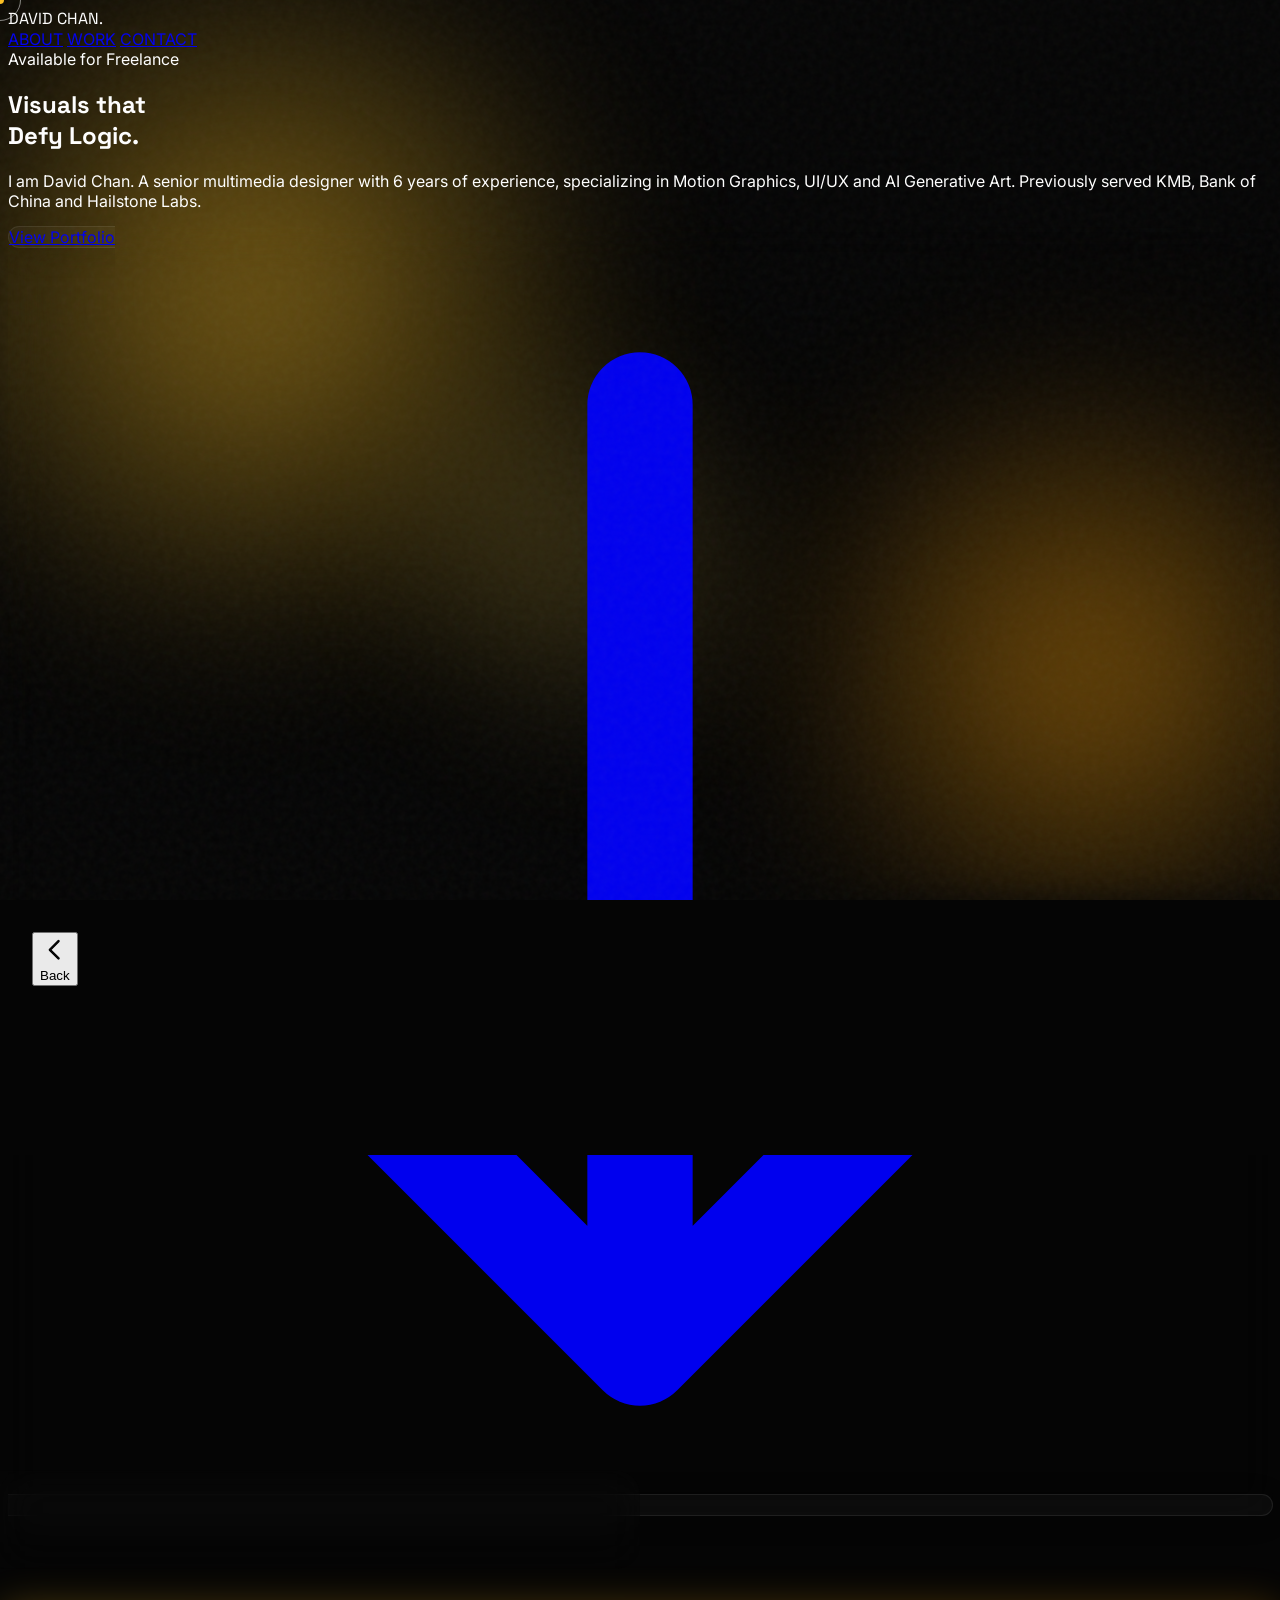
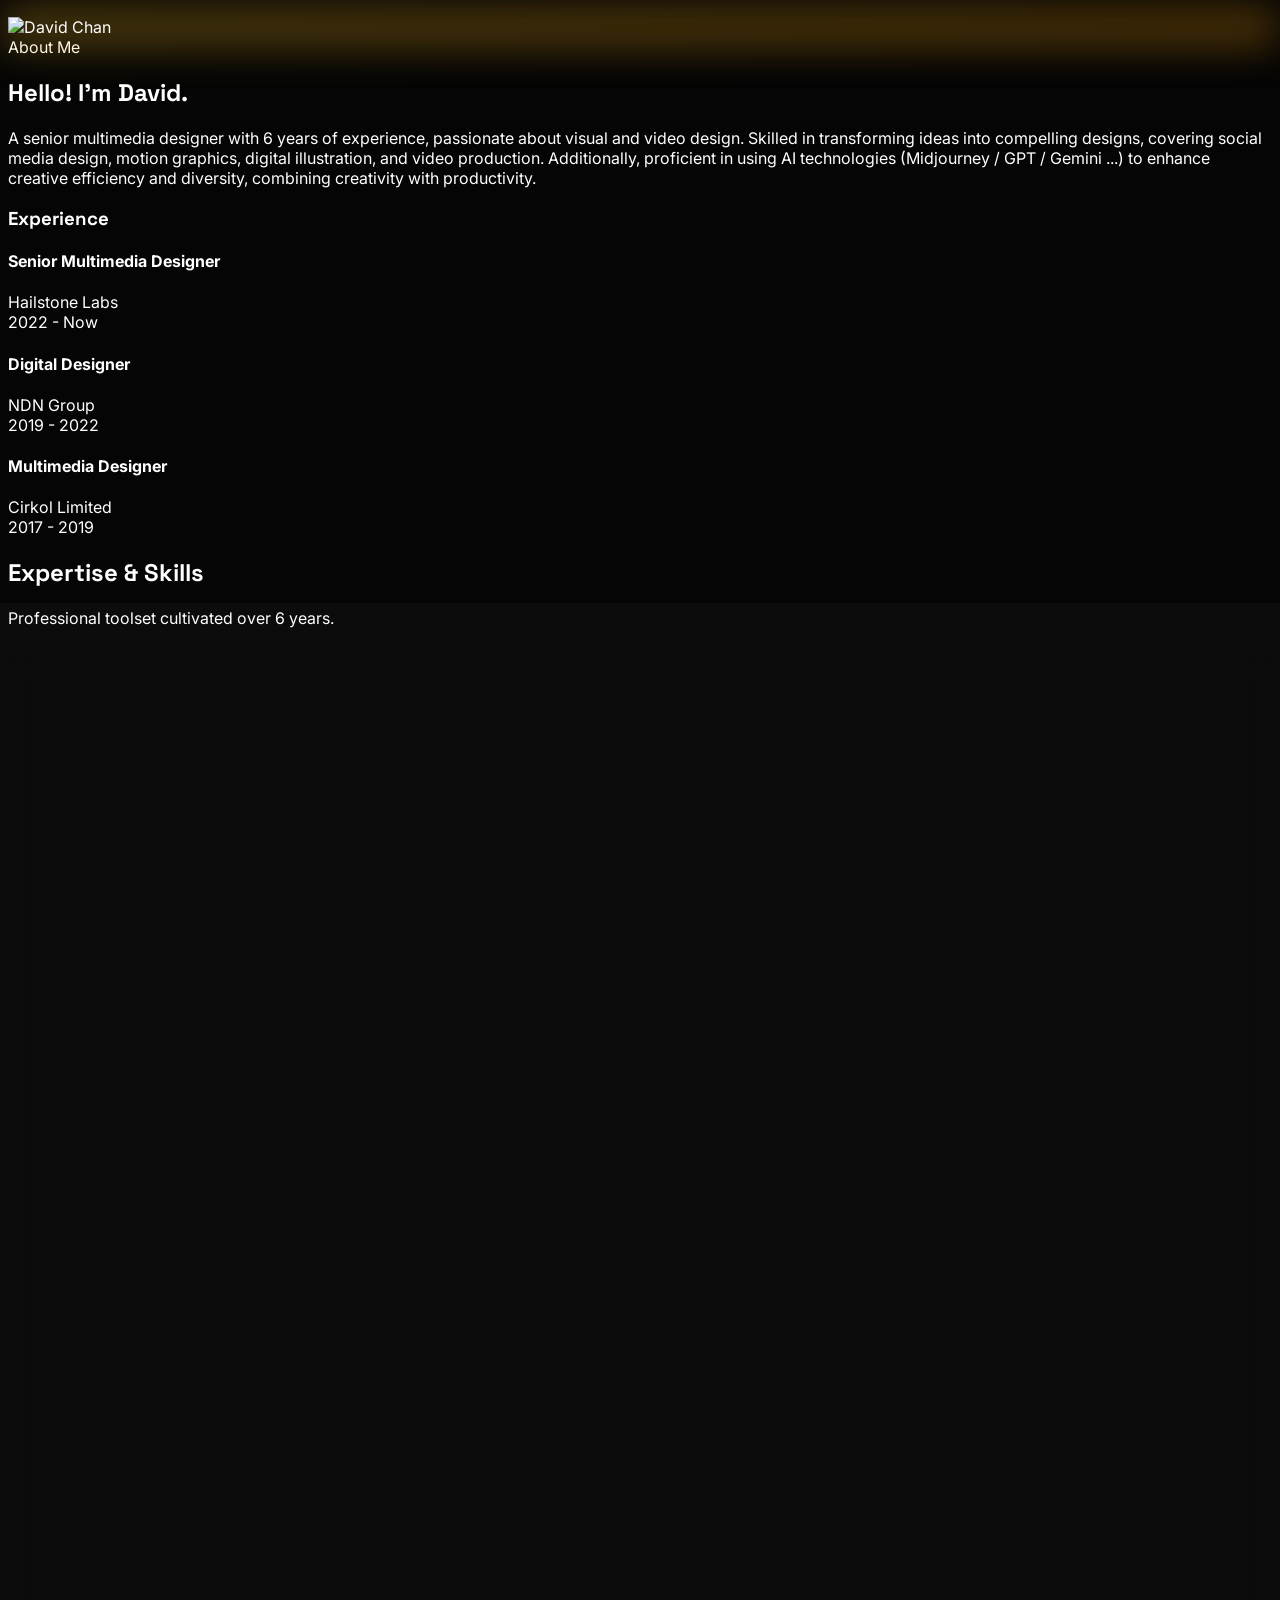
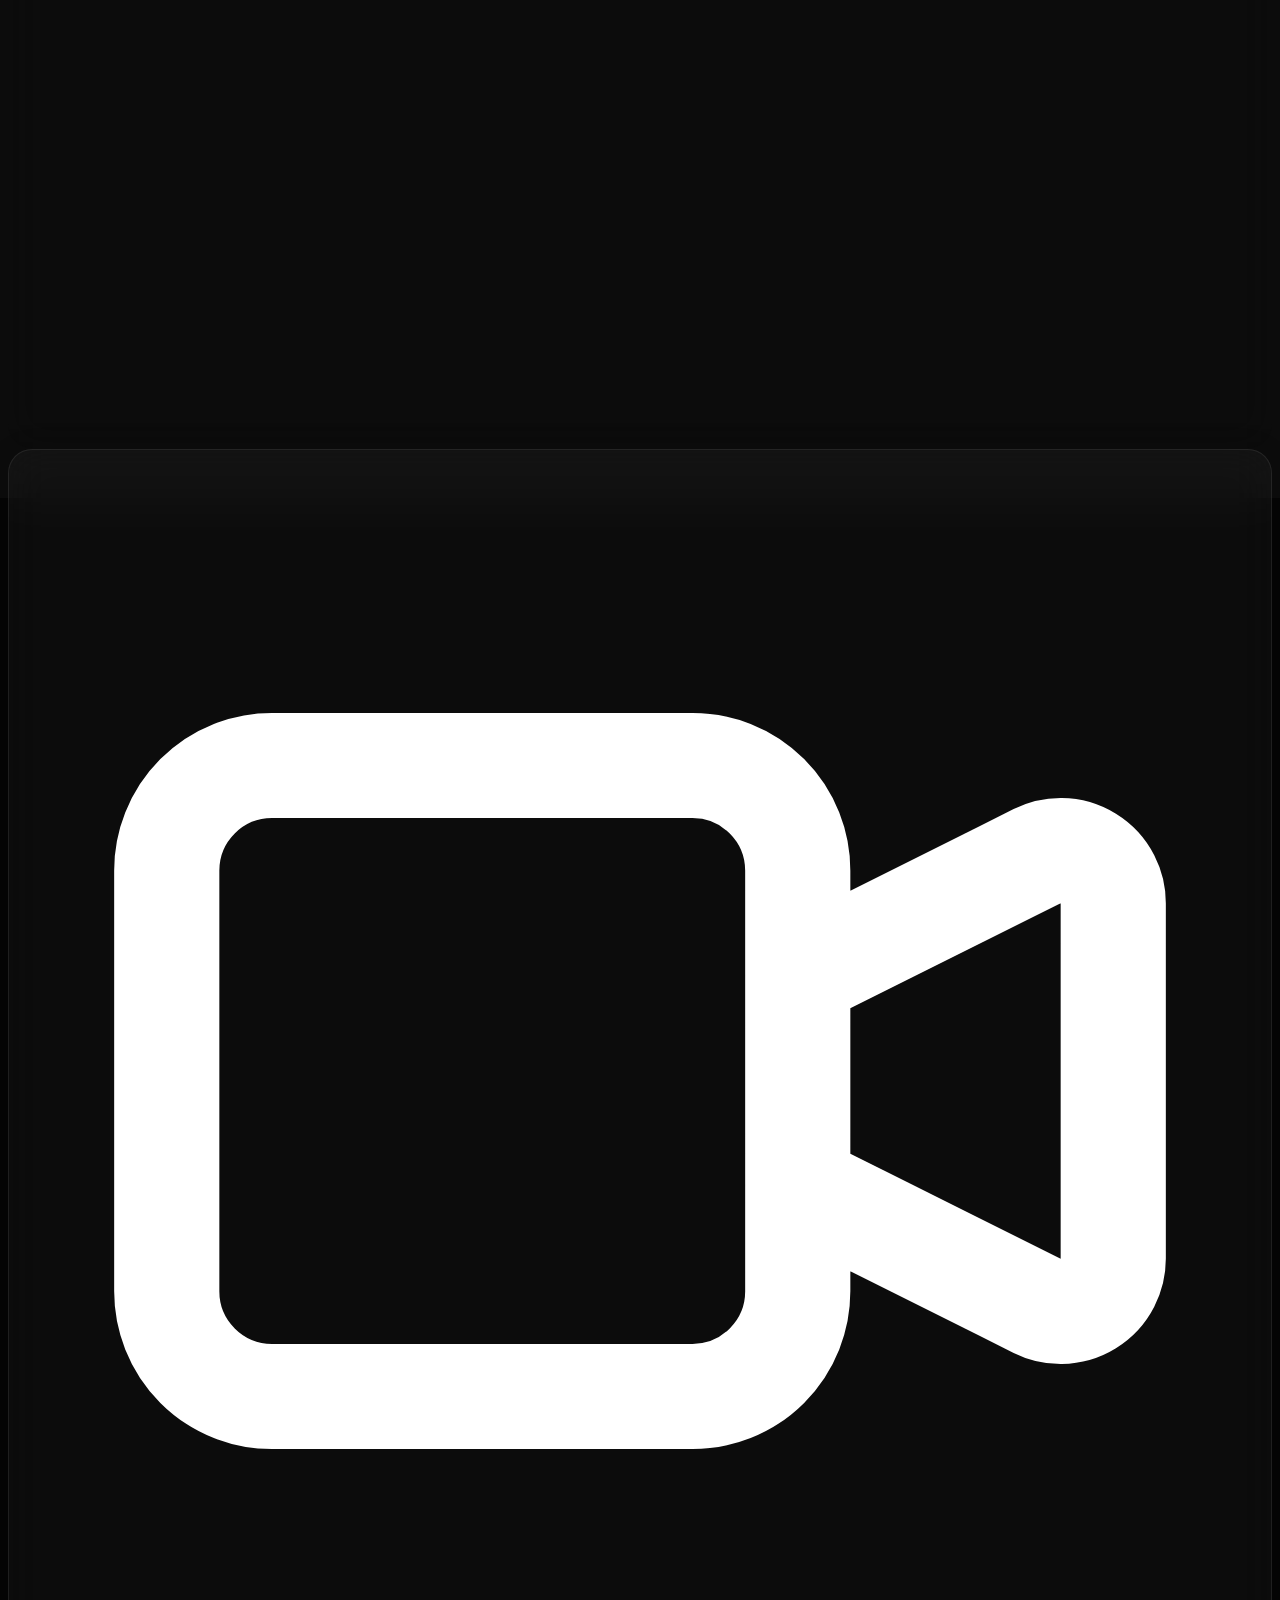
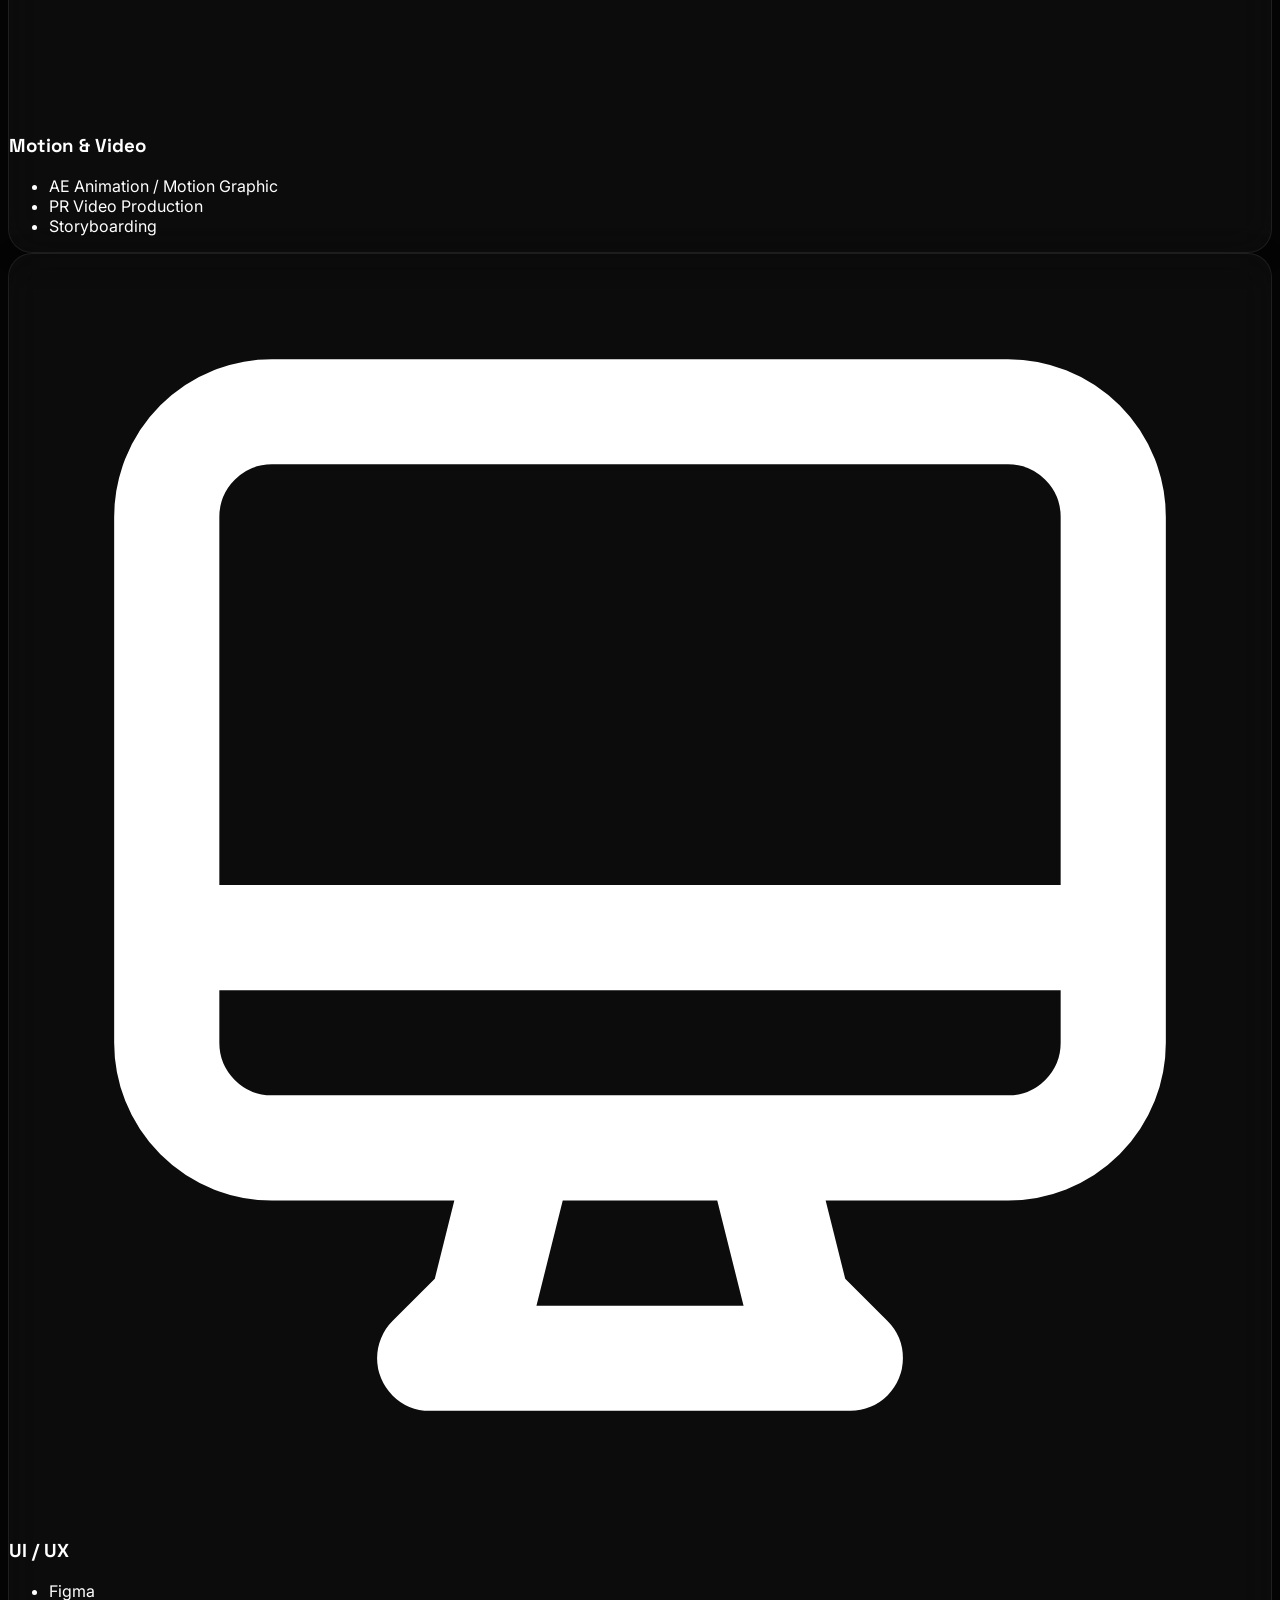
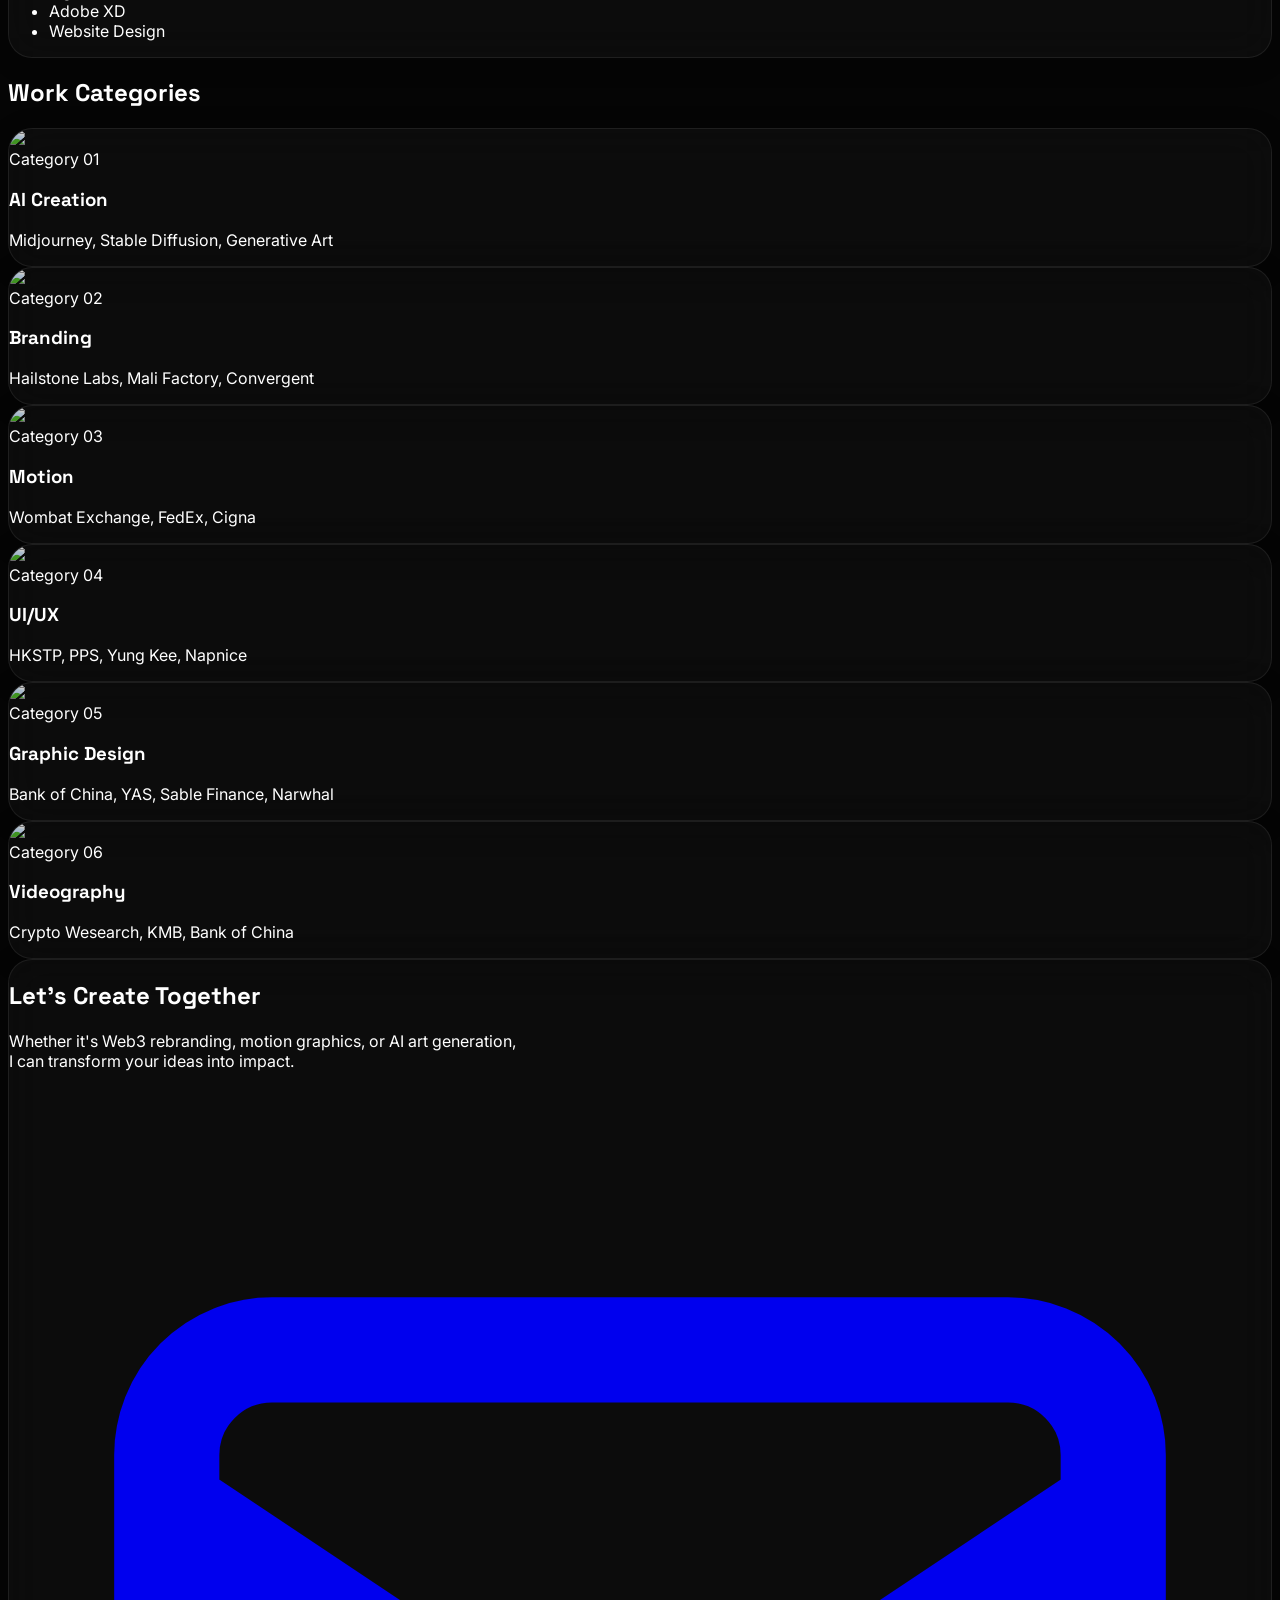
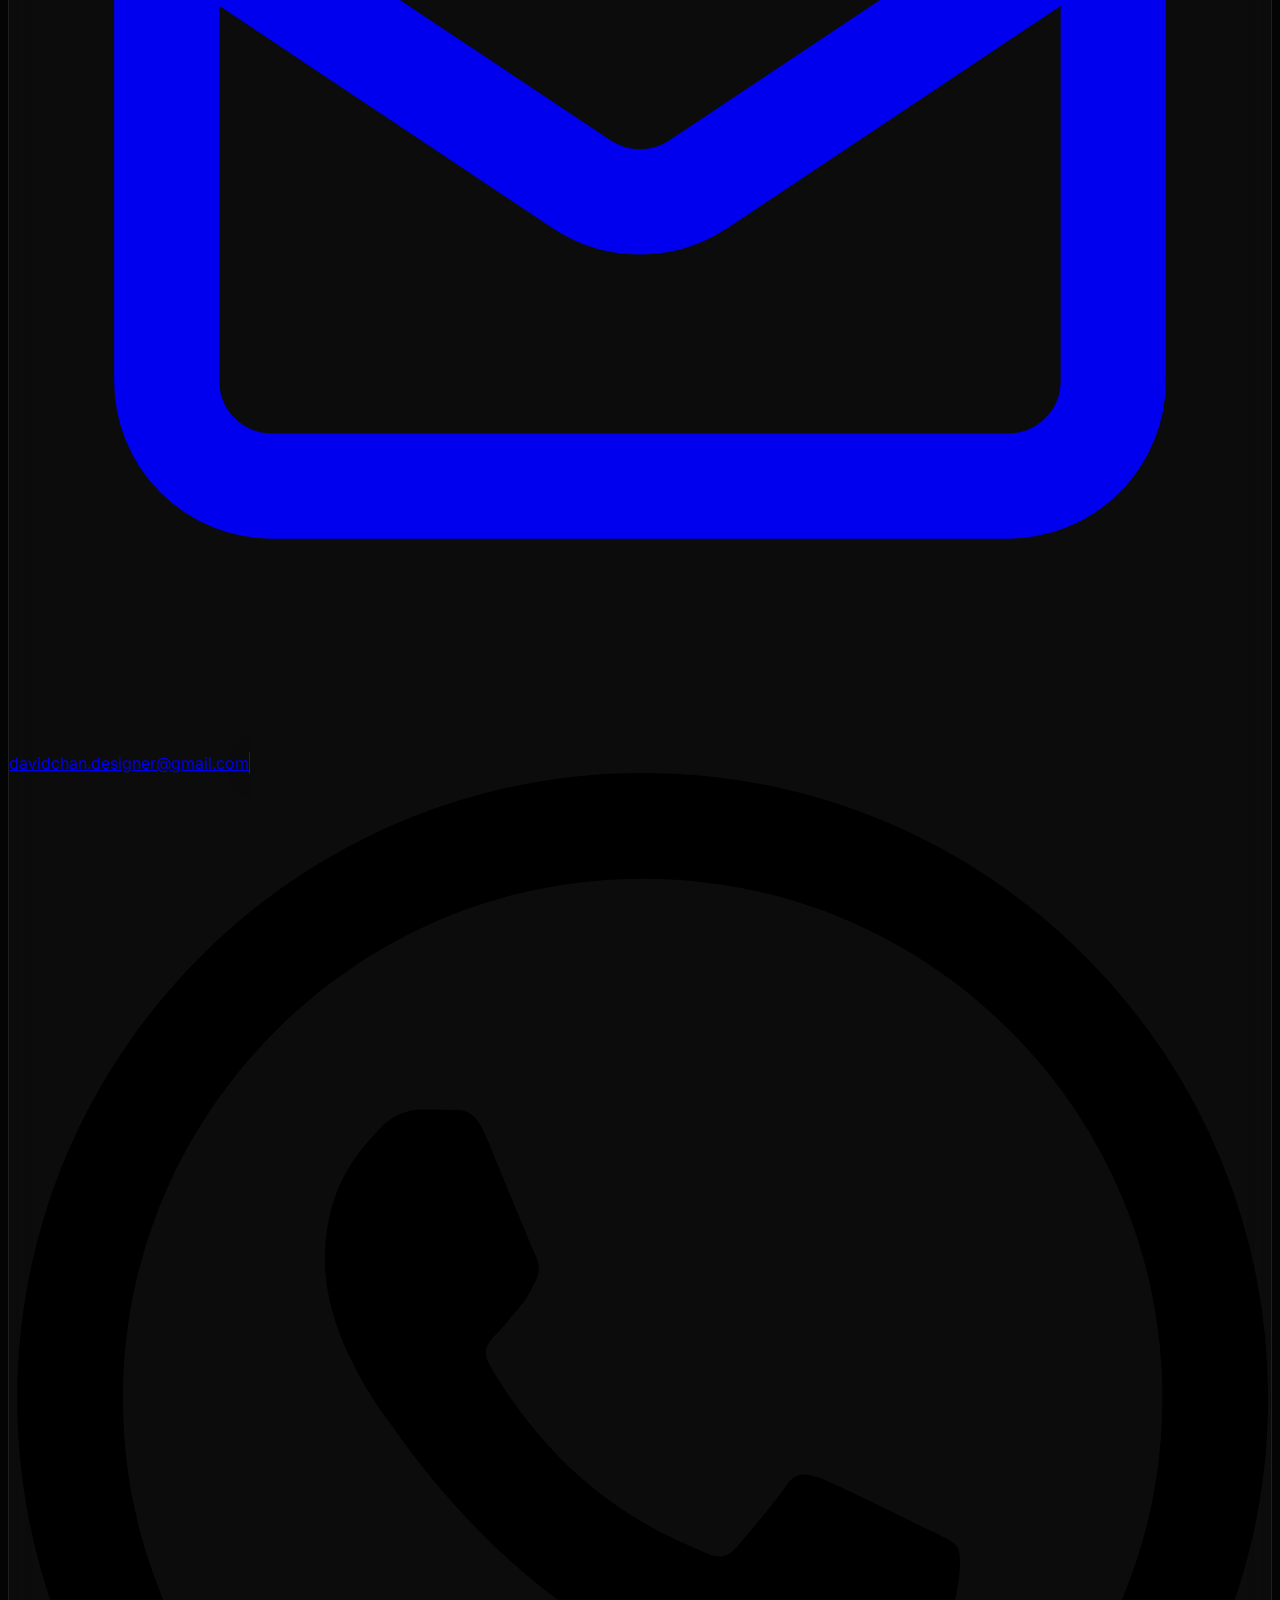
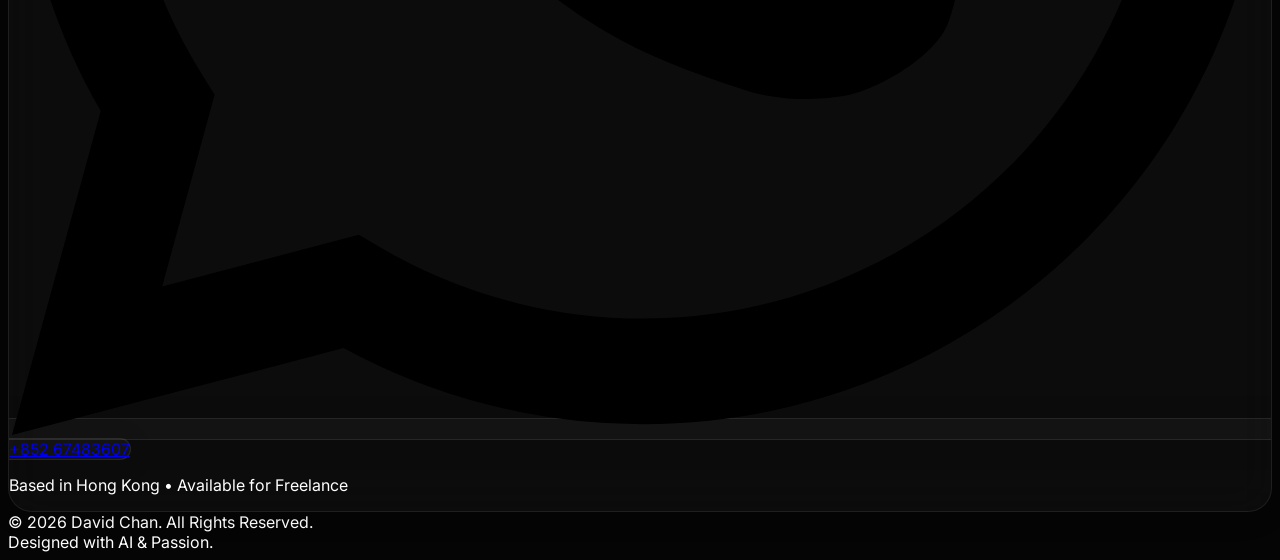
==== index.html @ b3aee487 "index.html" ====
<!DOCTYPE html>
<html lang="en">
<head>
    <meta charset="UTF-8">
    <meta name="viewport" content="width=device-width, initial-scale=1.0">
    <title>David Chan | Senior Multimedia Designer</title>
    <link href="https://fonts.googleapis.com/css2?family=Inter:wght@300;400;500;700&family=Space+Grotesk:wght@300;500;700&display=swap" rel="stylesheet">
    <script src="https://cdn.tailwindcss.com"></script>
    <style>
        /* --- Core Variables & Base Settings --- */
        :root {
            --bg-color: #050505;
            --card-bg: rgba(255, 255, 255, 0.03);
            --card-border: rgba(255, 255, 255, 0.08);
            --glass-blur: 20px;
            --accent-primary: #fbbf24; /* Yellow/Amber - Main Accent */
            --accent-secondary: #f59e0b; /* Darker Yellow/Amber */
            --text-main: #ffffff;
            --text-muted: #9ca3af;
        }

        body {
            background-color: var(--bg-color);
            color: var(--text-main);
            font-family: 'Inter', sans-serif;
            overflow-x: hidden;
            cursor: none; /* Hide default cursor */
            scroll-behavior: smooth;
        }

        h1, h2, h3, .font-display {
            font-family: 'Space Grotesk', sans-serif;
        }

        /* --- Noise Overlay --- */
        .noise-overlay {
            position: fixed;
            top: 0;
            left: 0;
            width: 100%;
            height: 100%;
            pointer-events: none;
            z-index: 999;
            opacity: 0.04;
            background-image: url("data:image/svg+xml,%3Csvg viewBox='0 0 200 200' xmlns='http://www.w3.org/2000/svg'%3E%3Cfilter id='noiseFilter'%3E%3CfeTurbulence type='fractalNoise' baseFrequency='0.65' numOctaves='3' stitchTiles='stitch'/%3E%3C/filter%3E%3Crect width='100%25' height='100%25' filter='url(%23noiseFilter)' opacity='1'/%3E%3C/svg%3E");
        }

        /* --- Liquid Orbs Background --- */
        .orb-container {
            position: fixed;
            top: 0;
            left: 0;
            width: 100%;
            height: 100%;
            z-index: -1;
            overflow: hidden;
        }

        .orb {
            position: absolute;
            border-radius: 50%;
            filter: blur(80px);
            opacity: 0.5;
            animation: orb-float 20s infinite alternate ease-in-out;
            will-change: transform;
        }

        .orb-1 {
            width: 60vw;
            height: 60vw;
            background: radial-gradient(circle, var(--accent-primary), transparent 70%);
            top: -10%;
            left: -10%;
            animation-duration: 25s;
        }

        .orb-2 {
            width: 50vw;
            height: 50vw;
            background: radial-gradient(circle, var(--accent-secondary), transparent 70%);
            bottom: -10%;
            right: -10%;
            animation-duration: 30s;
            animation-delay: -5s;
        }

        .orb-3 {
            width: 30vw;
            height: 30vw;
            background: radial-gradient(circle, #fcd34d, transparent 70%); /* Light Yellow */
            top: 40%;
            left: 30%;
            animation-duration: 35s;
            opacity: 0.3;
        }

        @keyframes orb-float {
            0% { transform: translate(0, 0) scale(1); }
            33% { transform: translate(30px, -50px) scale(1.1); }
            66% { transform: translate(-20px, 20px) scale(0.9); }
            100% { transform: translate(0, 0) scale(1); }
        }

        /* --- Custom Cursor --- */
        .cursor-dot, .cursor-circle {
            position: fixed;
            top: 0;
            left: 0;
            transform: translate(-50%, -50%);
            border-radius: 50%;
            z-index: 9999;
            pointer-events: none;
        }

        .cursor-dot {
            width: 8px;
            height: 8px;
            background-color: var(--accent-primary);
            transition: width 0.2s, height 0.2s, background-color 0.2s;
        }

        .cursor-circle {
            width: 40px;
            height: 40px;
            border: 1px solid rgba(255, 255, 255, 0.5);
            transition: width 0.3s, height 0.3s, border-color 0.3s, transform 0.1s ease-out;
        }

        body.hovering .cursor-dot {
            width: 50px;
            height: 50px;
            background-color: rgba(251, 191, 36, 0.1); /* Yellow tint */
            backdrop-filter: blur(2px);
        }

        body.hovering .cursor-circle {
            width: 60px;
            height: 60px;
            border-color: var(--accent-primary);
        }

        /* --- Glassmorphism Cards --- */
        .glass-card {
            background: var(--card-bg);
            backdrop-filter: blur(var(--glass-blur));
            -webkit-backdrop-filter: blur(var(--glass-blur));
            border: 1px solid var(--card-border);
            border-radius: 24px;
            box-shadow: 0 4px 30px rgba(0, 0, 0, 0.1);
            transition: transform 0.3s cubic-bezier(0.25, 0.8, 0.25, 1), box-shadow 0.3s ease, border-color 0.3s ease;
            position: relative;
            overflow: hidden;
        }

        .glass-card::before {
            content: '';
            position: absolute;
            top: 0;
            left: -100%;
            width: 50%;
            height: 100%;
            background: linear-gradient(to right, transparent, rgba(255, 255, 255, 0.05), transparent);
            transform: skewX(-25deg);
            transition: 0.5s;
            pointer-events: none;
        }

        .glass-card:hover::before {
            left: 100%;
        }

        .glass-card:hover {
            border-color: rgba(251, 191, 36, 0.4); /* Yellow Border on Hover */
            box-shadow: 0 10px 40px rgba(0, 0, 0, 0.3);
            transform: translateY(-5px);
        }

        /* Glow Effect */
        .card-glow {
            position: absolute;
            width: 600px;
            height: 600px;
            background: radial-gradient(circle, rgba(255, 255, 255, 0.06), transparent 40%);
            top: -300px;
            left: -300px;
            transform: translate(var(--mouse-x, -50%), var(--mouse-y, -50%));
            pointer-events: none;
            opacity: 0;
            transition: opacity 0.5s;
            z-index: 2;
        }
        
        .glass-card:hover .card-glow {
            opacity: 1;
        }

        /* --- Scroll Reveal Animation --- */
        .reveal-text {
            opacity: 0;
            transform: translateY(30px);
            transition: all 0.8s cubic-bezier(0.16, 1, 0.3, 1);
        }

        .reveal-text.visible {
            opacity: 1;
            transform: translateY(0);
        }

        /* Tags */
        .tag {
            background: rgba(255, 255, 255, 0.05);
            border: 1px solid rgba(255, 255, 255, 0.1);
            padding: 4px 12px;
            border-radius: 100px;
            font-size: 0.75rem;
            letter-spacing: 0.05em;
            text-transform: uppercase;
            backdrop-filter: blur(4px);
            color: #d1d5db;
        }
        
        .tag-yellow {
            border-color: rgba(251, 191, 36, 0.3); /* Yellow */
            color: #fbbf24; /* Yellow */
            background: rgba(251, 191, 36, 0.05); /* Yellow bg */
        }

        /* --- Category Modal (Full Page) --- */
        .category-modal {
            position: fixed;
            top: 0;
            left: 0;
            width: 100%;
            height: 100%;
            background: var(--bg-color);
            z-index: 200;
            overflow-y: auto;
            transform: translateY(100%);
            transition: transform 0.5s cubic-bezier(0.77, 0, 0.175, 1);
            padding: 0;
        }
        
        .category-modal.active {
            transform: translateY(0);
        }

        .modal-container {
            max-width: 1200px;
            margin: 0 auto;
            padding: 6rem 2rem 4rem 2rem;
            opacity: 0;
            transition: opacity 0.5s ease 0.3s;
        }
        
        .category-modal.active .modal-container {
            opacity: 1;
        }

        /* --- Project Detail Modal (New Level) --- */
        .project-modal {
            position: fixed;
            top: 0;
            left: 0;
            width: 100%;
            height: 100%;
            background: #050505; /* Solid background to cover category */
            z-index: 300;
            overflow-y: auto;
            transform: translateX(100%);
            transition: transform 0.5s cubic-bezier(0.77, 0, 0.175, 1);
        }

        .project-modal.active {
            transform: translateX(0);
        }

        .project-hero {
            height: 60vh;
            width: 100%;
            position: relative;
            overflow: hidden;
        }

        .project-content {
            max-width: 1000px;
            margin: -100px auto 0;
            position: relative;
            z-index: 10;
            padding: 0 2rem 4rem;
        }

        .close-btn {
            position: fixed;
            top: 2rem;
            left: 2rem; /* Changed to left */
            z-index: 310;
            cursor: none;
            mix-blend-mode: difference;
        }
        
        /* Back Button for Project Modal */
        .back-btn {
            position: fixed;
            top: 2rem;
            left: 2rem;
            z-index: 310;
            cursor: none;
        }
        
        .back-btn .border {
            border-color: rgba(255, 255, 255, 0.5) !important;
        }
        
        .back-btn:hover .border {
            border-color: #ffffff !important;
            background-color: rgba(255, 255, 255, 0.1);
        }

        .back-btn span {
            color: #ffffff !important;
        }
        
        .back-btn svg {
            color: #ffffff !important;
        }

        /* Gallery Grid */
        .gallery-item {
            border-radius: 12px;
            overflow: hidden;
            margin-bottom: 2rem;
            position: relative; /* For video overlay */
        }
        .gallery-item img, .gallery-item video, .gallery-item iframe {
            width: 100%;
            height: auto;
            display: block;
            transition: transform 0.5s;
        }
        .gallery-item:hover img {
            transform: scale(1.03);
        }
        
        /* Video Player Styles */
        .video-container {
            background-color: black;
            border-radius: 12px;
            overflow: hidden;
            position: relative;
            width: 100%;
        }
        
        .play-btn {
            width: 80px;
            height: 80px;
            background: rgba(255, 255, 255, 0.2);
            backdrop-filter: blur(10px);
            border-radius: 50%;
            display: flex;
            align-items: center;
            justify-content: center;
            transition: transform 0.3s, background 0.3s;
            border: 1px solid rgba(255,255,255,0.3);
            position: relative;
            z-index: 2;
        }
        
        .play-btn svg {
            width: 32px;
            height: 32px;
            fill: white;
            margin-left: 4px; /* Optical adjustment */
        }

        /* About Me specific */
        .about-image-wrapper {
            position: relative;
            z-index: 1;
        }
        .about-image-wrapper::before {
            content: '';
            position: absolute;
            inset: -10px;
            background: linear-gradient(45deg, var(--accent-primary), var(--accent-secondary));
            filter: blur(20px);
            opacity: 0.3;
            z-index: -1;
            border-radius: 20px;
        }

    </style>
</head>
<body>

    <!-- Noise Overlay -->
    <div class="noise-overlay"></div>

    <!-- Custom Cursor -->
    <div class="cursor-dot"></div>
    <div class="cursor-circle"></div>

    <!-- Liquid Background -->
    <div class="orb-container parallax-layer" data-speed="0.1">
        <div class="orb orb-1"></div>
        <div class="orb orb-2"></div>
        <div class="orb orb-3"></div>
    </div>

    <!-- Navigation -->
    <nav class="fixed top-0 w-full z-50 px-6 py-4 flex justify-between items-center backdrop-blur-md bg-black/50 border-b border-white/5">
        <div class="text-xl font-display font-bold tracking-wider hover-trigger">
            DAVID CHAN<span class="text-yellow-400">.</span>
        </div>
        <div class="hidden md:flex gap-8">
            <a href="#about" class="text-sm font-medium hover:text-yellow-400 text-gray-400 transition-colors hover-trigger">ABOUT</a>
            <a href="#categories" class="text-sm font-medium hover:text-yellow-400 text-gray-400 transition-colors hover-trigger">WORK</a>
            <a href="#contact" class="text-sm font-medium hover:text-yellow-400 text-gray-400 transition-colors hover-trigger">CONTACT</a>
        </div>
    </nav>

    <!-- Hero Section -->
    <section class="min-h-screen flex flex-col justify-center items-center relative px-6 pt-20">
        <div class="max-w-5xl w-full z-10 grid md:grid-cols-2 gap-12 items-center">
            
            <!-- Text Content -->
            <div class="space-y-6 parallax-layer" data-speed="0.2">
                <div class="inline-flex items-center gap-2 px-3 py-1 rounded-full border border-white/10 bg-white/5 backdrop-blur-md reveal-text">
                    <span class="w-2 h-2 rounded-full bg-yellow-400 animate-pulse"></span>
                    <span class="text-xs uppercase tracking-widest text-gray-300">Available for Freelance</span>
                </div>
                
                <h1 class="text-6xl md:text-8xl font-display font-bold leading-tight reveal-text" style="transition-delay: 100ms;">
                    Visuals that <br>
                    <span class="text-transparent bg-clip-text bg-gradient-to-r from-yellow-300 to-yellow-500">Defy Logic.</span>
                </h1>
                
                <p class="text-lg text-gray-400 max-w-md leading-relaxed reveal-text" style="transition-delay: 200ms;">
                    I am David Chan. A senior multimedia designer with 6 years of experience, specializing in
                    <span class="text-white">Motion Graphics, UI/UX</span> and <span class="text-white">AI Generative Art</span>.
                    Previously served <span class="text-yellow-400">KMB, Bank of China</span> and <span class="text-yellow-300">Hailstone Labs</span>.
                </p>

                <div class="flex gap-4 pt-4 reveal-text" style="transition-delay: 300ms;">
                    <a href="#categories" class="glass-card px-8 py-3 rounded-full font-medium hover:bg-white/10 transition hover-trigger flex items-center gap-2">
                        View Portfolio
                        <svg class="w-4 h-4" fill="none" stroke="currentColor" viewBox="0 0 24 24"><path stroke-linecap="round" stroke-linejoin="round" stroke-width="2" d="M19 14l-7 7m0 0l-7-7m7 7V3"></path></svg>
                    </a>
                </div>
            </div>

            <!-- Visual Decoration -->
            <div class="relative h-[400px] w-full parallax-layer" data-speed="-0.1">
                <div class="glass-card absolute top-1/2 left-1/2 transform -translate-x-1/2 -translate-y-1/2 w-64 h-80 z-20 hover-trigger p-6 flex flex-col justify-between" id="hero-card-1">
                    <div class="w-12 h-12 rounded-full bg-gradient-to-tr from-yellow-300 to-yellow-500"></div>
                    <div>
                        <h3 class="text-2xl font-bold">AI Gen.</h3>
                        <p class="text-sm text-gray-400">Midjourney / GPT / Gemini ...</p>
                    </div>
                    <div class="card-glow"></div>
                </div>

                <div class="glass-card absolute top-1/3 left-1/3 w-64 h-80 z-10 opacity-60 scale-90 border-yellow-500/30" style="filter: blur(2px);"></div>
                <div class="glass-card absolute top-2/3 left-2/3 w-64 h-80 z-10 opacity-60 scale-90 border-yellow-500/30" style="filter: blur(2px);"></div>
            </div>
        </div>
    </section>

    <!-- Skills & About Section -->
    <section id="about" class="py-24 px-6 relative z-10 bg-black/20 backdrop-blur-sm">
        <div class="max-w-6xl mx-auto">
            
            <!-- About Me -->
            <div class="grid md:grid-cols-2 gap-12 items-center mb-24 reveal-text">
                <div class="about-image-wrapper w-full max-w-md mx-auto hover-trigger">
                    <div class="rounded-2xl overflow-hidden border border-white/10 aspect-[4/5] relative bg-gray-900">
                        <img src="https://i.postimg.cc/d3ThXmJ6/ME2.png" alt="David Chan" class="object-cover w-full h-full transform hover:scale-105 transition duration-700">
                        <div class="absolute inset-0 bg-gradient-to-t from-black/60 to-transparent"></div>
                    </div>
                </div>
                
                <div>
                    <span class="text-yellow-400 font-bold tracking-widest text-sm uppercase mb-2 block">About Me</span>
                    <h2 class="text-4xl md:text-5xl font-display font-bold mb-6">Hello! I'm David.</h2>
                    <p class="text-gray-300 text-lg leading-relaxed mb-8">
                        A senior multimedia designer with 6 years of experience, passionate about visual and video design.
                        Skilled in transforming ideas into compelling designs, covering social media design, motion graphics, digital illustration, and video production.
                        Additionally, proficient in using AI technologies (Midjourney / GPT / Gemini ...) to enhance creative efficiency and diversity, combining creativity with productivity.
                    </p>
                    
                    <h3 class="text-xl font-bold mb-4 border-b border-white/10 pb-2">Experience</h3>
                    <div class="space-y-4">
                        <div class="flex justify-between items-start group">
                            <div>
                                <h4 class="font-bold text-white group-hover:text-yellow-400 transition">Senior Multimedia Designer</h4>
                                <span class="text-sm text-gray-500">Hailstone Labs</span>
                            </div>
                            <span class="text-sm text-gray-400">2022 - Now</span>
                        </div>
                        <div class="flex justify-between items-start group">
                            <div>
                                <h4 class="font-bold text-white group-hover:text-yellow-400 transition">Digital Designer</h4>
                                <span class="text-sm text-gray-500">NDN Group</span>
                            </div>
                            <span class="text-sm text-gray-400">2019 - 2022</span>
                        </div>
                        <div class="flex justify-between items-start group">
                            <div>
                                <h4 class="font-bold text-white group-hover:text-yellow-400 transition">Multimedia Designer</h4>
                                <span class="text-sm text-gray-500">Cirkol Limited</span>
                            </div>
                            <span class="text-sm text-gray-400">2017 - 2019</span>
                        </div>
                    </div>
                </div>
            </div>

            <!-- Skills Grid -->
            <div class="flex flex-col md:flex-row justify-between items-end mb-16 border-b border-white/10 pb-8 reveal-text">
                <div>
                    <h2 class="text-4xl font-display font-bold mb-2">Expertise & Skills</h2>
                    <p class="text-gray-400">Professional toolset cultivated over 6 years.</p>
                </div>
            </div>

            <div class="grid grid-cols-1 md:grid-cols-3 gap-6">
                <!-- Skill Group 1: Graphics & AI -->
                <div class="glass-card p-8 hover-trigger">
                    <div class="flex items-center gap-4 mb-6">
                        <div class="w-12 h-12 rounded-full bg-yellow-500/20 flex items-center justify-center text-yellow-400">
                            <svg class="w-6 h-6" fill="none" stroke="currentColor" viewBox="0 0 24 24"><path stroke-linecap="round" stroke-linejoin="round" stroke-width="2" d="M4 16l4.586-4.586a2 2 0 012.828 0L16 16m-2-2l1.586-1.586a2 2 0 012.828 0L20 14m-6-6h.01M6 20h12a2 2 0 002-2V6a2 2 0 00-2-2H6a2 2 0 00-2 2v12a2 2 0 002 2z"></path></svg>
                        </div>
                        <h3 class="text-xl font-bold">Graphic & AI</h3>
                    </div>
                    <ul class="space-y-3 text-gray-400 text-sm">
                        <li class="flex items-center gap-2"><span class="w-1.5 h-1.5 bg-yellow-400 rounded-full"></span>AI Generated Image & Video</li>
                        <li class="flex items-center gap-2"><span class="w-1.5 h-1.5 bg-yellow-400 rounded-full"></span>AI Graphic Design</li>
                        <li class="flex items-center gap-2"><span class="w-1.5 h-1.5 bg-yellow-400 rounded-full"></span>PS Photo Retouching</li>
                    </ul>
                    <div class="card-glow"></div>
                </div>

                <!-- Skill Group 2: Motion & Video -->
                <div class="glass-card p-8 hover-trigger">
                    <div class="flex items-center gap-4 mb-6">
                        <div class="w-12 h-12 rounded-full bg-yellow-500/20 flex items-center justify-center text-yellow-400">
                            <svg class="w-6 h-6" fill="none" stroke="currentColor" viewBox="0 0 24 24"><path stroke-linecap="round" stroke-linejoin="round" stroke-width="2" d="M15 10l4.553-2.276A1 1 0 0121 8.618v6.764a1 1 0 01-1.447.894L15 14M5 18h8a2 2 0 002-2V8a2 2 0 00-2-2H5a2 2 0 00-2 2v8a2 2 0 002 2z"></path></svg>
                        </div>
                        <h3 class="text-xl font-bold">Motion & Video</h3>
                    </div>
                    <ul class="space-y-3 text-gray-400 text-sm">
                        <li class="flex items-center gap-2"><span class="w-1.5 h-1.5 bg-yellow-400 rounded-full"></span>AE Animation / Motion Graphic</li>
                        <li class="flex items-center gap-2"><span class="w-1.5 h-1.5 bg-yellow-400 rounded-full"></span>PR Video Production</li>
                        <li class="flex items-center gap-2"><span class="w-1.5 h-1.5 bg-yellow-400 rounded-full"></span>Storyboarding</li>
                    </ul>
                    <div class="card-glow"></div>
                </div>

                <!-- Skill Group 3: UI/UX -->
                <div class="glass-card p-8 hover-trigger">
                    <div class="flex items-center gap-4 mb-6">
                        <div class="w-12 h-12 rounded-full bg-yellow-500/20 flex items-center justify-center text-yellow-400">
                            <svg class="w-6 h-6" fill="none" stroke="currentColor" viewBox="0 0 24 24"><path stroke-linecap="round" stroke-linejoin="round" stroke-width="2" d="M9.75 17L9 20l-1 1h8l-1-1-.75-3M3 13h18M5 17h14a2 2 0 002-2V5a2 2 0 00-2-2H5a2 2 0 00-2 2v10a2 2 0 002 2z"></path></svg>
                        </div>
                        <h3 class="text-xl font-bold">UI / UX</h3>
                    </div>
                    <ul class="space-y-3 text-gray-400 text-sm">
                        <li class="flex items-center gap-2"><span class="w-1.5 h-1.5 bg-yellow-400 rounded-full"></span>Figma</li>
                        <li class="flex items-center gap-2"><span class="w-1.5 h-1.5 bg-yellow-400 rounded-full"></span>Adobe XD</li>
                        <li class="flex items-center gap-2"><span class="w-1.5 h-1.5 bg-yellow-400 rounded-full"></span>Website Design</li>
                    </ul>
                    <div class="card-glow"></div>
                </div>
            </div>
        </div>
    </section>

    <!-- Categories Section (Navigation) -->
    <section id="categories" class="py-12 px-6 relative z-10">
        <div class="max-w-7xl mx-auto">
            <h2 class="text-4xl font-display font-bold mb-12 text-center reveal-text">Work Categories</h2>
            
            <div class="grid grid-cols-1 md:grid-cols-3 gap-6">
                <!-- AI Creation Category (Content #1, Background #1) -->
                <div class="glass-card h-[350px] p-8 flex flex-col justify-end group hover-trigger cursor-none category-card relative" onclick="openCategory('ai')">
                    <div class="absolute inset-0 bg-gradient-to-b from-transparent via-black/20 to-black/80 z-0"></div>
                    <!-- Using Artboard-1 (Previously Branding's image) to keep original visual order -->
                    <img src="https://i.postimg.cc/MnVVLCSr/Artboard-1.jpg" class="absolute inset-0 w-full h-full object-cover -z-10 opacity-50 group-hover:opacity-80 group-hover:scale-105 transition duration-700" style="filter: contrast(1.2) brightness(0.8);">
                    <div class="relative z-10 transform group-hover:translate-y-[-10px] transition duration-500">
                        <span class="text-yellow-400 text-xs font-bold tracking-widest uppercase mb-2 block">Category 01</span>
                        <h3 class="text-4xl font-display font-bold mb-3 group-hover:text-yellow-400 transition">AI Creation</h3>
                        <div class="h-1 w-12 bg-yellow-400 mb-4 transform scale-x-0 group-hover:scale-x-100 transition origin-left duration-500"></div>
                        <p class="text-gray-300 text-sm opacity-80 group-hover:opacity-100 transition">
                            Midjourney, Stable Diffusion, Generative Art
                        </p>
                    </div>
                    <div class="card-glow"></div>
                </div>

                <!-- Branding Category (Content #2, Background #2) -->
                <div class="glass-card h-[350px] p-8 flex flex-col justify-end group hover-trigger cursor-none category-card relative" onclick="openCategory('branding')">
                    <div class="absolute inset-0 bg-gradient-to-b from-transparent via-black/20 to-black/80 z-0"></div>
                    <img src="https://i.postimg.cc/K1BBW62d/Artboard-2.jpg" class="absolute inset-0 w-full h-full object-cover -z-10 opacity-50 group-hover:opacity-80 group-hover:scale-105 transition duration-700" style="filter: contrast(1.2) brightness(0.8);">
                    <div class="relative z-10 transform group-hover:translate-y-[-10px] transition duration-500">
                        <span class="text-yellow-400 text-xs font-bold tracking-widest uppercase mb-2 block">Category 02</span>
                        <h3 class="text-4xl font-display font-bold mb-3 group-hover:text-yellow-400 transition">Branding</h3>
                        <div class="h-1 w-12 bg-yellow-400 mb-4 transform scale-x-0 group-hover:scale-x-100 transition origin-left duration-500"></div>
                        <p class="text-gray-300 text-sm opacity-80 group-hover:opacity-100 transition">
                            Hailstone Labs, Mali Factory, Convergent
                        </p>
                    </div>
                    <div class="card-glow"></div>
                </div>

                <!-- Motion Category (Content #3, Background #3) -->
                <div class="glass-card h-[350px] p-8 flex flex-col justify-end group hover-trigger cursor-none category-card relative" onclick="openCategory('motion')">
                    <div class="absolute inset-0 bg-gradient-to-b from-transparent via-black/20 to-black/80 z-0"></div>
                    <img src="https://i.postimg.cc/7500RF4D/Artboard-3.jpg" class="absolute inset-0 w-full h-full object-cover -z-10 opacity-50 group-hover:opacity-80 group-hover:scale-105 transition duration-700" style="filter: contrast(1.2) brightness(0.8);">
                    <div class="relative z-10 transform group-hover:translate-y-[-10px] transition duration-500">
                        <span class="text-yellow-400 text-xs font-bold tracking-widest uppercase mb-2 block">Category 03</span>
                        <h3 class="text-4xl font-display font-bold mb-3 group-hover:text-yellow-400 transition">Motion</h3>
                        <div class="h-1 w-12 bg-yellow-400 mb-4 transform scale-x-0 group-hover:scale-x-100 transition origin-left duration-500"></div>
                        <p class="text-gray-300 text-sm opacity-80 group-hover:opacity-100 transition">
                            Wombat Exchange, FedEx, Cigna
                        </p>
                    </div>
                    <div class="card-glow"></div>
                </div>

                <!-- UI/UX Category (Content #4, Background #4) -->
                <div class="glass-card h-[350px] p-8 flex flex-col justify-end group hover-trigger cursor-none category-card relative" onclick="openCategory('uiux')">
                    <div class="absolute inset-0 bg-gradient-to-b from-transparent via-black/20 to-black/80 z-0"></div>
                    <img src="https://i.postimg.cc/ZWppQGSG/Artboard-4.jpg" class="absolute inset-0 w-full h-full object-cover -z-10 opacity-50 group-hover:opacity-80 group-hover:scale-105 transition duration-700" style="filter: contrast(1.2) brightness(0.8);">
                    <div class="relative z-10 transform group-hover:translate-y-[-10px] transition duration-500">
                        <span class="text-yellow-400 text-xs font-bold tracking-widest uppercase mb-2 block">Category 04</span>
                        <h3 class="text-4xl font-display font-bold mb-3 group-hover:text-yellow-400 transition">UI/UX</h3>
                        <div class="h-1 w-12 bg-yellow-400 mb-4 transform scale-x-0 group-hover:scale-x-100 transition origin-left duration-500"></div>
                        <p class="text-gray-300 text-sm opacity-80 group-hover:opacity-100 transition">
                            HKSTP, PPS, Yung Kee, Napnice
                        </p>
                    </div>
                    <div class="card-glow"></div>
                </div>

                 <!-- Graphic Category (Content #5, Background #5) -->
                 <div class="glass-card h-[350px] p-8 flex flex-col justify-end group hover-trigger cursor-none category-card relative" onclick="openCategory('graphic')">
                    <div class="absolute inset-0 bg-gradient-to-b from-transparent via-black/20 to-black/80 z-0"></div>
                    <img src="https://i.postimg.cc/MnVVLCww/Artboard-5.jpg" class="absolute inset-0 w-full h-full object-cover -z-10 opacity-50 group-hover:opacity-80 group-hover:scale-105 transition duration-700" style="filter: contrast(1.2) brightness(0.8);">
                    <div class="relative z-10 transform group-hover:translate-y-[-10px] transition duration-500">
                        <span class="text-yellow-400 text-xs font-bold tracking-widest uppercase mb-2 block">Category 05</span>
                        <h3 class="text-4xl font-display font-bold mb-3 group-hover:text-yellow-400 transition">Graphic Design</h3>
                        <div class="h-1 w-12 bg-yellow-400 mb-4 transform scale-x-0 group-hover:scale-x-100 transition origin-left duration-500"></div>
                        <p class="text-gray-300 text-sm opacity-80 group-hover:opacity-100 transition">
                            Bank of China, YAS, Sable Finance, Narwhal
                        </p>
                    </div>
                    <div class="card-glow"></div>
                </div>

                <!-- Videography Category (Content #6, Background #6) -->
                <div class="glass-card h-[350px] p-8 flex flex-col justify-end group hover-trigger cursor-none category-card relative" onclick="openCategory('video')">
                    <div class="absolute inset-0 bg-gradient-to-b from-transparent via-black/20 to-black/80 z-0"></div>
                    <img src="https://i.postimg.cc/VSwnPKsc/Artboard-6.jpg" class="absolute inset-0 w-full h-full object-cover -z-10 opacity-50 group-hover:opacity-80 group-hover:scale-105 transition duration-700" style="filter: contrast(1.2) brightness(0.8);">
                    <div class="relative z-10 transform group-hover:translate-y-[-10px] transition duration-500">
                        <span class="text-yellow-400 text-xs font-bold tracking-widest uppercase mb-2 block">Category 06</span>
                        <h3 class="text-4xl font-display font-bold mb-3 group-hover:text-yellow-400 transition">Videography</h3>
                        <div class="h-1 w-12 bg-yellow-400 mb-4 transform scale-x-0 group-hover:scale-x-100 transition origin-left duration-500"></div>
                        <p class="text-gray-300 text-sm opacity-80 group-hover:opacity-100 transition">
                            Crypto Wesearch, KMB, Bank of China
                        </p>
                    </div>
                    <div class="card-glow"></div>
                </div>
            </div>
        </div>
    </section>

    <!-- Full Screen Category Modal (Level 2: Project List) -->
    <div id="categoryModal" class="category-modal">
        <div class="fixed top-0 left-0 w-full h-24 bg-gradient-to-b from-black via-black/80 to-transparent z-40 pointer-events-none"></div>
        
        <!-- Back Button Style for Close (Left Aligned) -->
        <button onclick="closeCategory()" class="close-btn hover-trigger group flex items-center gap-2">
            <div class="w-12 h-12 rounded-full border border-white/20 flex items-center justify-center group-hover:border-yellow-400 group-hover:scale-110 transition bg-black/50 backdrop-blur-md">
                <svg class="w-5 h-5 text-white group-hover:text-yellow-400" fill="none" stroke="currentColor" viewBox="0 0 24 24"><path stroke-linecap="round" stroke-linejoin="round" stroke-width="2" d="M15 19l-7-7 7-7"></path></svg>
            </div>
            <span class="text-sm font-bold uppercase tracking-widest text-white group-hover:text-yellow-400 transition">Back</span>
        </button>

        <div class="modal-container">
            <div class="mb-16">
                <h2 id="modalTitle" class="text-6xl md:text-8xl font-display font-bold mb-4 text-white">
                    Category
                </h2>
                <p id="modalDesc" class="text-xl text-gray-400 max-w-2xl border-l-4 border-yellow-400 pl-6">
                    Description...
                </p>
            </div>

            <!-- AI Tools Grid (Hidden by default) -->
            <div id="modalTools" class="mb-20 hidden">
                <h3 class="text-2xl font-bold mb-8 text-yellow-400 tracking-wider uppercase flex items-center gap-3">
                    <span class="w-8 h-[1px] bg-yellow-400"></span>
                    AI Toolkit
                </h3>
                <div class="grid grid-cols-2 md:grid-cols-4 gap-4" id="toolsGrid">
                    <!-- Tool items injected via JS -->
                </div>
            </div>

            <div id="modalGrid" class="grid grid-cols-1 md:grid-cols-2 lg:grid-cols-3 gap-8 pb-20">
                <!-- Content will be injected here -->
            </div>
        </div>
    </div>

    <!-- Project Detail Modal (Level 3: Specific Project View) -->
    <div id="projectDetailModal" class="project-modal">
        <button onclick="closeProjectDetail()" class="back-btn hover-trigger group flex items-center gap-2">
             <div class="w-12 h-12 rounded-full border border-white/50 flex items-center justify-center group-hover:scale-110 transition bg-black/50 backdrop-blur-md">
                <svg class="w-5 h-5 text-white" fill="none" stroke="currentColor" viewBox="0 0 24 24"><path stroke-linecap="round" stroke-linejoin="round" stroke-width="2" d="M15 19l-7-7 7-7"></path></svg>
            </div>
            <span class="text-sm font-bold uppercase tracking-widest text-white transition">Back</span>
        </button>

        <!-- Project Hero Image -->
        <div id="projectHero" class="project-hero">
            <img src="" class="absolute inset-0 w-full h-full object-cover opacity-60">
            <div class="absolute inset-0 bg-gradient-to-b from-transparent via-black/20 to-black z-10"></div>
        </div>

        <!-- Project Content -->
        <div class="project-content">
            <h1 id="projectTitle" class="text-5xl md:text-7xl font-display font-bold mb-6">Project Title</h1>
            
            <div class="flex gap-4 mb-8">
                <!-- Tags injected here -->
                <div id="projectTags" class="flex gap-2"></div>
            </div>

            <div class="grid md:grid-cols-3 gap-12">
                <div class="md:col-span-2">
                    <h3 class="text-xl font-bold mb-4 text-yellow-400 uppercase tracking-widest">Project Overview</h3>
                    <p id="projectLongDesc" class="text-lg text-gray-300 leading-relaxed mb-8">
                        Detailed description...
                    </p>
                    
                    <div id="projectGallery" class="space-y-12">
                        <!-- Gallery Images/Videos Injected Here -->
                    </div>
                </div>
                
                <div class="md:col-span-1">
                    <div class="glass-card p-8 sticky top-8">
                        <h4 class="font-bold mb-4 border-b border-white/10 pb-2">Project Info</h4>
                        <div class="space-y-4 text-sm">
                            <div>
                                <span class="block text-gray-500 mb-1">Role</span>
                                <span id="projectRole" class="text-white">Designer</span>
                            </div>
                            <div>
                                <span class="block text-gray-500 mb-1">Client</span>
                                <span id="projectClient" class="text-white">Client Name</span>
                            </div>
                            <div>
                                <span class="block text-gray-500 mb-1">Services</span>
                                <ul id="projectServices" class="text-gray-300 list-disc pl-4 space-y-1">
                                    <li>Service 1</li>
                                </ul>
                            </div>
                        </div>
                    </div>
                </div>
            </div>
        </div>
    </div>

    <!-- Contact Section (Updated) -->
    <section id="contact" class="py-32 px-6 relative z-10 text-center">
        <div class="glass-card max-w-3xl mx-auto p-12 hover-trigger relative overflow-hidden">
            <div class="absolute top-0 left-0 w-full h-1 bg-gradient-to-r from-yellow-600 via-yellow-400 to-yellow-600"></div>
            <h2 class="text-5xl font-display font-bold mb-6">Let's Create Together</h2>
            <p class="text-gray-400 mb-10 text-lg">
                Whether it's Web3 rebranding, motion graphics, or AI art generation, <br>I can transform your ideas into impact.
            </p>
            <div class="flex flex-col md:flex-row gap-6 justify-center items-center mb-8">
                <!-- Email Button -->
                <a href="mailto:davidchan.designer@gmail.com" class="bg-white text-black px-8 py-4 rounded-full font-bold hover:scale-105 transition duration-300 flex items-center gap-2">
                    <svg class="w-5 h-5" fill="none" stroke="currentColor" viewBox="0 0 24 24"><path stroke-linecap="round" stroke-linejoin="round" stroke-width="2" d="M3 8l7.89 5.26a2 2 0 002.22 0L21 8M5 19h14a2 2 0 002-2V7a2 2 0 00-2-2H5a2 2 0 00-2 2v10a2 2 0 002 2z"></path></svg>
                    davidchan.designer@gmail.com
                </a>
                
                <!-- Phone / WhatsApp Button -->
                <a href="https://wa.me/85267483607" target="_blank" class="glass-card px-8 py-4 rounded-full font-bold hover:bg-white/10 transition duration-300 border border-white/20 flex items-center gap-3 group">
                    <!-- WhatsApp Icon (Updated to white) -->
                    <svg class="w-5 h-5 fill-current text-white group-hover:text-yellow-400 transition" viewBox="0 0 24 24" xmlns="http://www.w3.org/2000/svg"><path d="M17.472 14.382c-.297-.149-1.758-.867-2.03-.967-.273-.099-.471-.148-.67.15-.197.297-.767.966-.94 1.164-.173.199-.347.223-.644.075-.297-.15-1.255-.463-2.39-1.475-.883-.788-1.48-1.761-1.653-2.059-.173-.297-.018-.458.13-.606.134-.133.298-.347.446-.52.149-.174.198-.298.298-.497.099-.198.05-.371-.025-.52-.075-.149-.669-1.612-.916-2.207-.242-.579-.487-.5-.669-.51-.173-.008-.371-.01-.57-.01-.198 0-.52.074-.792.372-.272.297-1.04 1.016-1.04 2.479 0 1.462 1.065 2.875 1.213 3.074.149.198 2.096 3.2 5.077 4.487.709.306 1.262.489 1.694.625.712.227 1.36.195 1.871.118.571-.085 1.758-.719 2.006-1.413.248-.694.248-1.289.173-1.413-.074-.124-.272-.198-.57-.347m-5.421 7.403h-.004a9.87 9.87 0 01-5.031-1.378l-.361-.214-3.741.982.998-3.648-.235-.374a9.86 9.86 0 01-1.51-5.26c.001-5.45 4.436-9.884 9.888-9.884 2.64 0 5.122 1.03 6.988 2.898a9.825 9.825 0 012.893 6.994c-.003 5.45-4.437 9.884-9.885 9.884m8.413-18.297A11.815 11.815 0 0012.05 0C5.495 0 .16 5.335.157 11.892c0 2.096.547 4.142 1.588 5.945L.057 24l6.305-1.654a11.882 11.882 0 005.683 1.448h.005c6.554 0 11.89-5.335 11.893-11.893a11.821 11.821 0 00-3.48-8.413Z"/></svg>
                    
                    +852 67483607
                </a>
            </div>
            <p class="text-sm text-gray-500">Based in Hong Kong • Available for Freelance</p>
            <div class="card-glow"></div>
        </div>
        
        <footer class="mt-20 text-gray-600 text-sm">
            &copy; 2026 David Chan. All Rights Reserved. <br>
            Designed with AI & Passion.
        </footer>
    </section>

    <!-- Load Instagram Embed Script -->
    <script async src="//www.instagram.com/embed.js"></script>

    <script>
        // --- Video Handling Logic (For native MP4s only) ---
        function handleVideoPlay(video) {
            // Pause all other native videos
            document.querySelectorAll('video').forEach(v => {
                if (v !== video) {
                    v.pause();
                }
            });
        }

        // --- Central Video Element Generator ---
        function createPlayerHtml(item, isGrid = false) {
            let type = item.type;
            let videoId = item.id || item.src;
            let caption = item.caption;
            let isPost = item.isPost || false;
            let poster = item.poster || item.img || '';

            let content = '';
            let containerClass = "w-full relative rounded-xl overflow-hidden bg-black";
            let containerStyle = "";

            if (type === 'youtube') {
                // YouTube: Force 16:9 ratio unless inside a vertical grid (then 9:16)
                let ratio = isGrid ? 'aspect-[9/16]' : 'aspect-video';
                containerClass += ` ${ratio}`;
                content = `
                    <iframe 
                        class="w-full h-full absolute top-0 left-0"
                        src="https://www.youtube.com/embed/${videoId}?rel=0" 
                        title="YouTube video player" 
                        frameborder="0" 
                        allow="accelerometer; autoplay; clipboard-write; encrypted-media; gyroscope; picture-in-picture; web-share" 
                        allowfullscreen>
                    </iframe>`;
            } else if (type === 'instagram') {
                // Instagram: Allow auto height (no fixed aspect ratio class)
                // Use background transparent to blend better
                containerClass = "w-full relative rounded-xl overflow-hidden bg-transparent"; 
                const embedUrl = isPost 
                    ? `https://www.instagram.com/p/${videoId}/` 
                    : `https://www.instagram.com/reel/${videoId}/`;
                
                // Using standard IG Blockquote for auto-height
                content = `
                    <div class="flex justify-center w-full">
                        <blockquote class="instagram-media" 
                            data-instgrm-permalink="${embedUrl}" 
                            data-instgrm-version="14" 
                            style="background:#FFF; border:0; border-radius:3px; box-shadow:none; margin: 0; height: 0; max-width: auto !important; min-width: 326px; padding: 0; width: 100%;">
                        </blockquote>
                    </div>
                `;
            } else if (type === 'video') {
                // MP4 Video
                // Use aspect ratio depending on context
                let ratio = (isGrid || type === 'grid-video') ? 'aspect-[9/16]' : 'aspect-video';
                containerClass += ` ${ratio}`;
                
                content = `
                    <video 
                        src="${videoId}" 
                        poster="${poster}" 
                        class="w-full h-full object-cover" 
                        controls 
                        playsinline
                        onplay="handleVideoPlay(this)">
                    </video>`;
            } else if (type === 'facebook') {
                containerClass += " aspect-video";
                content = `
                    <iframe 
                        src="https://www.facebook.com/plugins/video.php?href=https%3A%2F%2Fwww.facebook.com%2Fwatch%2F%3Fv%3D293221814714542&show_text=false&t=0" 
                        class="w-full h-full absolute top-0 left-0"
                        style="border:none;overflow:hidden" 
                        scrolling="no" 
                        frameborder="0" 
                        allowfullscreen="true" 
                        allow="autoplay; clipboard-write; encrypted-media; picture-in-picture; web-share" 
                        allowFullScreen="true">
                    </iframe>`;
            }

            return `
                <div class="mb-8 break-inside-avoid">
                    <div class="${containerClass}" style="${containerStyle}">
                        ${content}
                    </div>
                    ${caption ? `<p class="mt-3 text-center text-sm text-gray-500 italic">${caption}</p>` : ''}
                </div>
            `;
        }

        // --- Portfolio Data Source ---
        const portfolioData = {
            'ai': {
                title: 'AI Creation',
                desc: 'Exploring new frontiers with Generative AI tools like Midjourney and Stable Diffusion.',
                tools: [
                    { 
                        name: 'Midjourney', 
                        desc: 'Rapidly generate high-quality concept art to unlock infinite visual inspiration.',
                        icon: '<path stroke-linecap="round" stroke-linejoin="round" stroke-width="2" d="M12 2a5 5 0 0 1 5 5c0 .7-.1 1.4-.3 2l-1.3 4H10l-1.3-4c-.2-.6-.3-1.3-.3-2a5 5 0 0 1 3.4-4.6M4 22h16v-2H4v2m2-4h12v-2H6v2"></path>' // Paintbrush
                    },
                    { 
                        name: 'Freepik AI Suite', 
                        desc: 'Accelerate asset search and vector generation for boosted design efficiency.',
                        icon: '<path stroke-linecap="round" stroke-linejoin="round" stroke-width="2" d="M21 21l-6-6m2-5a7 7 0 11-14 0 7 7 0 0114 0z"></path>' // Search
                    },
                    { 
                        name: 'HeyGen', 
                        desc: 'Create realistic AI avatar videos, breaking language and filming barriers.',
                        icon: '<path stroke-linecap="round" stroke-linejoin="round" stroke-width="2" d="M15 10l4.553-2.276A1 1 0 0121 8.618v6.764a1 1 0 01-1.447.894L15 14M5 18h8a2 2 0 002-2V8a2 2 0 00-2-2H5a2 2 0 00-2 2v8a2 2 0 002 2z"></path>' // Video
                    },
                    { 
                        name: 'Gemini', 
                        desc: 'Leverage multimodal AI for advanced reasoning and creative content generation.',
                        icon: '<path stroke-linecap="round" stroke-linejoin="round" stroke-width="2" d="M5 3v4M3 5h4M6 17v4m-2-2h4m5-16l2.286 6.857L21 12l-5.714 2.143L13 21l-2.286-6.857L5 12l5.714-2.143L13 3z"></path>' // Sparkles/Star (Gemini style)
                    },
                    { 
                        name: 'Canva', 
                        desc: 'Combine AI-assisted layouts to produce social media assets at lightning speed.',
                        icon: '<path stroke-linecap="round" stroke-linejoin="round" stroke-width="2" d="M4 5a1 1 0 011-1h4a1 1 0 011 1v4a1 1 0 01-1 1H5a1 1 0 01-1-1V5zm10 0a1 1 0 011-1h4a1 1 0 011 1v4a1 1 0 01-1 1h-4a1 1 0 01-1-1V5zM4 15a1 1 0 011-1h4a1 1 0 011 1v4a1 1 0 01-1 1H5a1 1 0 01-1-1v-4zm10 0a1 1 0 011-1h4a1 1 0 011 1v4a1 1 0 01-1 1h-4a1 1 0 01-1-1v-4z"></path>' // Layout Grid
                    },
                    { 
                        name: 'ComfyUI', 
                        desc: 'Node-based workflow for precise control over every pixel of the generation process.',
                        icon: '<path stroke-linecap="round" stroke-linejoin="round" stroke-width="2" d="M9 6h6m-6 6h6m-6 6h6 M5 6a2 2 0 1 0 0-4 2 2 0 0 0 0 4zm14 0a2 2 0 1 0 0-4 2 2 0 0 0 0 4zm-14 6a2 2 0 1 0 0-4 2 2 0 0 0 0 4zm14 0a2 2 0 1 0 0-4 2 2 0 0 0 0 4zm-14 6a2 2 0 1 0 0-4 2 2 0 0 0 0 4zm14 0a2 2 0 1 0 0-4 2 2 0 0 0 0 4z"></path>' // Nodes
                    },
                    { 
                        name: 'FaceFusion3', 
                        desc: 'High-precision video face-swapping technology for creative character replacement.',
                        icon: '<path stroke-linecap="round" stroke-linejoin="round" stroke-width="2" d="M4 4v5h.582m15.356 2A8.001 8.001 0 004.582 9m0 0H9m11 11v-5h-.581m0 0a8.003 8.003 0 01-15.357-2m15.357 2H15"></path>' // Swap
                    },
                    { 
                        name: 'Stable Diffusion', 
                        desc: 'Locally deploy powerful models to achieve unlimited stylistic exploration.',
                        icon: '<path stroke-linecap="round" stroke-linejoin="round" stroke-width="2" d="M9 3v2m6-2v2M9 19v2m6-2v2M5 9H3m2 6H3m18-6h-2m2 6h-2M7 19h10a2 2 0 002-2V7a2 2 0 00-2-2H7a2 2 0 00-2 2v10a2 2 0 002 2zM9 9h6v6H9V9z"></path>' // Chip
                    },
                ],
                projects: [
                    {
                        title: 'Hungry Ryan',
                        role: 'AI Creator',
                        client: 'Personal Project',
                        desc: 'AI-generated virtual food blogger character, exploring AI applications in food photography and character setting.',
                        img: 'https://i.postimg.cc/VNgZrdv6/AI-1.png', // Updated Cover
                        tags: ['@hungry_ai_ryan', 'Midjourney'],
                        details: {
                            longDesc: "Your AI lab rat 🧪\nTesting tools. Breaking myths. Sharing gems.\n📍Helping you think smarter with AI",
                            services: ["Character Consistency", "AI Food Photography", "Social Media Content"],
                            gallery: [
                                { type: 'image', src: 'https://i.postimg.cc/PxF6y910/AI-2.png', caption: 'Food Exploration Series - Realistic AI-generated food scenes' },
                                { type: 'image', src: 'https://i.postimg.cc/kX8mVvmx/AI-3.png', caption: 'Character Consistency - AI portrait generation maintaining consistent character features' },
                                // Added 2x1 Vertical Video Grid
                                {
                                    type: 'grid-video',
                                    videos: [
                                        {
                                            type: 'youtube',
                                            id: '2dAXiY4NcTM',
                                            caption: 'Reel 1'
                                        },
                                        {
                                            type: 'youtube',
                                            id: 'wggCBTlS5dc',
                                            caption: 'Reel 2'
                                        }
                                    ]
                                }
                            ]
                        }
                    },
                    {
                        title: 'Catherine Lim',
                        role: 'AI Creator',
                        client: 'Personal Project',
                        desc: 'Catherine Lim represents a new era of digital storytelling. It uses advanced AI to create an indistinguishable-from-reality digital human designed to produce engaging social content.', // Updated short desc
                        img: 'https://i.postimg.cc/66HVPqMd/CL-2.png', // Updated Cover
                        tags: ['@cat_fit_lim', 'Stable Diffusion'],
                        details: {
                            longDesc: "Catherine Lim represents a new era of digital storytelling. It uses advanced AI to create an indistinguishable-from-reality digital human designed to produce engaging social content.", // Updated long desc
                            services: ["Realistic Rendering", "Fashion AI", "Lifestyle Photography"],
                            gallery: [
                                { type: 'image', src: 'https://i.postimg.cc/50g5b2bb/CL-1.png', caption: 'Digital Human - High fidelity AI portraiture' }, // Updated Image
                                // Added 2x1 Vertical Video Grid (Instagram Reels)
                                {
                                    type: 'grid-video',
                                    videos: [
                                        {
                                            type: 'youtube', // Specify subtype
                                            id: 'TaFP-4BVCMs', // YouTube Shorts ID 1
                                            caption: 'Fashion Reel'
                                        },
                                        {
                                            type: 'youtube', // Specify subtype
                                            id: 'QyzUQpqLfyk', // YouTube Shorts ID 2
                                            caption: 'Lifestyle Reel'
                                        }
                                    ]
                                }
                            ]
                        }
                    },
                    {
                        title: 'Mince McMahon',
                        role: 'AI Creator',
                        client: 'Personal Project',
                        desc: 'Exploring the boundaries of identity synthesis with high-fidelity face swapping technology.',
                        img: 'https://i.postimg.cc/0Nq2H5gn/516437363-17851064073495702-7272645245680851626-n.jpg',
                        tags: ['@retard.screams', 'FaceFusion 3'],
                        details: {
                            longDesc: "Pushing the limits of AI face replacement technology using FaceFusion 3. Creating entertaining and seamless visual experiments that blend identities across different media contexts.",
                            services: ["Face Swapping", "Identity Synthesis", "Video Editing"],
                            gallery: [
                                { type: 'image', src: 'https://i.postimg.cc/fb0xnfbz/ying-mu-jie-tu-2026-01-20-xia-wu4-37-41.png', caption: 'Mince McMahon - Identity Experiment' },
                                {
                                    type: 'grid-video',
                                    videos: [
                                        {
                                            type: 'youtube',
                                            id: 'rqwyVN0JJ6o', 
                                            caption: 'FaceFusion Demo 1'
                                        },
                                        {
                                            type: 'youtube',
                                            id: 'nj7Uf60rq1I', 
                                            caption: 'FaceFusion Demo 2'
                                        }
                                    ]
                                }
                            ]
                        }
                    },
                    {
                        title: 'Keung Ho 姜豪',
                        role: 'AI Creator',
                        client: 'Personal Project',
                        desc: 'Cinematic AI video generation using SORA, pushing the boundaries of virtual storytelling.',
                        img: 'https://i.postimg.cc/d1gW8VSk/Gemini-Generated-Image-ij8cabij8cabij8c.png',
                        tags: ['@69keungho', 'SORA'],
                        details: {
                            longDesc: "Exploring the capabilities of OpenAI's SORA model to generate high-fidelity, cinematic video sequences. 'Keung Ho' represents a fusion of traditional narrative aesthetics with cutting-edge AI video synthesis.",
                            services: ["SORA Video Gen", "Cinematography", "AI Storytelling"],
                            gallery: [
                                { type: 'image', src: 'https://i.postimg.cc/wTgM9cwg/ying-mu-jie-tu-2026-01-20-xia-wu4-47-56.png', caption: 'Keung Ho - Cinematic Still' },
                                {
                                    type: 'grid-video',
                                    videos: [
                                        {
                                            type: 'youtube',
                                            id: 'YBrY2nmXQVQ', // Reel ID
                                            caption: 'SORA Generated Video'
                                        },
                                        {
                                            type: 'instagram',
                                            id: 'DOFatavkv9T', // Post ID
                                            isPost: true, // Special flag for Post vs Reel
                                            caption: 'Process & Concept'
                                        }
                                    ]
                                }
                            ]
                        }
                    }
                ]
            },
            'branding': {
                title: 'Branding',
                desc: 'Strategic Visual Identity. Building memorable brands for Web3, Finance, and F&B sectors.',
                projects: [
                    {
                        title: 'Hailstone Labs',
                        role: 'Venture Studio',
                        client: 'Hailstone Labs',
                        desc: 'Rebranding for a research-driven venture studio. Responsible for visual identity, social media campaigns, and official website design, establishing a professional Web3 image.',
                        img: 'https://i.postimg.cc/FKzmKrwf/Hailstone-Lab-Website-R3-(2)-outlined.png',
                        tags: ['Identity', 'Web3', 'Strategy'],
                        details: {
                            longDesc: "Hailstone Labs is a research-driven Venture Studio dedicated to developing impactful Web3 projects. We provided comprehensive rebranding services, utilizing a modern tech design style to help the brand establish authority and an innovative image in the blockchain space. The scope of work included logo optimization, brand Visual Identity (VI) system, social media promotional materials, offline event materials, and official website UI/UX design.",
                            services: ["Brand Identity", "Social Media Design", "Event Production", "Website UI/UX"],
                            gallery: [
                                { 
                                    type: 'youtube', 
                                    id: 'LuSPneV1k90', // Updated YouTube ID
                                    caption: 'Hailstone Labs Brand Showreel' 
                                },
                                { type: 'image', src: 'https://i.postimg.cc/jjjKjHL6/David-Portfolio-2023.jpg', caption: 'Official Website Design - Showcasing "Identify, Invent, Incubate" Core Values' },
                                { type: 'image', src: 'https://i.postimg.cc/B6t7Wqpd/HS-2.jpg', caption: 'Social Media & AMA - Online Event Promotional Visuals for Various Web3 Topics' },
                                { type: 'image', src: 'https://i.postimg.cc/qRgDfkQH/HS-3.jpg', caption: 'Campaign Events - HK & SG DeFi Night Offline Event Visual Design & Printed Materials' }
                            ]
                        }
                    },
                    {
                        title: 'Mali Factory',
                        role: 'Bakery Brand',
                        client: 'Mali Factory',
                        desc: 'Full branding for a local bakery brand. Designed Logo, packaging, and website, and managed product photography, successfully enhancing product premium feel and market recognition.',
                        img: 'https://i.postimg.cc/C1jBx8cf/IMG-8974.jpg',
                        tags: ['Packaging', 'Logo', 'F&B'],
                        details: {
                            longDesc: "Mali Factory is a local Hong Kong cake bakery founded by two90s entrepreneurs. To stand out in the competitive cake market, we provided a full branding package including logo, packaging, and website design. The elegant yet modern branding helped them attract and retain customers.",
                            services: ["Logo Design", "Packaging", "Photography", "Website Design"],
                            gallery: [
                                { type: 'image', src: 'https://i.postimg.cc/KvbVjy84/MF-1.jpg', caption: 'Website Design - Creating a clean and easy-to-navigate online store to enhance shopping experience' },
                                { type: 'image', src: 'https://i.postimg.cc/2S8KdFWt/MF-2.jpg', caption: 'Social Media Content - Designing eye-catching posts to increase brand interaction and exposure' },
                                { type: 'image', src: 'https://i.postimg.cc/x1T4GymB/MF-3.jpg', caption: 'Print & Booth Design - Booth setup and printed promotional materials for offline markets and events' }
                            ]
                        }
                    },
                    {
                        title: 'Convergent',
                        role: 'DeFi Protocol',
                        client: 'Convergent',
                        desc: 'Brand design for a Solana LSD market protocol. Innovatively used AI technology to assist in Logo and key visual generation, showcasing technological foresight.',
                        img: 'https://i.postimg.cc/fbQ52cST/CVG-1.jpg',
                        tags: ['Crypto', 'AI Gen', 'Visual'],
                        details: {
                            longDesc: "Convergent is a protocol unlocking liquidity in the Solana LSD market. We utilized AI generation technology to assist in design, creating a futuristic visual language applied to the Logo, social media, and website.",
                            services: ["Brand Strategy", "AI Design", "Visual Identity"],
                            gallery: [
                                { type: 'image', src: 'https://i.postimg.cc/8CgwKRfj/CVG-2.jpg', caption: 'AI Generated Visual Identity - Brand key visuals and assets generated using AI algorithms' },
                                { 
                                    type: 'youtube', 
                                    id: 'PmOFx19bCjM', // Updated YouTube ID
                                    caption: 'Convergent Brand Teaser' 
                                },
                                { 
                                    type: 'youtube', 
                                    id: '9PDZ0hT6SI0', // Updated YouTube ID
                                    caption: 'Platform Demo & Walkthrough' 
                                }
                            ]
                        }
                    },
                    {
                        title: 'Napnice',
                        role: 'Web Designer',
                        client: 'Napnice',
                        desc: 'Website rebranding for a bedding brand, focusing on improving user shopping flow smoothness and brand visual quality.',
                        img: 'https://i.postimg.cc/4d0Xn6Wh/NN-1.jpg', // Updated Cover
                        tags: ['E-commerce', 'UX'],
                        details: {
                            longDesc: "Rebranded the e-commerce website for bedding brand Napnice. The design focused on creating a comfortable sleep atmosphere while optimizing product filtering and checkout processes.",
                            services: ["E-commerce Design", "User Flow"],
                            gallery: [
                                { type: 'image', src: 'https://i.postimg.cc/Bb14FjzK/NN-2.jpg', caption: 'Product Page Design - Optimized layout for better conversion' }, // Updated Image
                                { type: 'image', src: 'https://i.postimg.cc/VvbmtJht/NN-3.jpg', caption: 'Visual Identity - Consistent branding across digital touchpoints' }  // Updated Image
                            ]
                        }
                    }
                ]
            },
            'motion': {
                title: 'Motion Graphics',
                desc: 'Storytelling in Motion. Animation and video production for marketing campaigns.',
                projects: [
                    {
                        title: 'Wombat Exchange',
                        role: 'Motion Designer',
                        client: 'Wombat Exchange',
                        desc: 'Produced cross-chain feature introduction videos and "Why lock WOM?" tutorial animations, translating complex DeFi concepts into easy-to-understand visual language.',
                        img: 'https://i.postimg.cc/N0rFMXdm/WB-1.jpg', 
                        tags: ['Explainer', '2D Animation'],
                        details: {
                            longDesc: "Wombat Exchange is a multi-chain stablecoin exchange. We produced multiple tutorial and promotional animations explaining the Cross-chain mechanism and Tokenomics, helping users quickly understand product advantages.",
                            services: ["2D Animation", "Explainer Video", "Storyboarding"],
                            gallery: [
                                { 
                                    type: 'youtube', 
                                    id: 'KE0rG9k_qTg', // Updated Video 1
                                    caption: 'Cross-chain Explainer Video' 
                                },
                                { 
                                    type: 'youtube', 
                                    id: '-G1bgKm8OVM', // Updated to new ID
                                    caption: 'Why lock WOM? Tutorial Animation' // Updated Caption
                                }
                            ]
                        }
                    },
                    {
                        title: 'FedEx',
                        role: 'Motion Designer',
                        client: 'FedEx',
                        desc: '"New Customer Center" tutorial video, using clear motion graphics to demonstrate the convenient process of online shipping services.',
                        img: 'https://i.postimg.cc/h4YJ2kSg/FD-1.jpg', // Updated Cover
                        tags: ['Corporate', 'Tutorial'],
                        details: {
                            longDesc: "Produced an online shipping service tutorial video for FedEx, guiding new customers through the registration and shipping process via clear UI animations.",
                            services: ["UI Animation", "Tutorial Video"],
                            gallery: [
                                { 
                                    type: 'youtube', 
                                    id: 'QFvXL21rAA0', // Updated Video
                                    caption: 'Online Shipping Tutorial Video' 
                                }
                            ]
                        }
                    },
                    {
                        title: 'Cigna',
                        role: 'Motion Designer',
                        client: 'Cigna',
                        desc: 'Motion design for Cigna Health Insurance Channel. Transformed tedious insurance claim procedures into intuitive Infographic animations.',
                        img: 'https://i.postimg.cc/ZqPKZgk1/cigna-1.jpg', 
                        tags: ['Healthcare', 'Infographic'],
                        details: {
                            longDesc: "Produced a series of insurance knowledge animations, visualizing complex claim terms and medical procedures using Infographic style to improve customer understanding.",
                            services: ["Infographic Animation", "Educational Video"],
                            gallery: [
                                { 
                                    type: 'youtube', 
                                    id: 'B_JggsVwNns', // Updated Video 1
                                    caption: 'Insurance Claim Process - Animation 1' 
                                },
                                { 
                                    type: 'youtube', 
                                    id: 'a7zRCi5hWrA', // Updated Video 2
                                    caption: 'Healthcare Explained - Animation 2' 
                                },
                                { 
                                    type: 'image', 
                                    src: 'https://i.postimg.cc/jj6dK90b/cigna-2.jpg', 
                                    caption: 'Character Design & Storyboard - Friendly characters and storyboards designed for animation' 
                                }
                            ]
                        }
                    }
                ]
            },
            'uiux': {
                title: 'UI/UX Design',
                desc: 'Digital Experiences. Designing intuitive interfaces for apps and websites.',
                projects: [
                    {
                        title: 'HK Science Park',
                        role: 'UI Designer',
                        client: 'HKSTP',
                        desc: 'Science Park App Demo Design. Covering interfaces for transportation info, food ordering, and event registration, optimizing the campus user experience.',
                        img: 'https://i.postimg.cc/Kj78cHgf/SP-1.jpg', // Updated Cover
                        tags: ['App Design', 'Smart City'],
                        details: {
                            longDesc: "Hong Kong Science Park mobile app design concept, aiming to integrate transportation (bus schedules), food ordering, and event registration functions within the park to create a smart campus experience.",
                            services: ["App UI Design", "Prototyping"],
                            gallery: [
                                { type: 'image', src: 'https://i.postimg.cc/Kj78cHgf/SP-1.jpg', caption: 'Transportation & Food Booking UI' } 
                            ]
                        }
                    },
                    {
                        title: 'PPS',
                        role: 'UI Designer',
                        client: 'PPS',
                        desc: 'App Interface Optimization Demo. Redesigned payment flow and bill management dashboard to improve operational intuitiveness.',
                        img: 'https://i.postimg.cc/1X03RjN0/PPS-1.jpg', // Updated Cover
                        tags: ['FinTech', 'Redesign'],
                        details: {
                            longDesc: "PPS app interface redesign proposal. Focused on simplifying the bill management process and designing a more modern dashboard to allow users to view expenses more intuitively.",
                            services: ["App Redesign", "UI/UX"],
                            gallery: [
                                { type: 'image', src: 'https://i.postimg.cc/1X03RjN0/PPS-1.jpg', caption: 'Bill Management Dashboard' } 
                            ]
                        }
                    },
                    {
                        title: 'Yung Kee Restaurant',
                        role: 'Web Designer',
                        client: 'Yung Kee',
                        desc: 'Official website design for the famous Yung Kee Restaurant, integrating traditional calligraphy and food photography into a modern web layout.',
                        img: 'https://i.postimg.cc/hv8t457r/YK-1.jpg', 
                        tags: ['Web Design', 'Hospitality'],
                        details: {
                            longDesc: "Official website design for the famous Yung Kee Restaurant, combining traditional calligraphy art with modern web layout to showcase brand history and culinary culture.",
                            services: ["Website Design", "UI/UX"],
                            gallery: [
                                { type: 'image', src: 'https://i.postimg.cc/hv8t457r/YK-1.jpg', caption: 'Official Website Design' }
                            ]
                        }
                    }
                ]
            },
            'graphic': {
                title: 'Graphic Design',
                desc: 'Visual Communication. Impactful designs for print and digital media.',
                projects: [
                    {
                        title: 'Wombat Exchange',
                        role: 'Graphic Designer',
                        client: 'Wombat Exchange',
                        desc: 'A series of social media assets and promotional banners designed for a decentralized exchange, strengthening brand influence in the DeFi community.',
                        img: 'https://i.postimg.cc/N0rFMXdm/WB-1.jpg',
                        tags: ['Social Media', 'Crypto', 'Visual'],
                        details: {
                            longDesc: "Wombat Exchange is a multi-chain stablecoin exchange. We were responsible for the visual design of its daily social media operations, including event announcements, partner promotions, and holiday greetings. The design style is lively and tech-savvy, successfully increasing community engagement and brand recognition.",
                            services: ["Social Media Graphics", "Marketing Visuals", "Banner Design"],
                            gallery: [
                                { type: 'image', src: 'https://i.postimg.cc/wBsMvNw0/WB-2.jpg', caption: 'Social Media Visuals - Designs for new feature launches and partner promotions' },
                                { type: 'image', src: 'https://i.postimg.cc/FKJzRSTG/WB-3.jpg', caption: 'Campaign Banners - Promotional banner designs for holidays and special events' }
                            ]
                        }
                    },
                    {
                        title: 'Sable Finance',
                        role: 'Graphic Designer',
                        client: 'Sable Finance',
                        desc: 'Marketing material design for a stablecoin project, including Meme Competition, Testnet promo images, and event banners.',
                        img: 'https://i.postimg.cc/4dbDYkBk/SF-1.jpg', // Updated Cover
                        tags: ['Crypto', 'Campaign'],
                        details: {
                            longDesc: "Marketing materials designed for Sable Finance, including social media promo images, event banners, and promotional materials for the Meme Competition, aimed at increasing community participation and brand awareness.",
                            services: ["Campaign Visuals", "Social Media Graphics"],
                            gallery: [
                                { type: 'image', src: 'https://i.postimg.cc/4dbDYkBk/SF-1.jpg', caption: 'Campaign Banner Design' } 
                            ]
                        }
                    },
                    {
                        title: 'Narwhal Finance',
                        role: 'Graphic Designer',
                        client: 'Narwhal Finance',
                        desc: 'Designed Testnet Pass Giveaway and community event visuals to enhance community engagement.',
                        img: 'https://i.postimg.cc/nzYyXbTN/NF-1.jpg', // Updated Cover
                        tags: ['Visual', 'Social'],
                        details: {
                            longDesc: "Community event visuals designed for Narwhal Finance, including promo images for the Testnet Pass Giveaway, attracting user participation through a strong visual style.",
                            services: ["Social Media Graphics", "Community Visuals"],
                            gallery: [
                                { type: 'image', src: 'https://i.postimg.cc/nzYyXbTN/NF-1.jpg', caption: 'Testnet Pass Giveaway Visual' } 
                            ]
                        }
                    },
                    {
                        title: 'Bank of China (HK)',
                        role: 'Graphic Designer',
                        client: 'BOCHK',
                        desc: 'Design of key visuals, recruitment posters, and promotional materials for the Management Trainee (MT) and GBA Trainee programmes.',
                        img: 'https://i.postimg.cc/76kvPY1W/BOC-1.jpg', // Updated Cover
                        tags: ['Recruitment', 'Print'],
                        details: {
                            longDesc: "Designed the key visual for BOCHK's annual talent recruitment programme. The design concept emphasizes 'Future' and 'Opportunity', applied to posters, leaflets, and online promotional banners.",
                            services: ["Key Visual Design", "Print Ads"],
                            gallery: [
                                { type: 'image', src: 'https://i.postimg.cc/76kvPY1W/BOC-1.jpg', caption: 'Management Trainee Recruitment Poster' } 
                            ]
                        }
                    },
                    {
                        title: 'YAS Insurtech',
                        role: 'Graphic Designer',
                        client: 'YAS',
                        desc: 'Designed lifestyle-oriented social media graphics for micro-insurance products (e.g., Ryde, Pet, Hiking).',
                        img: 'https://i.postimg.cc/d1mbhPnz/YAS-1.jpg', // Updated Cover
                        tags: ['Social Media', 'Marketing'],
                        details: {
                            longDesc: "YAS micro-insurance social media content design. Designed relatable graphics for different life scenarios (hiking, cycling, pets) to promote the concept of on-demand insurance.",
                            services: ["Social Media Graphics", "Digital Marketing"],
                            gallery: [
                                { type: 'image', src: 'https://i.postimg.cc/d1mbhPnz/YAS-1.jpg', caption: 'Lifestyle Insurance Ads' } 
                            ]
                        }
                    }
                ]
            },
            'video': {
                title: 'Videography',
                desc: 'Production & Editing. Capturing stories and creating engaging video content.',
                projects: [
                    {
                        title: 'Crypto Wesearch',
                        role: 'Videographer',
                        client: 'Crypto Wesearch',
                        desc: 'Video production for Crypto Wesearch YouTube channel. Responsible for shooting and editing Desmond\'s market analysis videos.',
                        img: 'https://i.postimg.cc/zB101vmj/0419de6fbb039926307559315e9a846198a4c93f.png', // Updated Cover
                        tags: ['YouTube', 'Editing'],
                        details: {
                            longDesc: "Content production for Crypto Wesearch YouTube channel. Responsible for shooting, lighting, and post-editing of cryptocurrency market analysis videos, ensuring information is delivered clearly and professionally.",
                            services: ["Video Shooting", "Video Editing"],
                            gallery: [
                                { 
                                    type: 'youtube', 
                                    id: 'iIIhLIxH0y4', // Updated Video 1
                                    caption: 'YouTube Channel Content 1' 
                                },
                                { 
                                    type: 'youtube', 
                                    id: 'hoKzqTbEWTQ', // Added Video 2
                                    caption: 'YouTube Channel Content 2' 
                                }
                            ]
                        }
                    },
                    {
                        title: 'KMB', 
                        role: 'Videographer',
                        client: 'KMB',
                        desc: 'Shooting and editing interviews, telling the passionate stories of employees turning their hobbies into careers.', 
                        img: 'https://i.postimg.cc/65CPHNd4/kmb-1.jpg',
                        tags: ['Interview', 'Storytelling'],
                        details: {
                            longDesc: "KMB Employee Story Series Interview. Documenting the story of how a bus fan realized his dream to become an employee of KMB's planning department through interviews, showcasing the brand's human touch.",
                            services: ["Interview Shooting", "Storytelling"],
                            gallery: [
                                { 
                                    type: 'youtube', 
                                    id: 'VSSqRXdZM90', 
                                    caption: 'KMB Campaign Video 1 - Bus Fan Interview' 
                                },
                                { 
                                    type: 'youtube', 
                                    id: '1Bif5LYnpP0', 
                                    caption: 'KMB Campaign Video 2 - Monopoly Challenge' 
                                },
                                { 
                                    type: 'image', 
                                    src: 'https://i.postimg.cc/vBpPzPT7/kmb-2.jpg', 
                                    caption: 'Campaign Visuals - Promotional visual design combining game elements' 
                                }
                            ]
                        }
                    }
                ]
            }
        };

        // --- Category Logic ---
        function openCategory(category) {
            const data = portfolioData[category];
            if (!data) return;

            const modal = document.getElementById('categoryModal');
            const title = document.getElementById('modalTitle');
            const desc = document.getElementById('modalDesc');
            const grid = document.getElementById('modalGrid');
            const toolsSection = document.getElementById('modalTools');
            const toolsGrid = document.getElementById('toolsGrid');

            // Populate Content
            title.textContent = data.title;
            desc.textContent = data.desc;
            
            // --- Handle Tools Section ---
            if (data.tools && data.tools.length > 0) {
                toolsSection.classList.remove('hidden');
                toolsGrid.innerHTML = data.tools.map(tool => `
                    <div class="glass-card p-6 flex flex-col justify-between border border-white/5 bg-white/5 hover:bg-white/10 transition group">
                        <div>
                            <h4 class="text-xl font-bold mb-2 text-white group-hover:text-yellow-400 transition">${tool.name}</h4>
                            <p class="text-xs text-gray-400 leading-relaxed">${tool.desc}</p>
                        </div>
                        <div class="w-8 h-8 rounded-full bg-white/5 mt-4 flex items-center justify-center opacity-50 group-hover:opacity-100 transition">
                            <svg class="w-4 h-4 text-yellow-400" fill="none" stroke="currentColor" viewBox="0 0 24 24">${tool.icon}</svg>
                        </div>
                    </div>
                `).join('');
            } else {
                toolsSection.classList.add('hidden');
                toolsGrid.innerHTML = '';
            }
            
            // Clear previous grid
            grid.innerHTML = '';

            // Generate Projects with Staggered Animation
            data.projects.forEach((proj, index) => {
                const article = document.createElement('article');
                article.className = 'glass-card group hover-trigger cursor-none flex flex-col overflow-hidden opacity-0';
                article.style.animation = `fadeInUp 0.6s cubic-bezier(0.2, 0.8, 0.2, 1) forwards ${index * 0.1 + 0.3}s`;
                
                // Note: Added onClick to open Detail Modal
                article.onclick = () => openProjectDetail(category, index);

                article.innerHTML = `
                    <div class="h-64 w-full overflow-hidden relative border-b border-white/5">
                        <img src="${proj.img}" alt="${proj.title}" class="object-cover w-full h-full transform group-hover:scale-110 transition duration-700">
                        <div class="absolute inset-0 bg-black/40 group-hover:bg-transparent transition duration-500"></div>
                        <div class="absolute top-4 right-4 flex gap-2">
                             ${proj.tags.map(tag => {
                                if (tag.startsWith('@')) {
                                    return `<span class="px-2 py-1 bg-gradient-to-r from-purple-500 to-pink-500 rounded text-[10px] font-bold text-white flex items-center gap-1">
                                        <svg class="w-3 h-3 fill-current" viewBox="0 0 24 24"><path d="M12 2.163c3.204 0 3.584.012 4.85.07 3.252.148 4.771 1.691 4.919 4.919.058 1.265.069 1.645.069 4.849 0 3.205-.012 3.584-.069 4.849-.149 3.225-1.664 4.771-4.919 4.919-1.266.058-1.644.07-4.85.07-3.204 0-3.584-.012-4.849-.07-3.26-.149-4.771-1.699-4.919-4.92-.058-1.265-.07-1.644-.07-4.849 0-3.204.013-3.583.07-4.849.149-3.227 1.664-4.771 4.919-4.919 1.266-.057 1.645-.069 4.849-.069zm0-2.163c-3.259 0-3.667.014-4.947.072-4.358.2-6.78 2.618-6.98 6.98-.059 1.281-.073 1.689-.073 4.948 0 3.259.014 3.668.072 4.948.2 4.358 2.618 6.78 6.98 6.98 1.281.058 1.689.072 4.948.072 3.259 0 3.668-.014 4.948-.072 4.354-.2 6.782-2.618 6.979-6.98.059-1.28.073-1.689.073-4.948 0-3.259-.014-3.667-.072-4.947-.196-4.354-2.617-6.78-6.979-6.98-1.281-.059-1.69-.073-4.949-.073zm0 5.838c-3.403 0-6.162 2.759-6.162 6.162s2.759 6.163 6.162 6.163 6.162-2.759 6.162-6.163c0-3.403-2.759-6.162-6.162-6.162zm0 10.162c-2.209 0-4-1.79-4-4 0-2.209 1.791-4 4-4s4 1.791 4 4c0 2.21-1.791 4-4 4zm6.406-11.845c-.796 0-1.441.645-1.441 1.44s.645 1.44 1.441 1.44c.795 0 1.439-.645 1.439-1.44s-.644-1.44-1.439-1.44z"/></svg>
                                        ${tag}
                                    </span>`;
                                } else {
                                    return `<span class="px-2 py-1 bg-black/60 backdrop-blur-md text-[10px] uppercase tracking-wider text-white border border-white/10 rounded">${tag}</span>`;
                                }
                             }).join('')}
                        </div>
                    </div>
                    <div class="p-6 flex-1 flex flex-col relative z-10 bg-white/5">
                        <h3 class="text-2xl font-bold mb-3 group-hover:text-yellow-400 transition">${proj.title}</h3>
                        <p class="text-sm text-gray-400 mb-4 leading-relaxed">${proj.desc}</p>
                        <div class="mt-auto pt-4 border-t border-white/10 flex items-center text-xs text-yellow-400 font-bold uppercase tracking-widest opacity-0 group-hover:opacity-100 transform translate-y-2 group-hover:translate-y-0 transition">
                            View Details <span class="ml-2">→</span>
                        </div>
                    </div>
                    <div class="card-glow"></div>
                `;
                
                // Add hover logic to new elements
                addHoverLogic(article);
                grid.appendChild(article);
            });

            // Open Modal
            modal.classList.add('active');
            
            // CRITICAL: Trigger Instagram Embed Process after content injection
            if (window.instgrm) {
                window.instgrm.Embeds.process();
            }
        }

        function closeProjectDetail() {
            const modal = document.getElementById('projectDetailModal');
            modal.classList.remove('active');
            
            // CRITICAL FIX: Clear innerHTML to FORCE stop all videos (Youtube, IG, MP4)
            const gallery = document.getElementById('projectGallery');
            if (gallery) {
                gallery.innerHTML = '';
            }
        }


        // Add Keyframes for modal content
        const styleSheet = document.createElement("style");
        styleSheet.innerText = `
            @keyframes fadeInUp {
                from { opacity: 0; transform: translateY(40px); }
                to { opacity: 1; transform: translateY(0); }
            }
        `;
        document.head.appendChild(styleSheet);


        // --- 1. Custom Cursor Logic ---
        const cursorDot = document.querySelector('.cursor-dot');
        const cursorCircle = document.querySelector('.cursor-circle');
        const hoverTriggers = document.querySelectorAll('.hover-trigger');

        let mouseX = 0;
        let mouseY = 0;
        let cursorX = 0;
        let cursorY = 0;

        document.addEventListener('mousemove', (e) => {
            mouseX = e.clientX;
            mouseY = e.clientY;
            
            // Immediate update for dot
            cursorDot.style.left = mouseX + 'px';
            cursorDot.style.top = mouseY + 'px';
        });

        // Smooth follow for circle
        function animateCursor() {
            let distX = mouseX - cursorX;
            let distY = mouseY - cursorY;
            
            cursorX += distX * 0.15;
            cursorY += distY * 0.15;
            
            cursorCircle.style.left = cursorX + 'px';
            cursorCircle.style.top = cursorY + 'px';
            
            requestAnimationFrame(animateCursor);
        }
        animateCursor();

        // Hover Effects Function (Reusable)
        function addHoverLogic(element) {
            element.addEventListener('mouseenter', () => {
                document.body.classList.add('hovering');
                cursorCircle.style.transform = 'translate(-50%, -50%) scale(1.5)';
            });
            element.addEventListener('mouseleave', () => {
                document.body.classList.remove('hovering');
                cursorCircle.style.transform = 'translate(-50%, -50%) scale(1)';
            });
            
            // Tilt Effect
            if(element.classList.contains('glass-card')) {
                element.addEventListener('mousemove', (e) => {
                    const rect = element.getBoundingClientRect();
                    const x = e.clientX - rect.left;
                    const y = e.clientY - rect.top;

                    element.style.setProperty('--mouse-x', `${x}px`);
                    element.style.setProperty('--mouse-y', `${y}px`);

                    const centerX = rect.width / 2;
                    const centerY = rect.height / 2;
                    const rotateX = ((y - centerY) / centerY) * -2; // Reduced rotation for subtle feel
                    const rotateY = ((x - centerX) / centerX) * 2;

                    element.style.transform = `perspective(1000px) rotateX(${rotateX}deg) rotateY(${rotateY}deg) scale3d(1.01, 1.01, 1.01)`;
                });

                element.addEventListener('mouseleave', () => {
                    element.style.transform = 'perspective(1000px) rotateX(0) rotateY(0) scale3d(1, 1, 1)';
                });
            }
        }

        // Apply to initial elements
        document.querySelectorAll('.hover-trigger, .glass-card').forEach(addHoverLogic);


        // --- 3. Parallax Effect & Scroll Reveal ---
        window.addEventListener('scroll', () => {
            const scrolled = window.scrollY;

            // Parallax for Background Layers
            document.querySelectorAll('.parallax-layer').forEach(layer => {
                const speed = layer.getAttribute('data-speed');
                layer.style.transform = `translateY(${scrolled * speed}px)`;
            });

            // Reveal Elements on Scroll
            document.querySelectorAll('.reveal-text').forEach(el => {
                const rect = el.getBoundingClientRect();
                if (rect.top < window.innerHeight * 0.85) {
                    el.classList.add('visible');
                }
            });
        });

        // Hero Card Float Animation
        const heroCard = document.getElementById('hero-card-1');
        if(heroCard) {
            let time = 0;
            function floatHeroCard() {
                time += 0.02;
                const y = Math.sin(time) * 10;
                if (!heroCard.matches(':hover')) {
                    heroCard.style.transform = `translate(-50%, calc(-50% + ${y}px))`;
                }
                requestAnimationFrame(floatHeroCard);
            }
            floatHeroCard();
        }

        // Trigger reveal on load
        window.dispatchEvent(new Event('scroll'));

    </script>
</body>
</html>
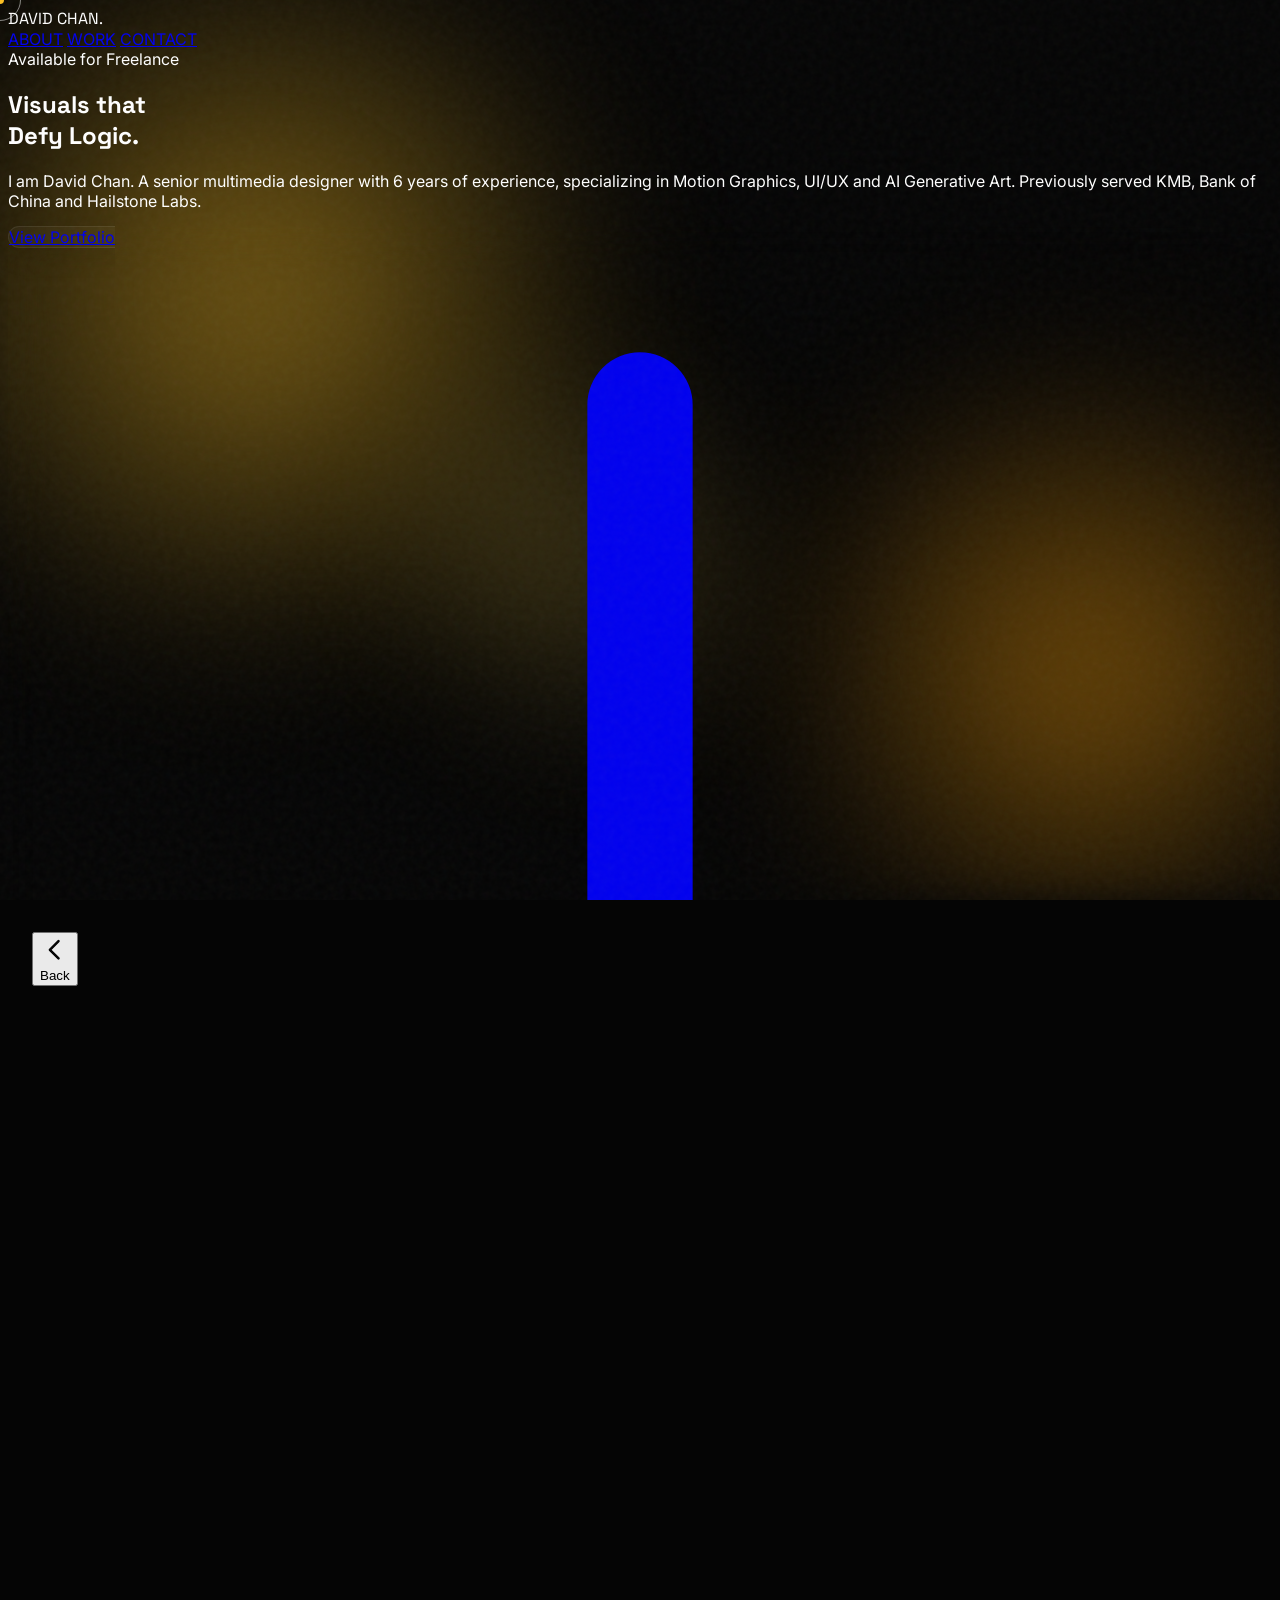
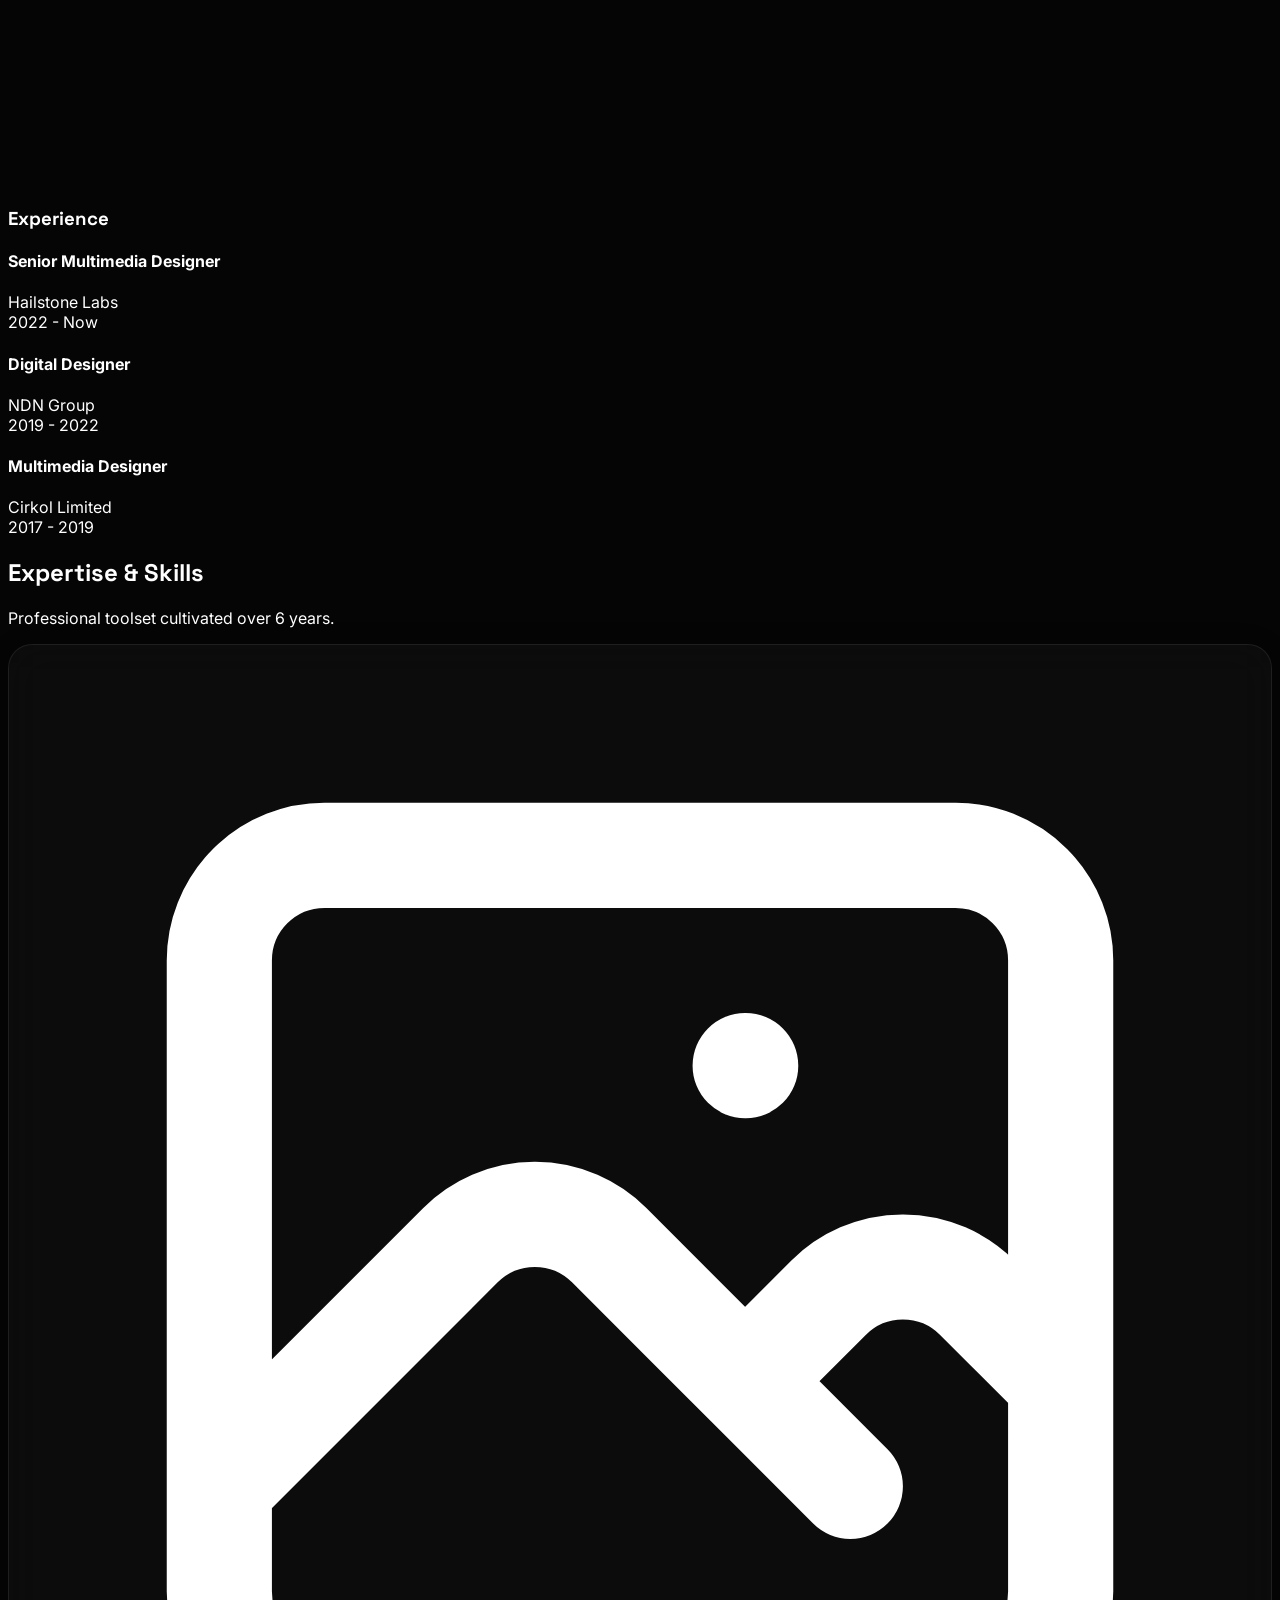
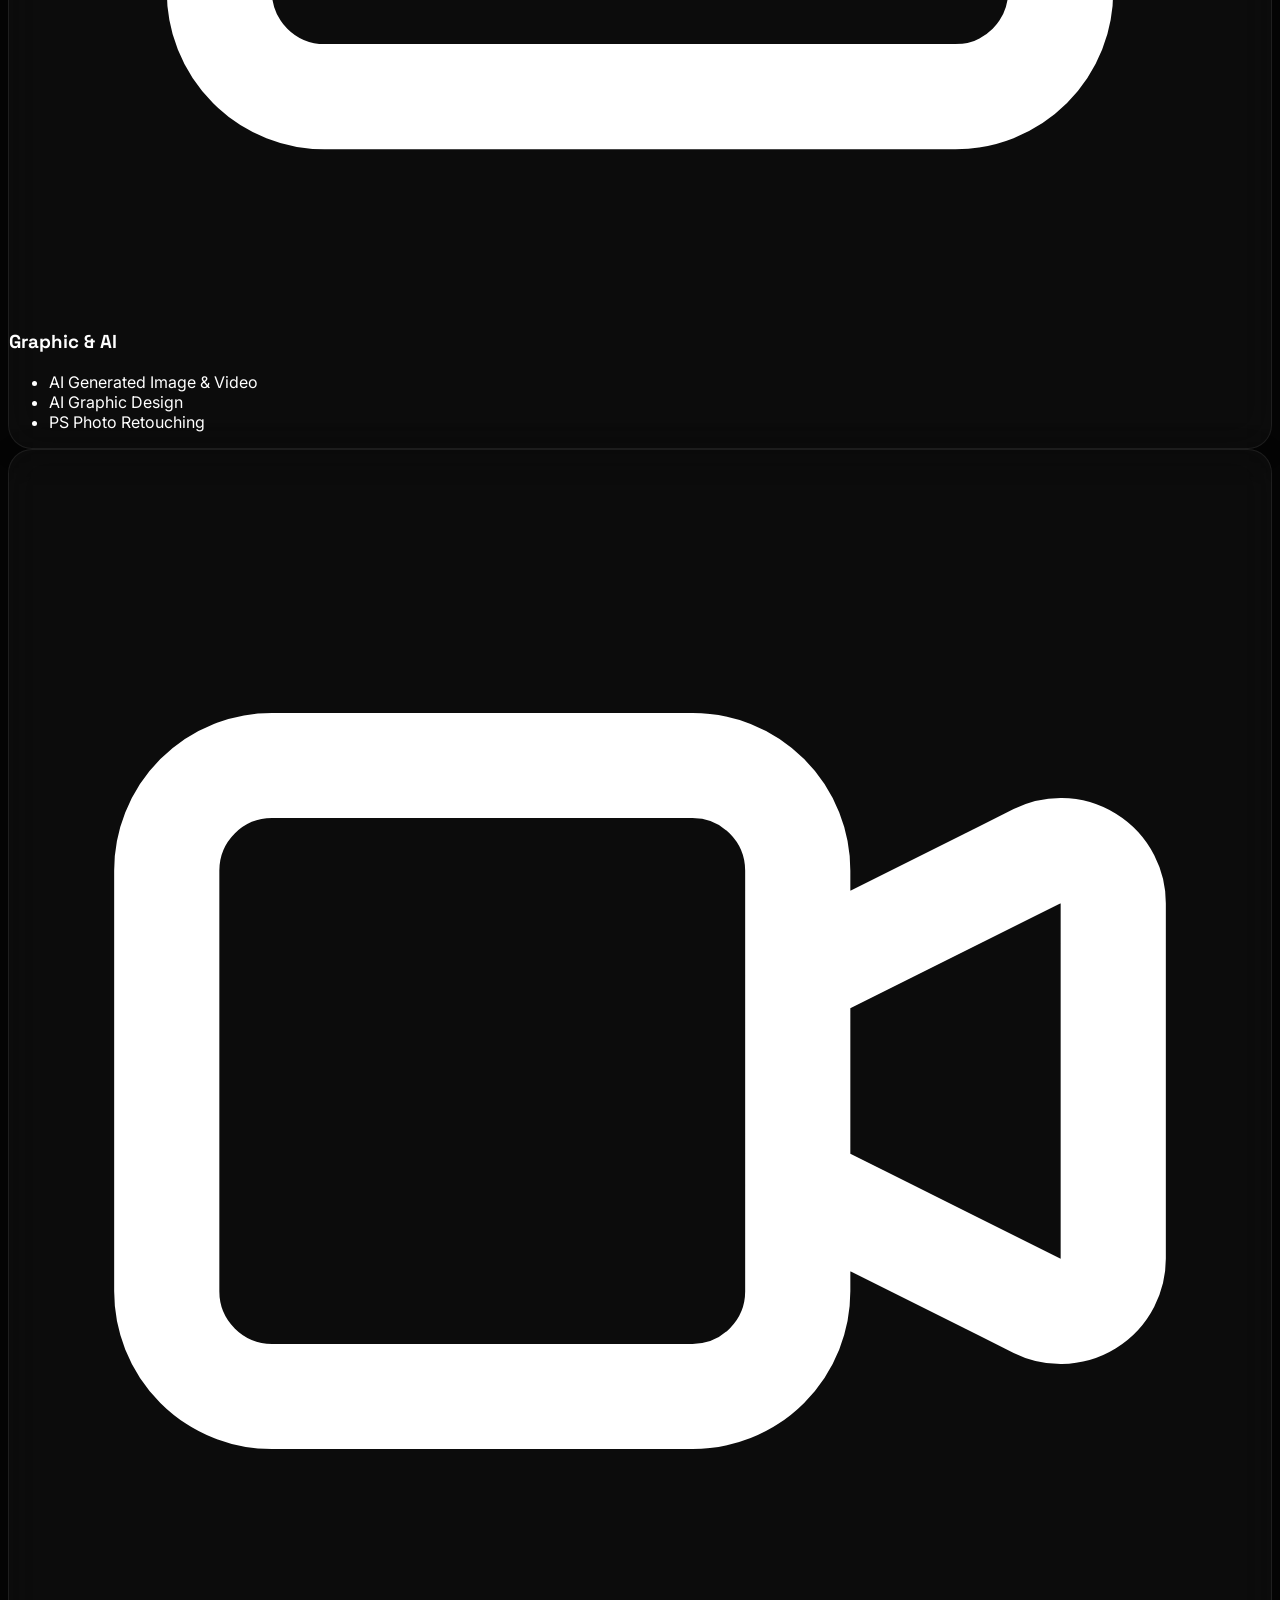
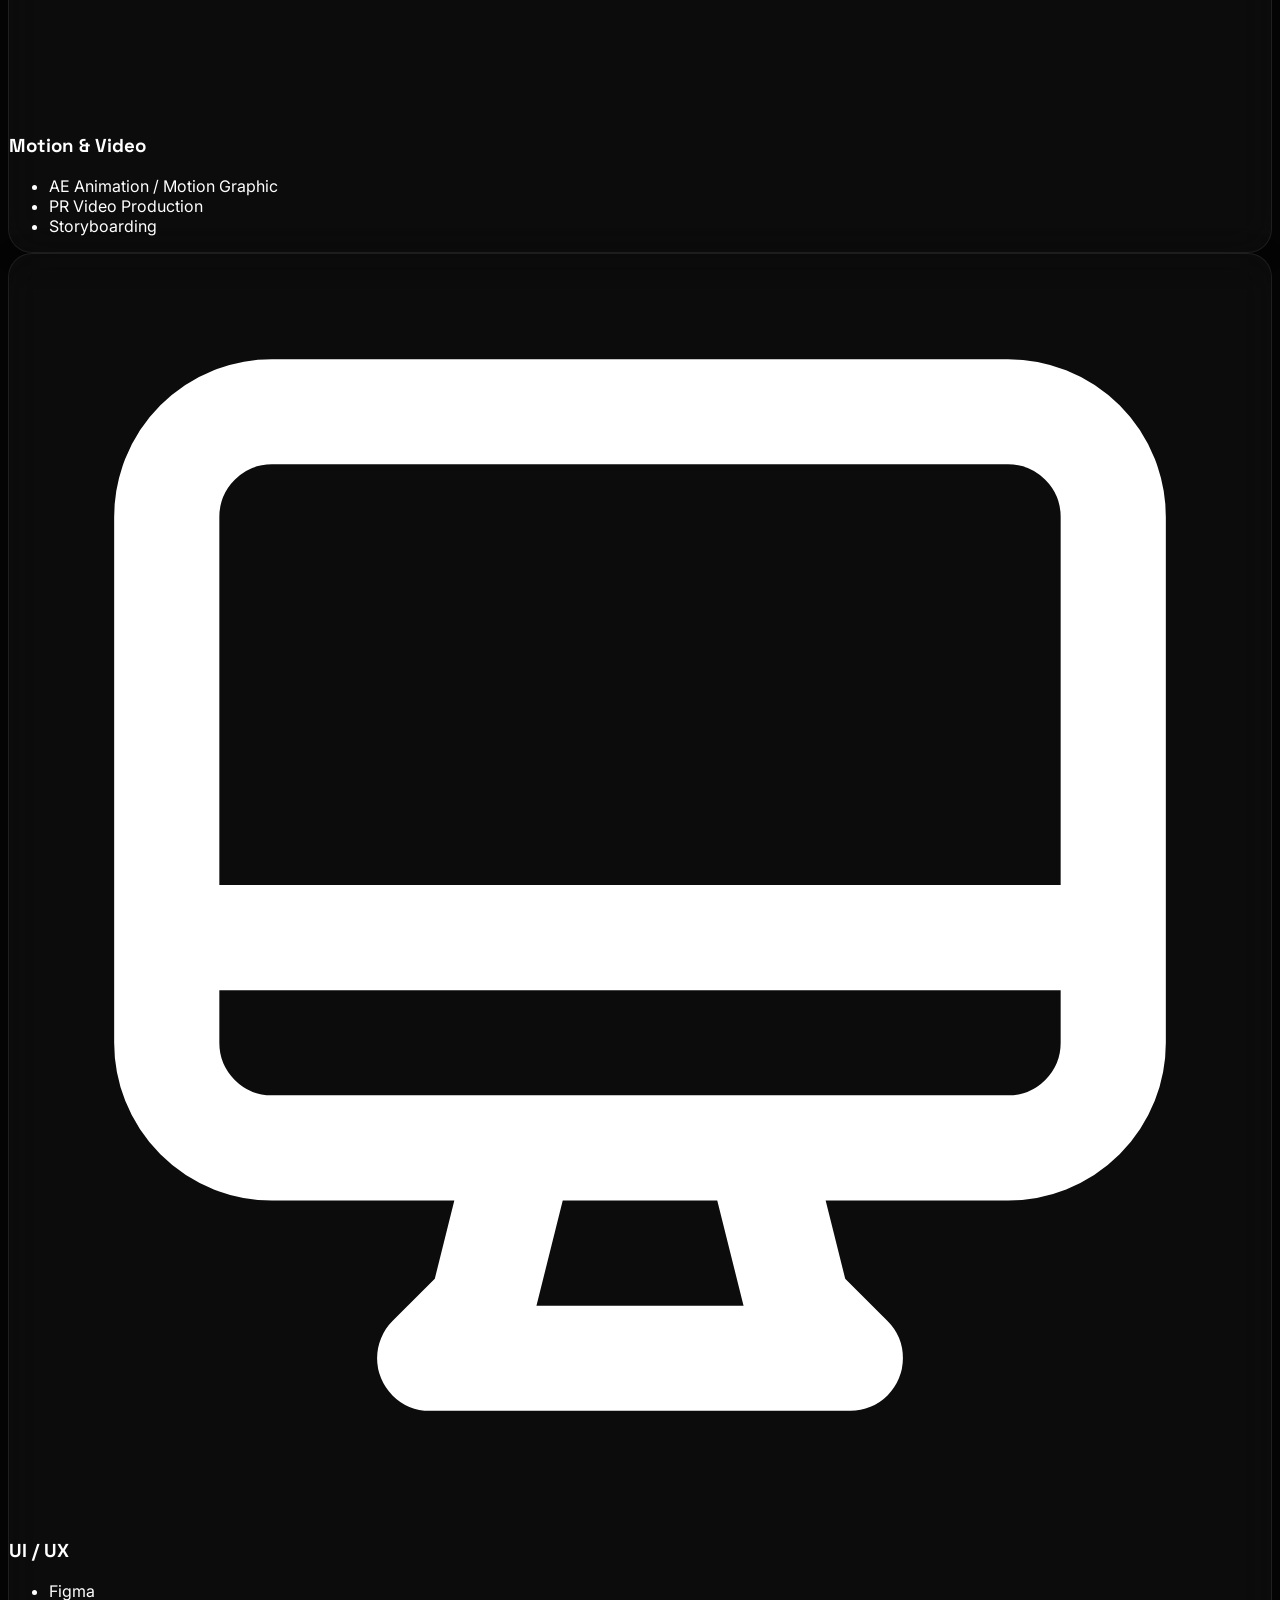
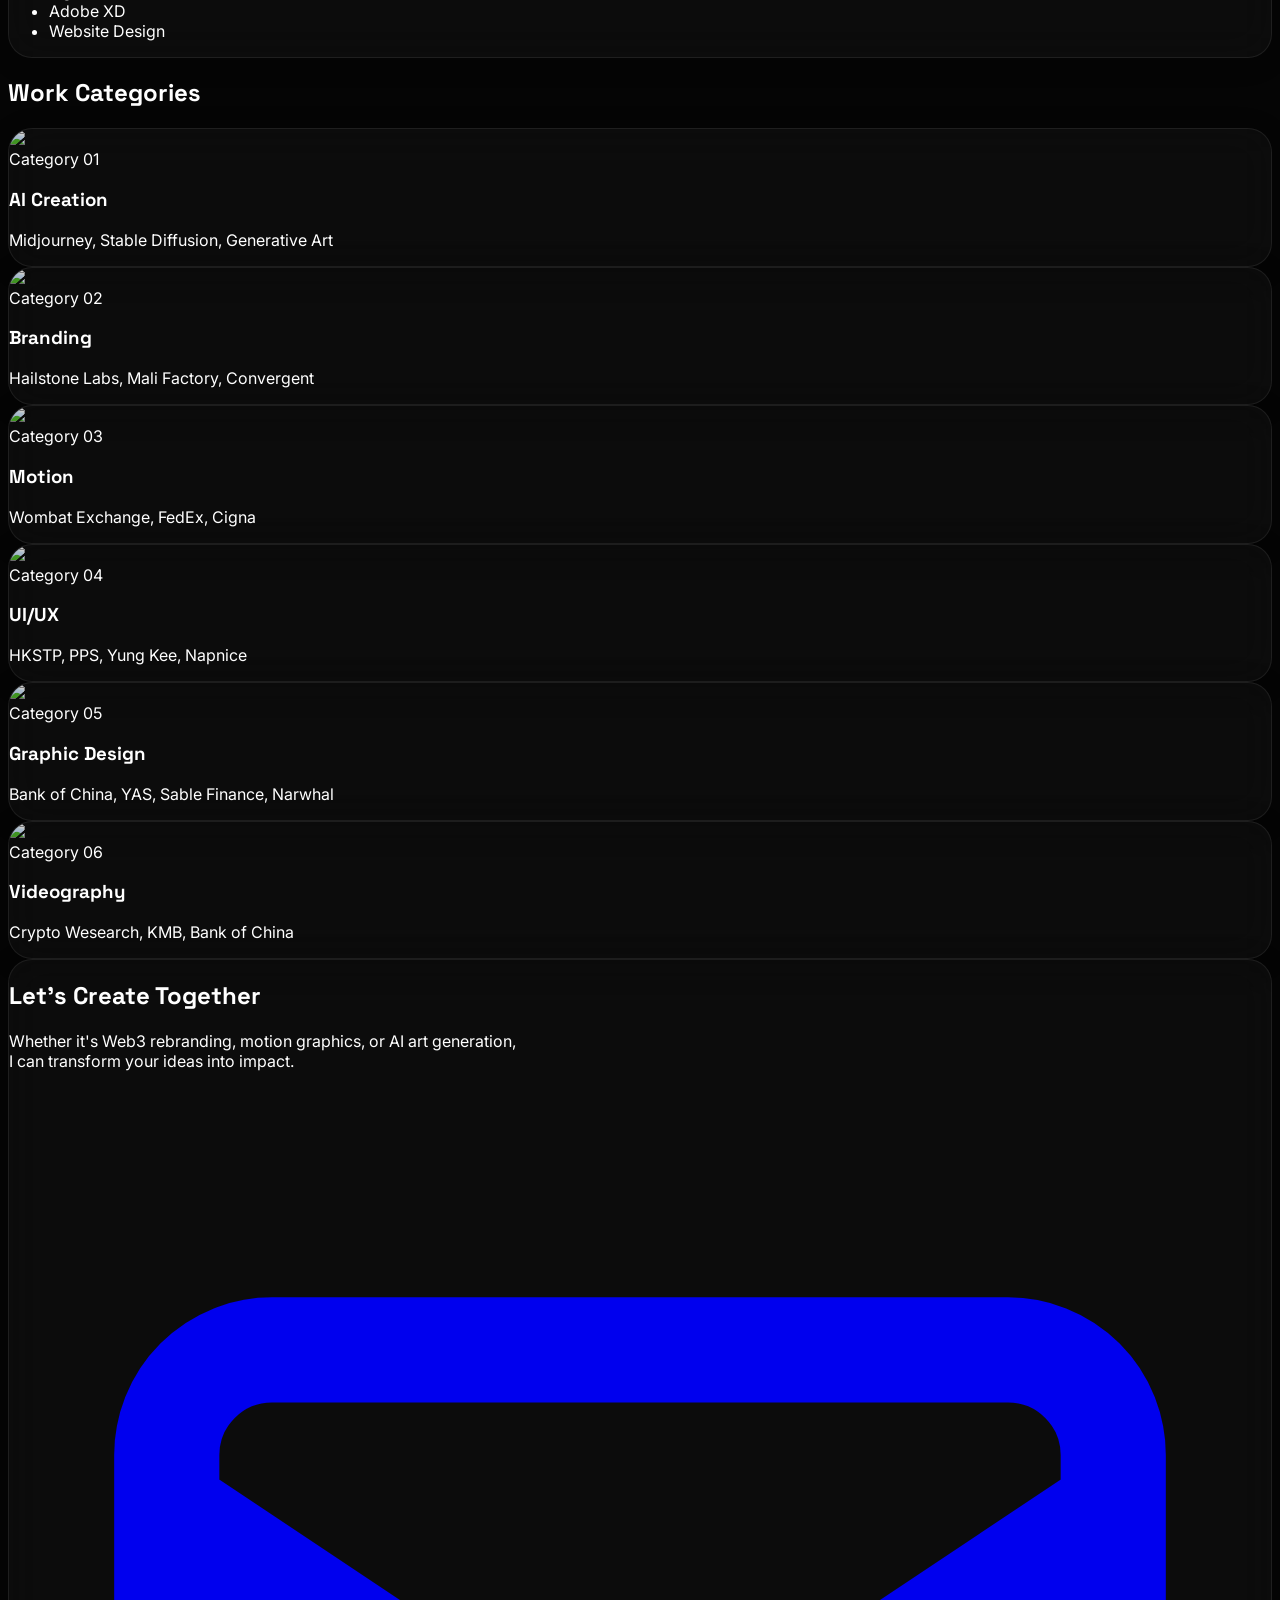
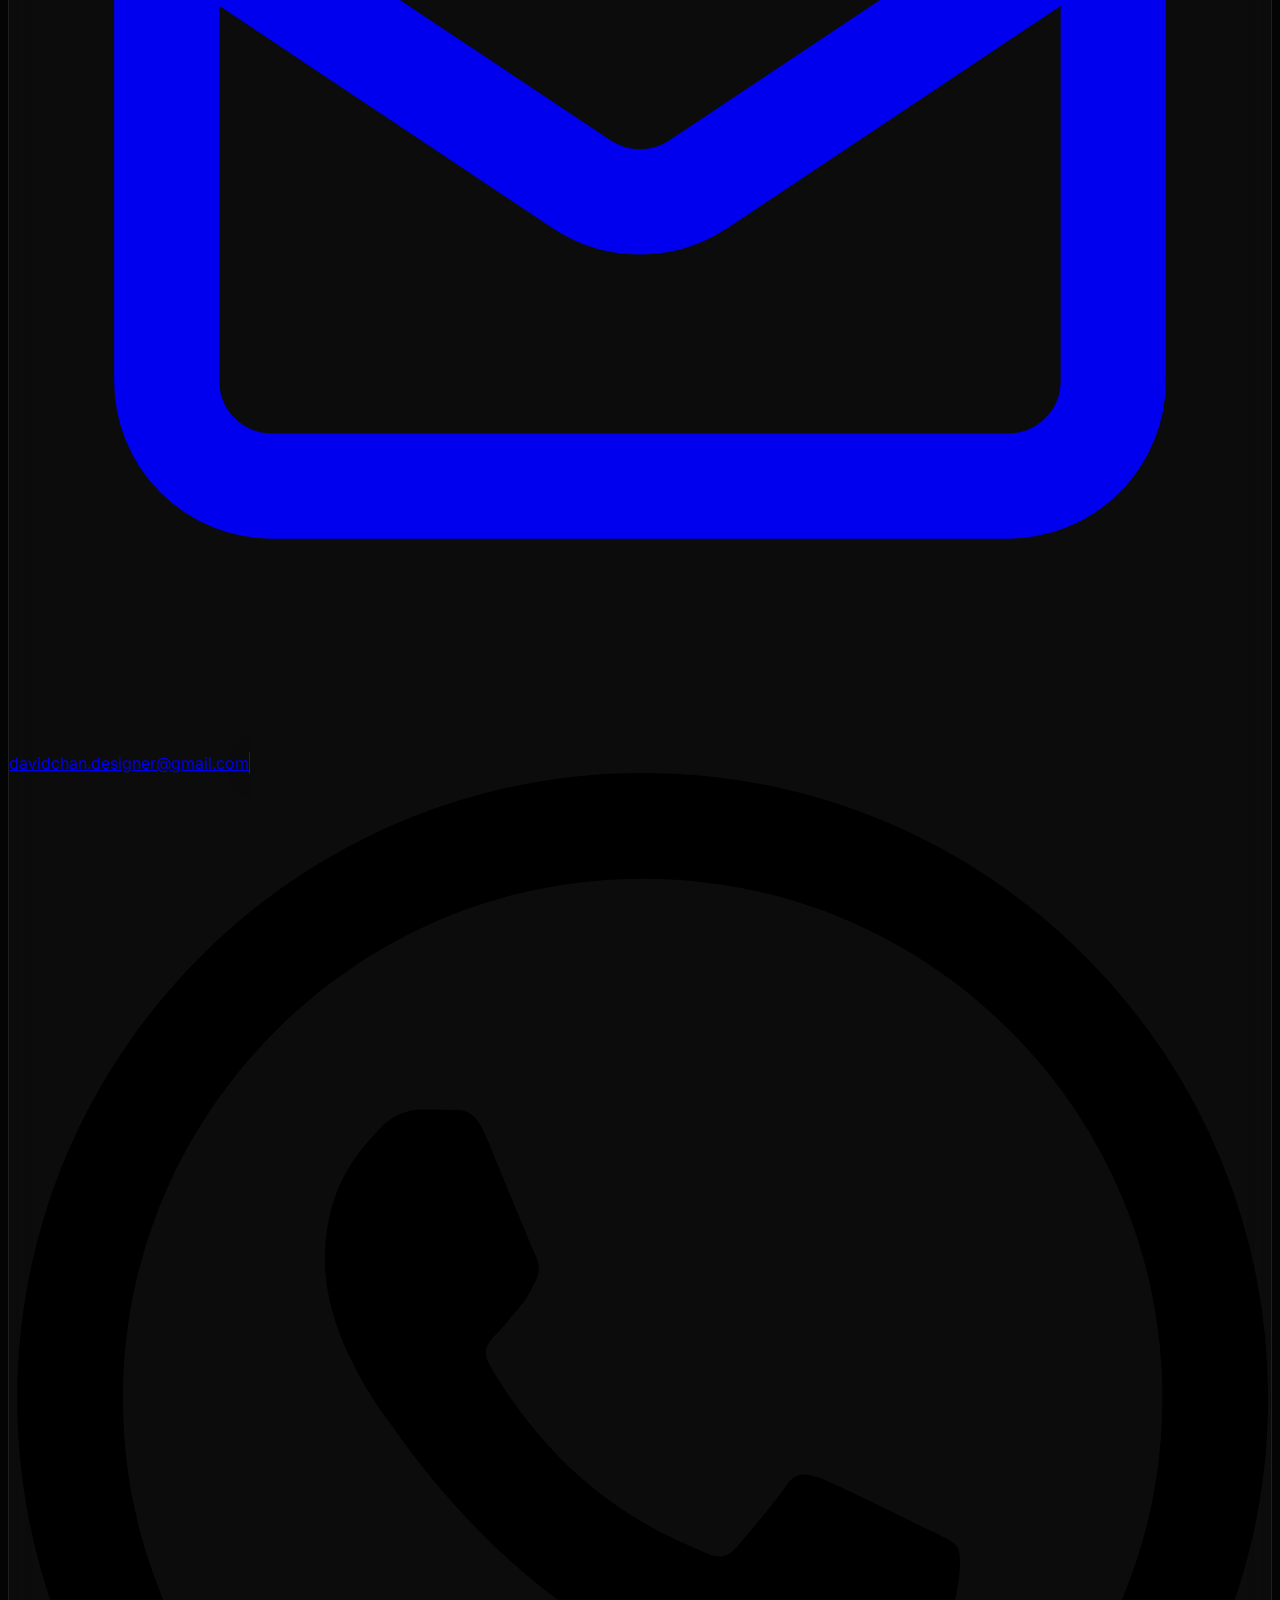
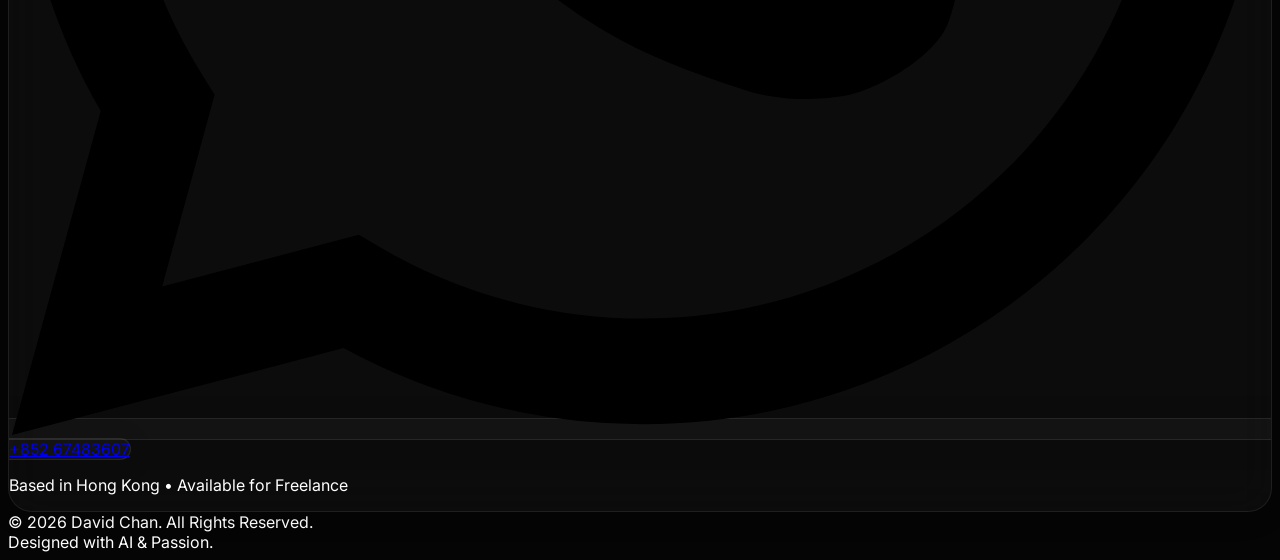
==== commit ad96fe9a: "index.html" ====
--- a/index.html
+++ b/index.html
@@ -860,7 +860,7 @@
                         <blockquote class="instagram-media" 
                             data-instgrm-permalink="${embedUrl}" 
                             data-instgrm-version="14" 
-                            style="background:#FFF; border:0; border-radius:3px; box-shadow:none; margin: 0; height: 0; max-width: auto !important; min-width: 326px; padding: 0; width: 100%;">
+                            style="background:#FFF; border:0; border-radius:3px; box-shadow:none; margin: 0; height: 0; max-width: none !important; min-width: 326px; padding: 0; width: 100%;">
                         </blockquote>
                     </div>
                 `;
@@ -1517,6 +1517,104 @@
 
             // Open Modal
             modal.classList.add('active');
+            document.body.style.overflow = 'hidden';
+        }
+
+        function closeCategory() {
+            const modal = document.getElementById('categoryModal');
+            modal.classList.remove('active');
+            document.body.style.overflow = 'auto';
+        }
+
+        // --- Project Detail Logic (New Level) ---
+        function openProjectDetail(category, index) {
+            const project = portfolioData[category].projects[index];
+            const modal = document.getElementById('projectDetailModal');
+            
+            // Populate Data
+            document.getElementById('projectTitle').textContent = project.title;
+            document.getElementById('projectLongDesc').textContent = project.details.longDesc;
+            document.getElementById('projectRole').textContent = project.role;
+            document.getElementById('projectClient').textContent = project.client;
+            
+            // Hero Image
+            const heroImg = document.querySelector('#projectHero img');
+            heroImg.src = project.img;
+
+            // Tags (Updated logic for IG links)
+            const tagsContainer = document.getElementById('projectTags');
+            tagsContainer.innerHTML = project.tags.map(tag => {
+                if (tag === '@hungry_ai_ryan') {
+                    return `<a href="https://www.instagram.com/hungry_ai_ryan/" target="_blank" class="px-3 py-1 bg-gradient-to-r from-purple-500 to-pink-500 rounded-full text-xs font-bold text-white hover:opacity-90 transition flex items-center gap-1">
+                                <svg class="w-3 h-3 fill-current" viewBox="0 0 24 24"><path d="M12 2.163c3.204 0 3.584.012 4.85.07 3.252.148 4.771 1.691 4.919 4.919.058 1.265.069 1.645.069 4.849 0 3.205-.012 3.584-.069 4.849-.149 3.225-1.664 4.771-4.919 4.919-1.266.058-1.644.07-4.85.07-3.204 0-3.584-.012-4.849-.07-3.26-.149-4.771-1.699-4.919-4.92-.058-1.265-.07-1.644-.07-4.849 0-3.204.013-3.583.07-4.849.149-3.227 1.664-4.771 4.919-4.919 1.266-.057 1.645-.069 4.849-.069zm0-2.163c-3.259 0-3.667.014-4.947.072-4.358.2-6.78 2.618-6.98 6.98-.059 1.281-.073 1.689-.073 4.948 0 3.259.014 3.668.072 4.948.2 4.358 2.618 6.78 6.98 6.98 1.281.058 1.689.072 4.948.072 3.259 0 3.668-.014 4.948-.072 4.354-.2 6.782-2.618 6.979-6.98.059-1.28.073-1.689.073-4.948 0-3.259-.014-3.667-.072-4.947-.196-4.354-2.617-6.78-6.979-6.98-1.281-.059-1.69-.073-4.949-.073zm0 5.838c-3.403 0-6.162 2.759-6.162 6.162s2.759 6.163 6.162 6.163 6.162-2.759 6.162-6.163c0-3.403-2.759-6.162-6.162-6.162zm0 10.162c-2.209 0-4-1.79-4-4 0-2.209 1.791-4 4-4s4 1.791 4 4c0 2.21-1.791 4-4 4zm6.406-11.845c-.796 0-1.441.645-1.441 1.44s.645 1.44 1.441 1.44c.795 0 1.439-.645 1.439-1.44s-.644-1.44-1.439-1.44z"/></svg>
+                                @hungry_ai_ryan
+                            </a>`;
+                } else if (tag === '@cat_fit_lim') {
+                    return `<a href="https://www.instagram.com/cat_fit_lim/" target="_blank" class="px-3 py-1 bg-gradient-to-r from-purple-500 to-pink-500 rounded-full text-xs font-bold text-white hover:opacity-90 transition flex items-center gap-1">
+                                <svg class="w-3 h-3 fill-current" viewBox="0 0 24 24"><path d="M12 2.163c3.204 0 3.584.012 4.85.07 3.252.148 4.771 1.691 4.919 4.919.058 1.265.069 1.645.069 4.849 0 3.205-.012 3.584-.069 4.849-.149 3.225-1.664 4.771-4.919 4.919-1.266.058-1.644.07-4.85.07-3.204 0-3.584-.012-4.849-.07-3.26-.149-4.771-1.699-4.919-4.92-.058-1.265-.07-1.644-.07-4.849 0-3.204.013-3.583.07-4.849.149-3.227 1.664-4.771 4.919-4.919 1.266-.057 1.645-.069 4.849-.069zm0-2.163c-3.259 0-3.667.014-4.947.072-4.358.2-6.78 2.618-6.98 6.98-.059 1.281-.073 1.689-.073 4.948 0 3.259.014 3.668.072 4.948.2 4.358 2.618 6.78 6.98 6.98 1.281.058 1.689.072 4.948.072 3.259 0 3.668-.014 4.948-.072 4.354-.2 6.782-2.618 6.979-6.98.059-1.28.073-1.689.073-4.948 0-3.259-.014-3.667-.072-4.947-.196-4.354-2.617-6.78-6.979-6.98-1.281-.059-1.69-.073-4.949-.073zm0 5.838c-3.403 0-6.162 2.759-6.162 6.162s2.759 6.163 6.162 6.163 6.162-2.759 6.162-6.163c0-3.403-2.759-6.162-6.162-6.162zm0 10.162c-2.209 0-4-1.79-4-4 0-2.209 1.791-4 4-4s4 1.791 4 4c0 2.21-1.791 4-4 4zm6.406-11.845c-.796 0-1.441.645-1.441 1.44s.645 1.44 1.441 1.44c.795 0 1.439-.645 1.439-1.44s-.644-1.44-1.439-1.44z"/></svg>
+                                @cat_fit_lim
+                            </a>`;
+                } else if (tag === '@retard.screams') {
+                    return `<a href="https://www.instagram.com/retard.screams/reels/" target="_blank" class="px-3 py-1 bg-gradient-to-r from-purple-500 to-pink-500 rounded-full text-xs font-bold text-white hover:opacity-90 transition flex items-center gap-1">
+                                <svg class="w-3 h-3 fill-current" viewBox="0 0 24 24"><path d="M12 2.163c3.204 0 3.584.012 4.85.07 3.252.148 4.771 1.691 4.919 4.919.058 1.265.069 1.645.069 4.849 0 3.205-.012 3.584-.069 4.849-.149 3.225-1.664 4.771-4.919 4.919-1.266.058-1.644.07-4.85.07-3.204 0-3.584-.012-4.849-.07-3.26-.149-4.771-1.699-4.919-4.92-.058-1.265-.07-1.644-.07-4.849 0-3.204.013-3.583.07-4.849.149-3.227 1.664-4.771 4.919-4.919 1.266-.057 1.645-.069 4.849-.069zm0-2.163c-3.259 0-3.667.014-4.947.072-4.358.2-6.78 2.618-6.98 6.98-.059 1.281-.073 1.689-.073 4.948 0 3.259.014 3.668.072 4.948.2 4.358 2.618 6.78 6.98 6.98 1.281.058 1.689.072 4.948.072 3.259 0 3.668-.014 4.948-.072 4.354-.2 6.782-2.618 6.979-6.98.059-1.28.073-1.689.073-4.948 0-3.259-.014-3.667-.072-4.947-.196-4.354-2.617-6.78-6.979-6.98-1.281-.059-1.69-.073-4.949-.073zm0 5.838c-3.403 0-6.162 2.759-6.162 6.162s2.759 6.163 6.162 6.163 6.162-2.759 6.162-6.163c0-3.403-2.759-6.162-6.162-6.162zm0 10.162c-2.209 0-4-1.79-4-4 0-2.209 1.791-4 4-4s4 1.791 4 4c0 2.21-1.791 4-4 4zm6.406-11.845c-.796 0-1.441.645-1.441 1.44s.645 1.44 1.441 1.44c.795 0 1.439-.645 1.439-1.44s-.644-1.44-1.439-1.44z"/></svg>
+                                @retard.screams
+                            </a>`;
+                } else if (tag === '@69keungho') {
+                    return `<a href="https://www.instagram.com/69keungho/" target="_blank" class="px-3 py-1 bg-gradient-to-r from-purple-500 to-pink-500 rounded-full text-xs font-bold text-white hover:opacity-90 transition flex items-center gap-1">
+                                <svg class="w-3 h-3 fill-current" viewBox="0 0 24 24"><path d="M12 2.163c3.204 0 3.584.012 4.85.07 3.252.148 4.771 1.691 4.919 4.919.058 1.265.069 1.645.069 4.849 0 3.205-.012 3.584-.069 4.849-.149 3.225-1.664 4.771-4.919 4.919-1.266.058-1.644.07-4.85.07-3.204 0-3.584-.012-4.849-.07-3.26-.149-4.771-1.699-4.919-4.92-.058-1.265-.07-1.644-.07-4.849 0-3.204.013-3.583.07-4.849.149-3.227 1.664-4.771 4.919-4.919 1.266-.057 1.645-.069 4.849-.069zm0-2.163c-3.259 0-3.667.014-4.947.072-4.358.2-6.78 2.618-6.98 6.98-.059 1.281-.073 1.689-.073 4.948 0 3.259.014 3.668.072 4.948.2 4.358 2.618 6.78 6.98 6.98 1.281.058 1.689.072 4.948.072 3.259 0 3.668-.014 4.948-.072 4.354-.2 6.782-2.618 6.979-6.98.059-1.28.073-1.689.073-4.948 0-3.259-.014-3.667-.072-4.947-.196-4.354-2.617-6.78-6.979-6.98-1.281-.059-1.69-.073-4.949-.073zm0 5.838c-3.403 0-6.162 2.759-6.162 6.162s2.759 6.163 6.162 6.163 6.162-2.759 6.162-6.163c0-3.403-2.759-6.162-6.162-6.162zm0 10.162c-2.209 0-4-1.79-4-4 0-2.209 1.791-4 4-4s4 1.791 4 4c0 2.21-1.791 4-4 4zm6.406-11.845c-.796 0-1.441.645-1.441 1.44s.645 1.44 1.441 1.44c.795 0 1.439-.645 1.439-1.44s-.644-1.44-1.439-1.44z"/></svg>
+                                @69keungho
+                            </a>`;
+                } else {
+                    return `<span class="px-3 py-1 bg-white/10 rounded-full text-xs font-medium">${tag}</span>`;
+                }
+            }).join('');
+
+            // Services
+            const servicesContainer = document.getElementById('projectServices');
+            servicesContainer.innerHTML = project.details.services.map(s => `<li>${s}</li>`).join('');
+
+            // Gallery (Updated to handle Video and Grid Video with ROBUST aspect ratio)
+            const galleryContainer = document.getElementById('projectGallery');
+            galleryContainer.innerHTML = project.details.gallery.map(item => {
+                // Wrapper for single items
+                if (['video', 'youtube', 'facebook'].includes(item.type)) {
+                    return createPlayerHtml(item);
+                } else if (item.type === 'grid-video') {
+                    // Grid Video (Vertical 9:16)
+                    const videosHtml = item.videos.map(video => createPlayerHtml(video, true)).join('');
+                    
+                    return `
+                        <div class="gallery-item grid grid-cols-1 md:grid-cols-2 gap-4">
+                            ${videosHtml}
+                        </div>
+                    `;
+                } else if (item.type === 'link-card') {
+                    // Link Card (16:9)
+                    return `
+                        <a href="${item.url}" target="_blank" class="block gallery-item group relative w-full bg-black rounded-xl overflow-hidden cursor-pointer" style="padding-bottom: 56.25%;">
+                            <img src="${item.poster}" alt="${item.caption}" class="absolute top-0 left-0 w-full h-full object-cover opacity-80 group-hover:opacity-100 transition duration-500 group-hover:scale-105">
+                            <div class="absolute inset-0 bg-black/40 flex flex-col items-center justify-center">
+                                <div class="play-btn mb-2">
+                                    <!-- X (Twitter) Icon -->
+                                    <svg class="w-6 h-6 fill-current text-white" viewBox="0 0 24 24"><path d="M18.244 2.25h3.308l-7.227 8.26 8.502 11.24H16.17l-5.214-6.817L4.99 21.75H1.68l7.73-8.835L1.254 2.25H8.08l4.713 6.231zm-1.161 17.52h1.833L7.084 4.126H5.117z"/></svg>
+                                </div>
+                                <span class="text-white font-bold text-sm uppercase tracking-widest">Watch on X</span>
+                            </div>
+                            <p class="absolute bottom-[-30px] w-full text-center mt-2 text-sm text-gray-500 italic">${item.caption}</p>
+                        </a>
+                    `;
+                } else {
+                    return `
+                        <div class="gallery-item">
+                            <img src="${item.src}" alt="${item.caption}">
+                            <p class="mt-2 text-sm text-gray-500 italic">${item.caption}</p>
+                        </div>
+                    `;
+                }
+            }).join('');
+
+            // Show Modal
+            modal.classList.add('active');
             
             // CRITICAL: Trigger Instagram Embed Process after content injection
             if (window.instgrm) {
@@ -1528,7 +1626,7 @@
             const modal = document.getElementById('projectDetailModal');
             modal.classList.remove('active');
             
-            // CRITICAL FIX: Clear innerHTML to FORCE stop all videos (Youtube, IG, MP4)
+            // Clear innerHTML to FORCE stop all videos
             const gallery = document.getElementById('projectGallery');
             if (gallery) {
                 gallery.innerHTML = '';
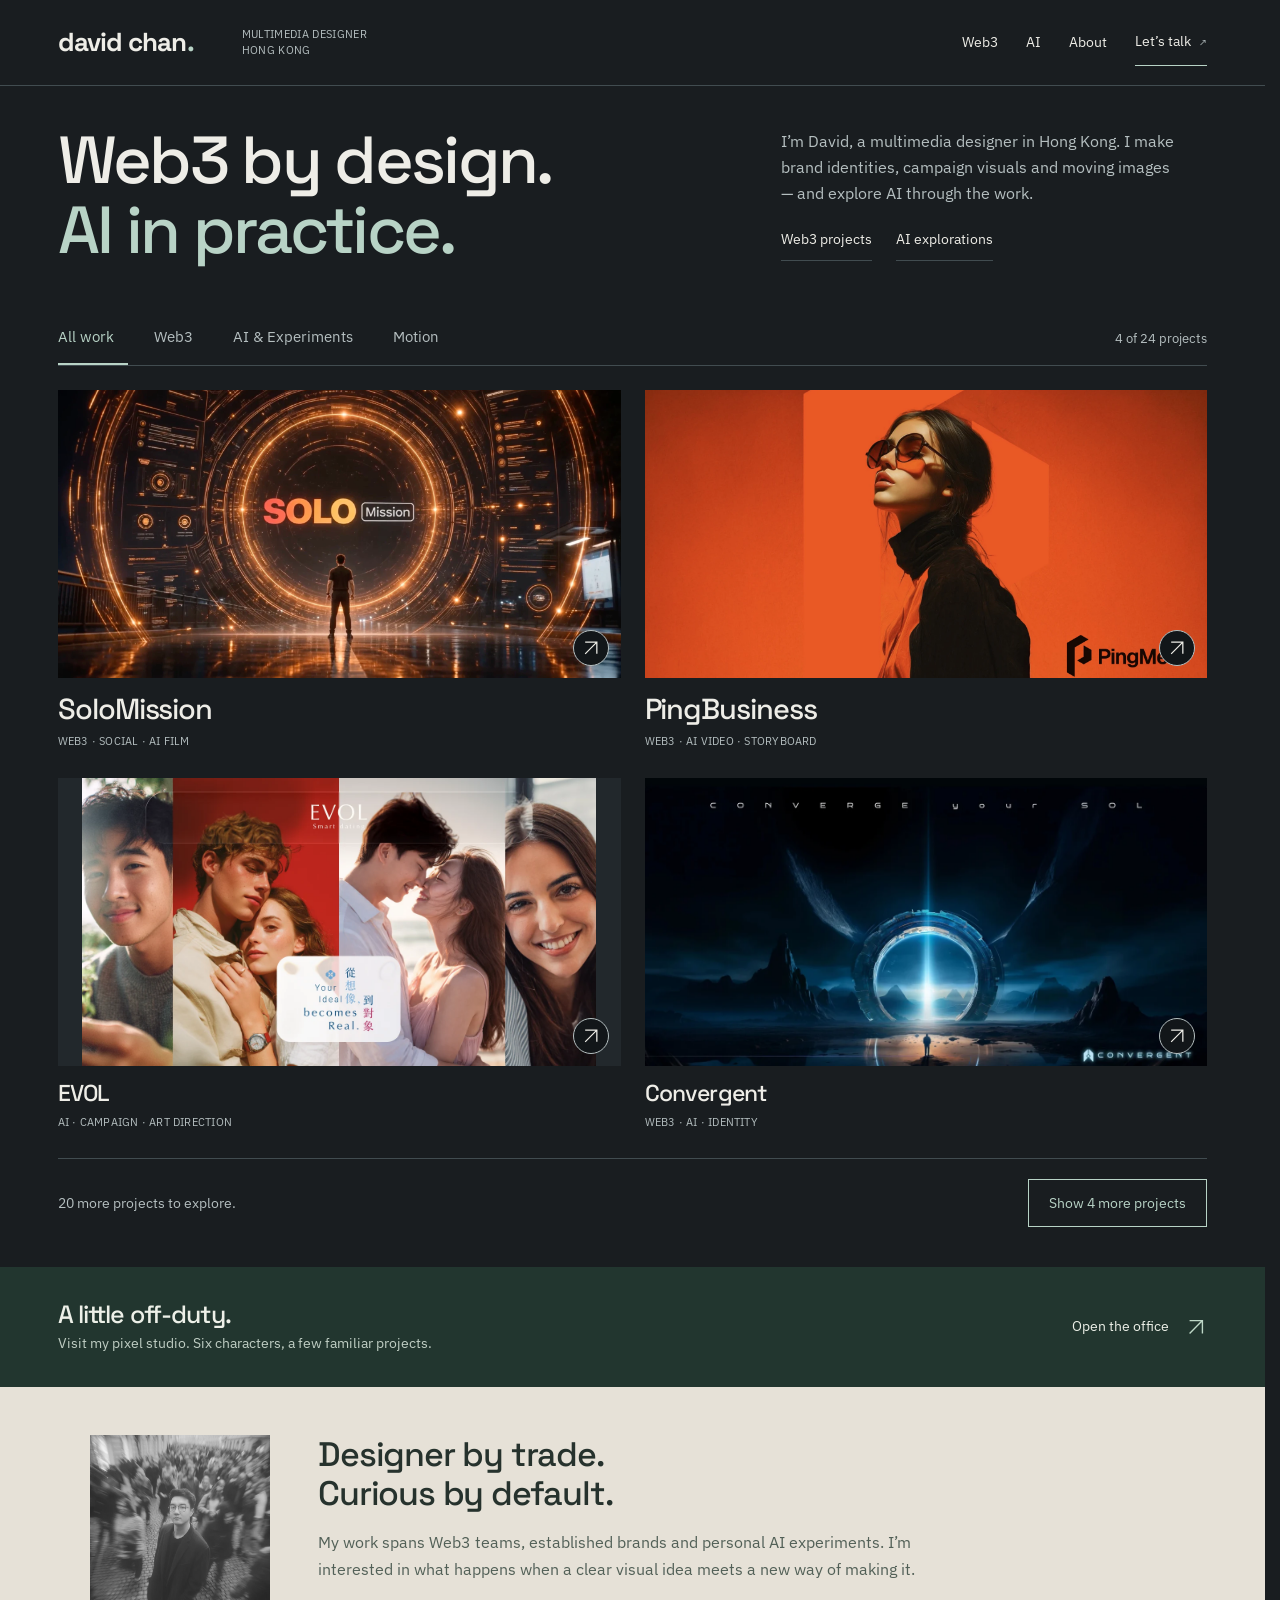
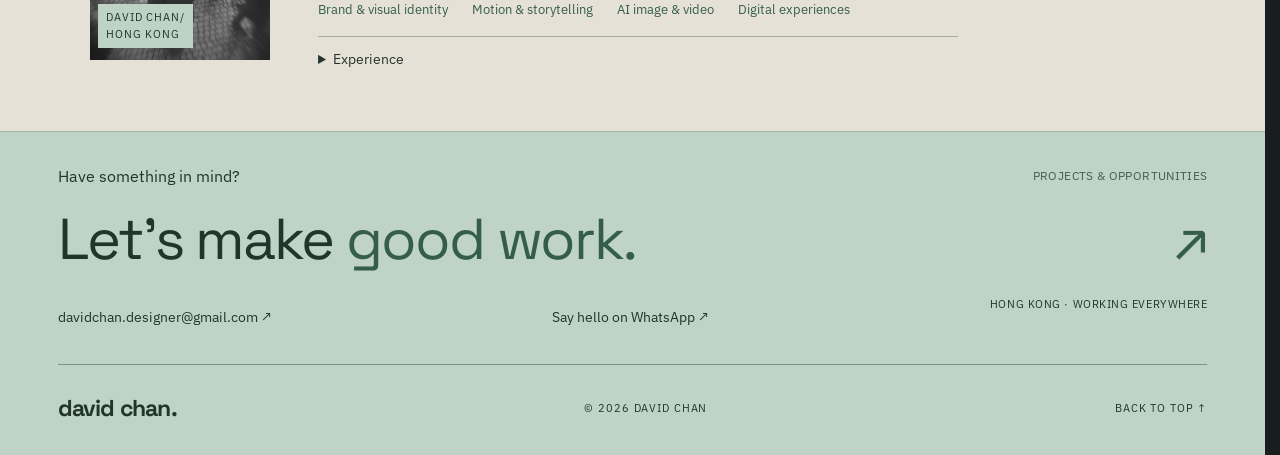
==== commit 85285b4b: "Update portfolio with current projects and responsive layouts Publish the current main portfolio and" ====
--- a/index.html
+++ b/index.html
@@ -1,1760 +1,75 @@
-<!DOCTYPE html>
+<!doctype html>
 <html lang="en">
 <head>
-    <meta charset="UTF-8">
-    <meta name="viewport" content="width=device-width, initial-scale=1.0">
-    <title>David Chan | Senior Multimedia Designer</title>
-    <link href="https://fonts.googleapis.com/css2?family=Inter:wght@300;400;500;700&family=Space+Grotesk:wght@300;500;700&display=swap" rel="stylesheet">
-    <script src="https://cdn.tailwindcss.com"></script>
-    <style>
-        /* --- Core Variables & Base Settings --- */
-        :root {
-            --bg-color: #050505;
-            --card-bg: rgba(255, 255, 255, 0.03);
-            --card-border: rgba(255, 255, 255, 0.08);
-            --glass-blur: 20px;
-            --accent-primary: #fbbf24; /* Yellow/Amber - Main Accent */
-            --accent-secondary: #f59e0b; /* Darker Yellow/Amber */
-            --text-main: #ffffff;
-            --text-muted: #9ca3af;
-        }
-
-        body {
-            background-color: var(--bg-color);
-            color: var(--text-main);
-            font-family: 'Inter', sans-serif;
-            overflow-x: hidden;
-            cursor: none; /* Hide default cursor */
-            scroll-behavior: smooth;
-        }
-
-        h1, h2, h3, .font-display {
-            font-family: 'Space Grotesk', sans-serif;
-        }
-
-        /* --- Noise Overlay --- */
-        .noise-overlay {
-            position: fixed;
-            top: 0;
-            left: 0;
-            width: 100%;
-            height: 100%;
-            pointer-events: none;
-            z-index: 999;
-            opacity: 0.04;
-            background-image: url("data:image/svg+xml,%3Csvg viewBox='0 0 200 200' xmlns='http://www.w3.org/2000/svg'%3E%3Cfilter id='noiseFilter'%3E%3CfeTurbulence type='fractalNoise' baseFrequency='0.65' numOctaves='3' stitchTiles='stitch'/%3E%3C/filter%3E%3Crect width='100%25' height='100%25' filter='url(%23noiseFilter)' opacity='1'/%3E%3C/svg%3E");
-        }
-
-        /* --- Liquid Orbs Background --- */
-        .orb-container {
-            position: fixed;
-            top: 0;
-            left: 0;
-            width: 100%;
-            height: 100%;
-            z-index: -1;
-            overflow: hidden;
-        }
-
-        .orb {
-            position: absolute;
-            border-radius: 50%;
-            filter: blur(80px);
-            opacity: 0.5;
-            animation: orb-float 20s infinite alternate ease-in-out;
-            will-change: transform;
-        }
-
-        .orb-1 {
-            width: 60vw;
-            height: 60vw;
-            background: radial-gradient(circle, var(--accent-primary), transparent 70%);
-            top: -10%;
-            left: -10%;
-            animation-duration: 25s;
-        }
-
-        .orb-2 {
-            width: 50vw;
-            height: 50vw;
-            background: radial-gradient(circle, var(--accent-secondary), transparent 70%);
-            bottom: -10%;
-            right: -10%;
-            animation-duration: 30s;
-            animation-delay: -5s;
-        }
-
-        .orb-3 {
-            width: 30vw;
-            height: 30vw;
-            background: radial-gradient(circle, #fcd34d, transparent 70%); /* Light Yellow */
-            top: 40%;
-            left: 30%;
-            animation-duration: 35s;
-            opacity: 0.3;
-        }
-
-        @keyframes orb-float {
-            0% { transform: translate(0, 0) scale(1); }
-            33% { transform: translate(30px, -50px) scale(1.1); }
-            66% { transform: translate(-20px, 20px) scale(0.9); }
-            100% { transform: translate(0, 0) scale(1); }
-        }
-
-        /* --- Custom Cursor --- */
-        .cursor-dot, .cursor-circle {
-            position: fixed;
-            top: 0;
-            left: 0;
-            transform: translate(-50%, -50%);
-            border-radius: 50%;
-            z-index: 9999;
-            pointer-events: none;
-        }
-
-        .cursor-dot {
-            width: 8px;
-            height: 8px;
-            background-color: var(--accent-primary);
-            transition: width 0.2s, height 0.2s, background-color 0.2s;
-        }
-
-        .cursor-circle {
-            width: 40px;
-            height: 40px;
-            border: 1px solid rgba(255, 255, 255, 0.5);
-            transition: width 0.3s, height 0.3s, border-color 0.3s, transform 0.1s ease-out;
-        }
-
-        body.hovering .cursor-dot {
-            width: 50px;
-            height: 50px;
-            background-color: rgba(251, 191, 36, 0.1); /* Yellow tint */
-            backdrop-filter: blur(2px);
-        }
-
-        body.hovering .cursor-circle {
-            width: 60px;
-            height: 60px;
-            border-color: var(--accent-primary);
-        }
-
-        /* --- Glassmorphism Cards --- */
-        .glass-card {
-            background: var(--card-bg);
-            backdrop-filter: blur(var(--glass-blur));
-            -webkit-backdrop-filter: blur(var(--glass-blur));
-            border: 1px solid var(--card-border);
-            border-radius: 24px;
-            box-shadow: 0 4px 30px rgba(0, 0, 0, 0.1);
-            transition: transform 0.3s cubic-bezier(0.25, 0.8, 0.25, 1), box-shadow 0.3s ease, border-color 0.3s ease;
-            position: relative;
-            overflow: hidden;
-        }
-
-        .glass-card::before {
-            content: '';
-            position: absolute;
-            top: 0;
-            left: -100%;
-            width: 50%;
-            height: 100%;
-            background: linear-gradient(to right, transparent, rgba(255, 255, 255, 0.05), transparent);
-            transform: skewX(-25deg);
-            transition: 0.5s;
-            pointer-events: none;
-        }
-
-        .glass-card:hover::before {
-            left: 100%;
-        }
-
-        .glass-card:hover {
-            border-color: rgba(251, 191, 36, 0.4); /* Yellow Border on Hover */
-            box-shadow: 0 10px 40px rgba(0, 0, 0, 0.3);
-            transform: translateY(-5px);
-        }
-
-        /* Glow Effect */
-        .card-glow {
-            position: absolute;
-            width: 600px;
-            height: 600px;
-            background: radial-gradient(circle, rgba(255, 255, 255, 0.06), transparent 40%);
-            top: -300px;
-            left: -300px;
-            transform: translate(var(--mouse-x, -50%), var(--mouse-y, -50%));
-            pointer-events: none;
-            opacity: 0;
-            transition: opacity 0.5s;
-            z-index: 2;
-        }
-        
-        .glass-card:hover .card-glow {
-            opacity: 1;
-        }
-
-        /* --- Scroll Reveal Animation --- */
-        .reveal-text {
-            opacity: 0;
-            transform: translateY(30px);
-            transition: all 0.8s cubic-bezier(0.16, 1, 0.3, 1);
-        }
-
-        .reveal-text.visible {
-            opacity: 1;
-            transform: translateY(0);
-        }
-
-        /* Tags */
-        .tag {
-            background: rgba(255, 255, 255, 0.05);
-            border: 1px solid rgba(255, 255, 255, 0.1);
-            padding: 4px 12px;
-            border-radius: 100px;
-            font-size: 0.75rem;
-            letter-spacing: 0.05em;
-            text-transform: uppercase;
-            backdrop-filter: blur(4px);
-            color: #d1d5db;
-        }
-        
-        .tag-yellow {
-            border-color: rgba(251, 191, 36, 0.3); /* Yellow */
-            color: #fbbf24; /* Yellow */
-            background: rgba(251, 191, 36, 0.05); /* Yellow bg */
-        }
-
-        /* --- Category Modal (Full Page) --- */
-        .category-modal {
-            position: fixed;
-            top: 0;
-            left: 0;
-            width: 100%;
-            height: 100%;
-            background: var(--bg-color);
-            z-index: 200;
-            overflow-y: auto;
-            transform: translateY(100%);
-            transition: transform 0.5s cubic-bezier(0.77, 0, 0.175, 1);
-            padding: 0;
-        }
-        
-        .category-modal.active {
-            transform: translateY(0);
-        }
-
-        .modal-container {
-            max-width: 1200px;
-            margin: 0 auto;
-            padding: 6rem 2rem 4rem 2rem;
-            opacity: 0;
-            transition: opacity 0.5s ease 0.3s;
-        }
-        
-        .category-modal.active .modal-container {
-            opacity: 1;
-        }
-
-        /* --- Project Detail Modal (New Level) --- */
-        .project-modal {
-            position: fixed;
-            top: 0;
-            left: 0;
-            width: 100%;
-            height: 100%;
-            background: #050505; /* Solid background to cover category */
-            z-index: 300;
-            overflow-y: auto;
-            transform: translateX(100%);
-            transition: transform 0.5s cubic-bezier(0.77, 0, 0.175, 1);
-        }
-
-        .project-modal.active {
-            transform: translateX(0);
-        }
-
-        .project-hero {
-            height: 60vh;
-            width: 100%;
-            position: relative;
-            overflow: hidden;
-        }
-
-        .project-content {
-            max-width: 1000px;
-            margin: -100px auto 0;
-            position: relative;
-            z-index: 10;
-            padding: 0 2rem 4rem;
-        }
-
-        .close-btn {
-            position: fixed;
-            top: 2rem;
-            left: 2rem; /* Changed to left */
-            z-index: 310;
-            cursor: none;
-            mix-blend-mode: difference;
-        }
-        
-        /* Back Button for Project Modal */
-        .back-btn {
-            position: fixed;
-            top: 2rem;
-            left: 2rem;
-            z-index: 310;
-            cursor: none;
-        }
-        
-        .back-btn .border {
-            border-color: rgba(255, 255, 255, 0.5) !important;
-        }
-        
-        .back-btn:hover .border {
-            border-color: #ffffff !important;
-            background-color: rgba(255, 255, 255, 0.1);
-        }
-
-        .back-btn span {
-            color: #ffffff !important;
-        }
-        
-        .back-btn svg {
-            color: #ffffff !important;
-        }
-
-        /* Gallery Grid */
-        .gallery-item {
-            border-radius: 12px;
-            overflow: hidden;
-            margin-bottom: 2rem;
-            position: relative; /* For video overlay */
-        }
-        .gallery-item img, .gallery-item video, .gallery-item iframe {
-            width: 100%;
-            height: auto;
-            display: block;
-            transition: transform 0.5s;
-        }
-        .gallery-item:hover img {
-            transform: scale(1.03);
-        }
-        
-        /* Video Player Styles */
-        .video-container {
-            background-color: black;
-            border-radius: 12px;
-            overflow: hidden;
-            position: relative;
-            width: 100%;
-        }
-        
-        .play-btn {
-            width: 80px;
-            height: 80px;
-            background: rgba(255, 255, 255, 0.2);
-            backdrop-filter: blur(10px);
-            border-radius: 50%;
-            display: flex;
-            align-items: center;
-            justify-content: center;
-            transition: transform 0.3s, background 0.3s;
-            border: 1px solid rgba(255,255,255,0.3);
-            position: relative;
-            z-index: 2;
-        }
-        
-        .play-btn svg {
-            width: 32px;
-            height: 32px;
-            fill: white;
-            margin-left: 4px; /* Optical adjustment */
-        }
-
-        /* About Me specific */
-        .about-image-wrapper {
-            position: relative;
-            z-index: 1;
-        }
-        .about-image-wrapper::before {
-            content: '';
-            position: absolute;
-            inset: -10px;
-            background: linear-gradient(45deg, var(--accent-primary), var(--accent-secondary));
-            filter: blur(20px);
-            opacity: 0.3;
-            z-index: -1;
-            border-radius: 20px;
-        }
-
-    </style>
+<meta charset="UTF-8"><meta name="viewport" content="width=device-width,initial-scale=1,viewport-fit=cover">
+<meta name="theme-color" content="#191d20">
+<title>David Chan — Web3, Motion & AI Design</title>
+<meta name="description" content="Hong Kong designer David Chan. Selected Web3 brand identities, motion graphics and AI visual experiments. Explore his work through an interactive pixel studio.">
+<link rel="icon" href="assets/favicon.svg?v=2" type="image/svg+xml">
+<link rel="preconnect" href="https://fonts.googleapis.com"><link rel="preconnect" href="https://fonts.gstatic.com" crossorigin>
+<link href="https://fonts.googleapis.com/css2?family=Space+Grotesk:wght@400;500;600;700&family=IBM+Plex+Sans:wght@400;500;600&display=swap" rel="stylesheet">
+<link rel="stylesheet" href="styles.css?v=5"><link rel="stylesheet" href="office.css?v=1"><link rel="stylesheet" href="home.css?v=9"><link rel="stylesheet" href="case.css?v=5"><link rel="stylesheet" href="office-tone.css?v=2">
+<script src="asset-dimensions.js?v=4" defer></script>
+<script src="portfolio-data.js?v=9" defer></script><script src="office.js?v=8" defer></script><script src="app.js?v=23" defer></script>
 </head>
 <body>
+<a class="skip-link" href="#work">Skip to projects</a>
+<header class="site-header wrap">
+ <a class="wordmark" href="#top" aria-label="David Chan home">david chan<span class="brand-dot">.</span></a>
+ <span class="header-note">MULTIMEDIA DESIGNER<br>HONG KONG</span>
+ <nav aria-label="Main navigation"><a href="#work" data-browse="web3">Web3</a><a href="#work" data-browse="ai">AI</a><a href="#about">About</a><a class="contact-link" href="#contact">Let’s talk <span>↗</span></a></nav>
+</header>
+<main id="top">
+<section class="work-intro wrap" aria-labelledby="home-title">
+ <h1 id="home-title">Web3 by design.<br><span>AI in practice.</span></h1>
+ <div class="intro-aside"><p>I’m David, a multimedia designer in Hong Kong. I make brand identities, campaign visuals and moving images — and explore AI through the work.</p><div class="intro-links"><a class="text-link" href="#work" data-browse="web3">Web3 projects</a><a class="text-link" href="#work" data-browse="ai">AI explorations</a></div></div>
+</section>
+<section class="work-section wrap" id="work" aria-labelledby="work-title">
+ <h2 class="sr-only" id="work-title">Web3 and AI projects</h2>
+ <div class="filter-row"><div class="filters" role="group" aria-label="Filter projects"><button class="filter active" data-filter="all" aria-pressed="true">All work</button><button class="filter" data-filter="web3" aria-pressed="false">Web3</button><button class="filter" data-filter="ai" aria-pressed="false">AI & Experiments</button><button class="filter" data-filter="motion" aria-pressed="false">Motion</button></div><span id="result-count" class="result-count" aria-live="polite"></span></div>
+ <div class="project-grid" id="project-grid"></div>
+ <noscript><p>Please enable JavaScript to explore the project gallery. <a href="https://davidchan-designer.github.io/profolio/">Visit the original portfolio</a>.</p></noscript>
+ <div class="work-end"><p id="work-pagination-note">Start with four projects. Explore more at your own pace.</p><div class="work-pagination"><button id="show-less" class="text-link" hidden>Show fewer</button><button id="show-more" class="more-projects" aria-controls="project-grid">Show more projects</button></div></div>
+</section>
+<div class="section-band band-studio">
+<section class="office-section wrap" id="studio" aria-labelledby="studio-title">
+ <details class="studio-disclosure"><summary><span><h2 id="studio-title">A little off-duty.</h2><span class="studio-summary-copy">Visit my pixel studio. Six characters, a few familiar projects.</span></span><span class="studio-toggle"><span class="studio-open-label">Open the office</span><span class="studio-close-label">Close the office</span><svg class="arrow-icon" viewBox="0 0 24 24" fill="none" stroke="currentColor" stroke-width="1.5" aria-hidden="true"><path d="M5 19 19 5M5 5h14v14"/></svg></span></summary>
+  <div class="office-shell" id="david-bot">
+   <div class="office-topbar"><span><i class="office-led"></i> DAVID’S BOT OFFICE</span><span class="office-sim-label">Pick a character</span></div>
+   <div class="office-workspace">
+    <div class="office-map-column">
+     <div class="office-map-tools" hidden><p id="office-map-hint">Pick a character. Zoom or drag to explore.</p><div class="office-zoom"><button id="office-zoom-out" aria-label="Zoom out of office">−</button><button id="office-fit">Fit</button><button id="office-zoom-in" aria-label="Zoom into office">+</button></div></div>
+     <div class="office-viewport" id="office-viewport" role="region" aria-label="Pixel studio. Choose a character, or use the list below.">
+      <div class="office-world" id="office-world"><canvas id="office-canvas" width="1000" height="600" role="img" aria-label="A pixel art Hong Kong design studio, with a Convergent lightbox, a Wombat Exchange arcade cabinet, a SoloMission screening corner and six teammates at their desks."></canvas><div id="office-pins"></div><div class="office-bubble" id="office-bubble" hidden></div></div>
+     </div>
+     <div class="office-map-footer" hidden><span id="office-shift-label">AFTER HOURS / 夜更</span><span>IMAGINARY TEAM. REAL WORK.</span></div>
+    </div>
+    <aside class="office-inspector" aria-labelledby="office-agent-name">
+     <div class="office-profile"><canvas id="office-portrait" width="100" height="100" aria-hidden="true"></canvas><div><p hidden class="office-profile-index" id="office-agent-index">01 / CREATIVE DIRECTOR</p><h3 id="office-agent-name">David</h3><p id="office-agent-role">The human behind it all</p></div></div>
+     <p hidden class="office-agent-state" id="office-agent-state">At the desk · 模擬中</p>
+     <p class="office-agent-description" id="office-agent-description"></p>
+     <blockquote hidden id="office-agent-quote"></blockquote>
+     <div class="office-agent-actions"><button id="office-coffee">Coffee break ↗</button><button hidden id="office-return">Back to work ↗ <span>返位先</span></button></div>
+     <div class="office-agent-projects"><p class="office-small-label">Projects</p><div id="office-projects"></div></div>
+    </aside>
+   </div>
+   <div class="office-bottom"><div class="office-team" id="office-team" role="group" aria-label="Explore David’s creative work by teammate"></div><button id="office-pause" aria-pressed="false">Pause Ⅱ</button></div>
+   <div hidden><button id="office-check">Check the team</button><button id="office-day" aria-pressed="false">Day shift</button></div>
+   <p class="office-event sr-only" id="office-event" role="status" aria-live="polite">Click a teammate to explore their corner of David’s work.</p>
+  </div>
 
-    <!-- Noise Overlay -->
-    <div class="noise-overlay"></div>
-
-    <!-- Custom Cursor -->
-    <div class="cursor-dot"></div>
-    <div class="cursor-circle"></div>
-
-    <!-- Liquid Background -->
-    <div class="orb-container parallax-layer" data-speed="0.1">
-        <div class="orb orb-1"></div>
-        <div class="orb orb-2"></div>
-        <div class="orb orb-3"></div>
-    </div>
-
-    <!-- Navigation -->
-    <nav class="fixed top-0 w-full z-50 px-6 py-4 flex justify-between items-center backdrop-blur-md bg-black/50 border-b border-white/5">
-        <div class="text-xl font-display font-bold tracking-wider hover-trigger">
-            DAVID CHAN<span class="text-yellow-400">.</span>
-        </div>
-        <div class="hidden md:flex gap-8">
-            <a href="#about" class="text-sm font-medium hover:text-yellow-400 text-gray-400 transition-colors hover-trigger">ABOUT</a>
-            <a href="#categories" class="text-sm font-medium hover:text-yellow-400 text-gray-400 transition-colors hover-trigger">WORK</a>
-            <a href="#contact" class="text-sm font-medium hover:text-yellow-400 text-gray-400 transition-colors hover-trigger">CONTACT</a>
-        </div>
-    </nav>
-
-    <!-- Hero Section -->
-    <section class="min-h-screen flex flex-col justify-center items-center relative px-6 pt-20">
-        <div class="max-w-5xl w-full z-10 grid md:grid-cols-2 gap-12 items-center">
-            
-            <!-- Text Content -->
-            <div class="space-y-6 parallax-layer" data-speed="0.2">
-                <div class="inline-flex items-center gap-2 px-3 py-1 rounded-full border border-white/10 bg-white/5 backdrop-blur-md reveal-text">
-                    <span class="w-2 h-2 rounded-full bg-yellow-400 animate-pulse"></span>
-                    <span class="text-xs uppercase tracking-widest text-gray-300">Available for Freelance</span>
-                </div>
-                
-                <h1 class="text-6xl md:text-8xl font-display font-bold leading-tight reveal-text" style="transition-delay: 100ms;">
-                    Visuals that <br>
-                    <span class="text-transparent bg-clip-text bg-gradient-to-r from-yellow-300 to-yellow-500">Defy Logic.</span>
-                </h1>
-                
-                <p class="text-lg text-gray-400 max-w-md leading-relaxed reveal-text" style="transition-delay: 200ms;">
-                    I am David Chan. A senior multimedia designer with 6 years of experience, specializing in
-                    <span class="text-white">Motion Graphics, UI/UX</span> and <span class="text-white">AI Generative Art</span>.
-                    Previously served <span class="text-yellow-400">KMB, Bank of China</span> and <span class="text-yellow-300">Hailstone Labs</span>.
-                </p>
-
-                <div class="flex gap-4 pt-4 reveal-text" style="transition-delay: 300ms;">
-                    <a href="#categories" class="glass-card px-8 py-3 rounded-full font-medium hover:bg-white/10 transition hover-trigger flex items-center gap-2">
-                        View Portfolio
-                        <svg class="w-4 h-4" fill="none" stroke="currentColor" viewBox="0 0 24 24"><path stroke-linecap="round" stroke-linejoin="round" stroke-width="2" d="M19 14l-7 7m0 0l-7-7m7 7V3"></path></svg>
-                    </a>
-                </div>
-            </div>
-
-            <!-- Visual Decoration -->
-            <div class="relative h-[400px] w-full parallax-layer" data-speed="-0.1">
-                <div class="glass-card absolute top-1/2 left-1/2 transform -translate-x-1/2 -translate-y-1/2 w-64 h-80 z-20 hover-trigger p-6 flex flex-col justify-between" id="hero-card-1">
-                    <div class="w-12 h-12 rounded-full bg-gradient-to-tr from-yellow-300 to-yellow-500"></div>
-                    <div>
-                        <h3 class="text-2xl font-bold">AI Gen.</h3>
-                        <p class="text-sm text-gray-400">Midjourney / GPT / Gemini ...</p>
-                    </div>
-                    <div class="card-glow"></div>
-                </div>
-
-                <div class="glass-card absolute top-1/3 left-1/3 w-64 h-80 z-10 opacity-60 scale-90 border-yellow-500/30" style="filter: blur(2px);"></div>
-                <div class="glass-card absolute top-2/3 left-2/3 w-64 h-80 z-10 opacity-60 scale-90 border-yellow-500/30" style="filter: blur(2px);"></div>
-            </div>
-        </div>
-    </section>
-
-    <!-- Skills & About Section -->
-    <section id="about" class="py-24 px-6 relative z-10 bg-black/20 backdrop-blur-sm">
-        <div class="max-w-6xl mx-auto">
-            
-            <!-- About Me -->
-            <div class="grid md:grid-cols-2 gap-12 items-center mb-24 reveal-text">
-                <div class="about-image-wrapper w-full max-w-md mx-auto hover-trigger">
-                    <div class="rounded-2xl overflow-hidden border border-white/10 aspect-[4/5] relative bg-gray-900">
-                        <img src="https://i.postimg.cc/d3ThXmJ6/ME2.png" alt="David Chan" class="object-cover w-full h-full transform hover:scale-105 transition duration-700">
-                        <div class="absolute inset-0 bg-gradient-to-t from-black/60 to-transparent"></div>
-                    </div>
-                </div>
-                
-                <div>
-                    <span class="text-yellow-400 font-bold tracking-widest text-sm uppercase mb-2 block">About Me</span>
-                    <h2 class="text-4xl md:text-5xl font-display font-bold mb-6">Hello! I'm David.</h2>
-                    <p class="text-gray-300 text-lg leading-relaxed mb-8">
-                        A senior multimedia designer with 6 years of experience, passionate about visual and video design.
-                        Skilled in transforming ideas into compelling designs, covering social media design, motion graphics, digital illustration, and video production.
-                        Additionally, proficient in using AI technologies (Midjourney / GPT / Gemini ...) to enhance creative efficiency and diversity, combining creativity with productivity.
-                    </p>
-                    
-                    <h3 class="text-xl font-bold mb-4 border-b border-white/10 pb-2">Experience</h3>
-                    <div class="space-y-4">
-                        <div class="flex justify-between items-start group">
-                            <div>
-                                <h4 class="font-bold text-white group-hover:text-yellow-400 transition">Senior Multimedia Designer</h4>
-                                <span class="text-sm text-gray-500">Hailstone Labs</span>
-                            </div>
-                            <span class="text-sm text-gray-400">2022 - Now</span>
-                        </div>
-                        <div class="flex justify-between items-start group">
-                            <div>
-                                <h4 class="font-bold text-white group-hover:text-yellow-400 transition">Digital Designer</h4>
-                                <span class="text-sm text-gray-500">NDN Group</span>
-                            </div>
-                            <span class="text-sm text-gray-400">2019 - 2022</span>
-                        </div>
-                        <div class="flex justify-between items-start group">
-                            <div>
-                                <h4 class="font-bold text-white group-hover:text-yellow-400 transition">Multimedia Designer</h4>
-                                <span class="text-sm text-gray-500">Cirkol Limited</span>
-                            </div>
-                            <span class="text-sm text-gray-400">2017 - 2019</span>
-                        </div>
-                    </div>
-                </div>
-            </div>
-
-            <!-- Skills Grid -->
-            <div class="flex flex-col md:flex-row justify-between items-end mb-16 border-b border-white/10 pb-8 reveal-text">
-                <div>
-                    <h2 class="text-4xl font-display font-bold mb-2">Expertise & Skills</h2>
-                    <p class="text-gray-400">Professional toolset cultivated over 6 years.</p>
-                </div>
-            </div>
-
-            <div class="grid grid-cols-1 md:grid-cols-3 gap-6">
-                <!-- Skill Group 1: Graphics & AI -->
-                <div class="glass-card p-8 hover-trigger">
-                    <div class="flex items-center gap-4 mb-6">
-                        <div class="w-12 h-12 rounded-full bg-yellow-500/20 flex items-center justify-center text-yellow-400">
-                            <svg class="w-6 h-6" fill="none" stroke="currentColor" viewBox="0 0 24 24"><path stroke-linecap="round" stroke-linejoin="round" stroke-width="2" d="M4 16l4.586-4.586a2 2 0 012.828 0L16 16m-2-2l1.586-1.586a2 2 0 012.828 0L20 14m-6-6h.01M6 20h12a2 2 0 002-2V6a2 2 0 00-2-2H6a2 2 0 00-2 2v12a2 2 0 002 2z"></path></svg>
-                        </div>
-                        <h3 class="text-xl font-bold">Graphic & AI</h3>
-                    </div>
-                    <ul class="space-y-3 text-gray-400 text-sm">
-                        <li class="flex items-center gap-2"><span class="w-1.5 h-1.5 bg-yellow-400 rounded-full"></span>AI Generated Image & Video</li>
-                        <li class="flex items-center gap-2"><span class="w-1.5 h-1.5 bg-yellow-400 rounded-full"></span>AI Graphic Design</li>
-                        <li class="flex items-center gap-2"><span class="w-1.5 h-1.5 bg-yellow-400 rounded-full"></span>PS Photo Retouching</li>
-                    </ul>
-                    <div class="card-glow"></div>
-                </div>
-
-                <!-- Skill Group 2: Motion & Video -->
-                <div class="glass-card p-8 hover-trigger">
-                    <div class="flex items-center gap-4 mb-6">
-                        <div class="w-12 h-12 rounded-full bg-yellow-500/20 flex items-center justify-center text-yellow-400">
-                            <svg class="w-6 h-6" fill="none" stroke="currentColor" viewBox="0 0 24 24"><path stroke-linecap="round" stroke-linejoin="round" stroke-width="2" d="M15 10l4.553-2.276A1 1 0 0121 8.618v6.764a1 1 0 01-1.447.894L15 14M5 18h8a2 2 0 002-2V8a2 2 0 00-2-2H5a2 2 0 00-2 2v8a2 2 0 002 2z"></path></svg>
-                        </div>
-                        <h3 class="text-xl font-bold">Motion & Video</h3>
-                    </div>
-                    <ul class="space-y-3 text-gray-400 text-sm">
-                        <li class="flex items-center gap-2"><span class="w-1.5 h-1.5 bg-yellow-400 rounded-full"></span>AE Animation / Motion Graphic</li>
-                        <li class="flex items-center gap-2"><span class="w-1.5 h-1.5 bg-yellow-400 rounded-full"></span>PR Video Production</li>
-                        <li class="flex items-center gap-2"><span class="w-1.5 h-1.5 bg-yellow-400 rounded-full"></span>Storyboarding</li>
-                    </ul>
-                    <div class="card-glow"></div>
-                </div>
-
-                <!-- Skill Group 3: UI/UX -->
-                <div class="glass-card p-8 hover-trigger">
-                    <div class="flex items-center gap-4 mb-6">
-                        <div class="w-12 h-12 rounded-full bg-yellow-500/20 flex items-center justify-center text-yellow-400">
-                            <svg class="w-6 h-6" fill="none" stroke="currentColor" viewBox="0 0 24 24"><path stroke-linecap="round" stroke-linejoin="round" stroke-width="2" d="M9.75 17L9 20l-1 1h8l-1-1-.75-3M3 13h18M5 17h14a2 2 0 002-2V5a2 2 0 00-2-2H5a2 2 0 00-2 2v10a2 2 0 002 2z"></path></svg>
-                        </div>
-                        <h3 class="text-xl font-bold">UI / UX</h3>
-                    </div>
-                    <ul class="space-y-3 text-gray-400 text-sm">
-                        <li class="flex items-center gap-2"><span class="w-1.5 h-1.5 bg-yellow-400 rounded-full"></span>Figma</li>
-                        <li class="flex items-center gap-2"><span class="w-1.5 h-1.5 bg-yellow-400 rounded-full"></span>Adobe XD</li>
-                        <li class="flex items-center gap-2"><span class="w-1.5 h-1.5 bg-yellow-400 rounded-full"></span>Website Design</li>
-                    </ul>
-                    <div class="card-glow"></div>
-                </div>
-            </div>
-        </div>
-    </section>
-
-    <!-- Categories Section (Navigation) -->
-    <section id="categories" class="py-12 px-6 relative z-10">
-        <div class="max-w-7xl mx-auto">
-            <h2 class="text-4xl font-display font-bold mb-12 text-center reveal-text">Work Categories</h2>
-            
-            <div class="grid grid-cols-1 md:grid-cols-3 gap-6">
-                <!-- AI Creation Category (Content #1, Background #1) -->
-                <div class="glass-card h-[350px] p-8 flex flex-col justify-end group hover-trigger cursor-none category-card relative" onclick="openCategory('ai')">
-                    <div class="absolute inset-0 bg-gradient-to-b from-transparent via-black/20 to-black/80 z-0"></div>
-                    <!-- Using Artboard-1 (Previously Branding's image) to keep original visual order -->
-                    <img src="https://i.postimg.cc/MnVVLCSr/Artboard-1.jpg" class="absolute inset-0 w-full h-full object-cover -z-10 opacity-50 group-hover:opacity-80 group-hover:scale-105 transition duration-700" style="filter: contrast(1.2) brightness(0.8);">
-                    <div class="relative z-10 transform group-hover:translate-y-[-10px] transition duration-500">
-                        <span class="text-yellow-400 text-xs font-bold tracking-widest uppercase mb-2 block">Category 01</span>
-                        <h3 class="text-4xl font-display font-bold mb-3 group-hover:text-yellow-400 transition">AI Creation</h3>
-                        <div class="h-1 w-12 bg-yellow-400 mb-4 transform scale-x-0 group-hover:scale-x-100 transition origin-left duration-500"></div>
-                        <p class="text-gray-300 text-sm opacity-80 group-hover:opacity-100 transition">
-                            Midjourney, Stable Diffusion, Generative Art
-                        </p>
-                    </div>
-                    <div class="card-glow"></div>
-                </div>
-
-                <!-- Branding Category (Content #2, Background #2) -->
-                <div class="glass-card h-[350px] p-8 flex flex-col justify-end group hover-trigger cursor-none category-card relative" onclick="openCategory('branding')">
-                    <div class="absolute inset-0 bg-gradient-to-b from-transparent via-black/20 to-black/80 z-0"></div>
-                    <img src="https://i.postimg.cc/K1BBW62d/Artboard-2.jpg" class="absolute inset-0 w-full h-full object-cover -z-10 opacity-50 group-hover:opacity-80 group-hover:scale-105 transition duration-700" style="filter: contrast(1.2) brightness(0.8);">
-                    <div class="relative z-10 transform group-hover:translate-y-[-10px] transition duration-500">
-                        <span class="text-yellow-400 text-xs font-bold tracking-widest uppercase mb-2 block">Category 02</span>
-                        <h3 class="text-4xl font-display font-bold mb-3 group-hover:text-yellow-400 transition">Branding</h3>
-                        <div class="h-1 w-12 bg-yellow-400 mb-4 transform scale-x-0 group-hover:scale-x-100 transition origin-left duration-500"></div>
-                        <p class="text-gray-300 text-sm opacity-80 group-hover:opacity-100 transition">
-                            Hailstone Labs, Mali Factory, Convergent
-                        </p>
-                    </div>
-                    <div class="card-glow"></div>
-                </div>
-
-                <!-- Motion Category (Content #3, Background #3) -->
-                <div class="glass-card h-[350px] p-8 flex flex-col justify-end group hover-trigger cursor-none category-card relative" onclick="openCategory('motion')">
-                    <div class="absolute inset-0 bg-gradient-to-b from-transparent via-black/20 to-black/80 z-0"></div>
-                    <img src="https://i.postimg.cc/7500RF4D/Artboard-3.jpg" class="absolute inset-0 w-full h-full object-cover -z-10 opacity-50 group-hover:opacity-80 group-hover:scale-105 transition duration-700" style="filter: contrast(1.2) brightness(0.8);">
-                    <div class="relative z-10 transform group-hover:translate-y-[-10px] transition duration-500">
-                        <span class="text-yellow-400 text-xs font-bold tracking-widest uppercase mb-2 block">Category 03</span>
-                        <h3 class="text-4xl font-display font-bold mb-3 group-hover:text-yellow-400 transition">Motion</h3>
-                        <div class="h-1 w-12 bg-yellow-400 mb-4 transform scale-x-0 group-hover:scale-x-100 transition origin-left duration-500"></div>
-                        <p class="text-gray-300 text-sm opacity-80 group-hover:opacity-100 transition">
-                            Wombat Exchange, FedEx, Cigna
-                        </p>
-                    </div>
-                    <div class="card-glow"></div>
-                </div>
-
-                <!-- UI/UX Category (Content #4, Background #4) -->
-                <div class="glass-card h-[350px] p-8 flex flex-col justify-end group hover-trigger cursor-none category-card relative" onclick="openCategory('uiux')">
-                    <div class="absolute inset-0 bg-gradient-to-b from-transparent via-black/20 to-black/80 z-0"></div>
-                    <img src="https://i.postimg.cc/ZWppQGSG/Artboard-4.jpg" class="absolute inset-0 w-full h-full object-cover -z-10 opacity-50 group-hover:opacity-80 group-hover:scale-105 transition duration-700" style="filter: contrast(1.2) brightness(0.8);">
-                    <div class="relative z-10 transform group-hover:translate-y-[-10px] transition duration-500">
-                        <span class="text-yellow-400 text-xs font-bold tracking-widest uppercase mb-2 block">Category 04</span>
-                        <h3 class="text-4xl font-display font-bold mb-3 group-hover:text-yellow-400 transition">UI/UX</h3>
-                        <div class="h-1 w-12 bg-yellow-400 mb-4 transform scale-x-0 group-hover:scale-x-100 transition origin-left duration-500"></div>
-                        <p class="text-gray-300 text-sm opacity-80 group-hover:opacity-100 transition">
-                            HKSTP, PPS, Yung Kee, Napnice
-                        </p>
-                    </div>
-                    <div class="card-glow"></div>
-                </div>
-
-                 <!-- Graphic Category (Content #5, Background #5) -->
-                 <div class="glass-card h-[350px] p-8 flex flex-col justify-end group hover-trigger cursor-none category-card relative" onclick="openCategory('graphic')">
-                    <div class="absolute inset-0 bg-gradient-to-b from-transparent via-black/20 to-black/80 z-0"></div>
-                    <img src="https://i.postimg.cc/MnVVLCww/Artboard-5.jpg" class="absolute inset-0 w-full h-full object-cover -z-10 opacity-50 group-hover:opacity-80 group-hover:scale-105 transition duration-700" style="filter: contrast(1.2) brightness(0.8);">
-                    <div class="relative z-10 transform group-hover:translate-y-[-10px] transition duration-500">
-                        <span class="text-yellow-400 text-xs font-bold tracking-widest uppercase mb-2 block">Category 05</span>
-                        <h3 class="text-4xl font-display font-bold mb-3 group-hover:text-yellow-400 transition">Graphic Design</h3>
-                        <div class="h-1 w-12 bg-yellow-400 mb-4 transform scale-x-0 group-hover:scale-x-100 transition origin-left duration-500"></div>
-                        <p class="text-gray-300 text-sm opacity-80 group-hover:opacity-100 transition">
-                            Bank of China, YAS, Sable Finance, Narwhal
-                        </p>
-                    </div>
-                    <div class="card-glow"></div>
-                </div>
-
-                <!-- Videography Category (Content #6, Background #6) -->
-                <div class="glass-card h-[350px] p-8 flex flex-col justify-end group hover-trigger cursor-none category-card relative" onclick="openCategory('video')">
-                    <div class="absolute inset-0 bg-gradient-to-b from-transparent via-black/20 to-black/80 z-0"></div>
-                    <img src="https://i.postimg.cc/VSwnPKsc/Artboard-6.jpg" class="absolute inset-0 w-full h-full object-cover -z-10 opacity-50 group-hover:opacity-80 group-hover:scale-105 transition duration-700" style="filter: contrast(1.2) brightness(0.8);">
-                    <div class="relative z-10 transform group-hover:translate-y-[-10px] transition duration-500">
-                        <span class="text-yellow-400 text-xs font-bold tracking-widest uppercase mb-2 block">Category 06</span>
-                        <h3 class="text-4xl font-display font-bold mb-3 group-hover:text-yellow-400 transition">Videography</h3>
-                        <div class="h-1 w-12 bg-yellow-400 mb-4 transform scale-x-0 group-hover:scale-x-100 transition origin-left duration-500"></div>
-                        <p class="text-gray-300 text-sm opacity-80 group-hover:opacity-100 transition">
-                            Crypto Wesearch, KMB, Bank of China
-                        </p>
-                    </div>
-                    <div class="card-glow"></div>
-                </div>
-            </div>
-        </div>
-    </section>
-
-    <!-- Full Screen Category Modal (Level 2: Project List) -->
-    <div id="categoryModal" class="category-modal">
-        <div class="fixed top-0 left-0 w-full h-24 bg-gradient-to-b from-black via-black/80 to-transparent z-40 pointer-events-none"></div>
-        
-        <!-- Back Button Style for Close (Left Aligned) -->
-        <button onclick="closeCategory()" class="close-btn hover-trigger group flex items-center gap-2">
-            <div class="w-12 h-12 rounded-full border border-white/20 flex items-center justify-center group-hover:border-yellow-400 group-hover:scale-110 transition bg-black/50 backdrop-blur-md">
-                <svg class="w-5 h-5 text-white group-hover:text-yellow-400" fill="none" stroke="currentColor" viewBox="0 0 24 24"><path stroke-linecap="round" stroke-linejoin="round" stroke-width="2" d="M15 19l-7-7 7-7"></path></svg>
-            </div>
-            <span class="text-sm font-bold uppercase tracking-widest text-white group-hover:text-yellow-400 transition">Back</span>
-        </button>
-
-        <div class="modal-container">
-            <div class="mb-16">
-                <h2 id="modalTitle" class="text-6xl md:text-8xl font-display font-bold mb-4 text-white">
-                    Category
-                </h2>
-                <p id="modalDesc" class="text-xl text-gray-400 max-w-2xl border-l-4 border-yellow-400 pl-6">
-                    Description...
-                </p>
-            </div>
-
-            <!-- AI Tools Grid (Hidden by default) -->
-            <div id="modalTools" class="mb-20 hidden">
-                <h3 class="text-2xl font-bold mb-8 text-yellow-400 tracking-wider uppercase flex items-center gap-3">
-                    <span class="w-8 h-[1px] bg-yellow-400"></span>
-                    AI Toolkit
-                </h3>
-                <div class="grid grid-cols-2 md:grid-cols-4 gap-4" id="toolsGrid">
-                    <!-- Tool items injected via JS -->
-                </div>
-            </div>
-
-            <div id="modalGrid" class="grid grid-cols-1 md:grid-cols-2 lg:grid-cols-3 gap-8 pb-20">
-                <!-- Content will be injected here -->
-            </div>
-        </div>
-    </div>
-
-    <!-- Project Detail Modal (Level 3: Specific Project View) -->
-    <div id="projectDetailModal" class="project-modal">
-        <button onclick="closeProjectDetail()" class="back-btn hover-trigger group flex items-center gap-2">
-             <div class="w-12 h-12 rounded-full border border-white/50 flex items-center justify-center group-hover:scale-110 transition bg-black/50 backdrop-blur-md">
-                <svg class="w-5 h-5 text-white" fill="none" stroke="currentColor" viewBox="0 0 24 24"><path stroke-linecap="round" stroke-linejoin="round" stroke-width="2" d="M15 19l-7-7 7-7"></path></svg>
-            </div>
-            <span class="text-sm font-bold uppercase tracking-widest text-white transition">Back</span>
-        </button>
-
-        <!-- Project Hero Image -->
-        <div id="projectHero" class="project-hero">
-            <img src="" class="absolute inset-0 w-full h-full object-cover opacity-60">
-            <div class="absolute inset-0 bg-gradient-to-b from-transparent via-black/20 to-black z-10"></div>
-        </div>
-
-        <!-- Project Content -->
-        <div class="project-content">
-            <h1 id="projectTitle" class="text-5xl md:text-7xl font-display font-bold mb-6">Project Title</h1>
-            
-            <div class="flex gap-4 mb-8">
-                <!-- Tags injected here -->
-                <div id="projectTags" class="flex gap-2"></div>
-            </div>
-
-            <div class="grid md:grid-cols-3 gap-12">
-                <div class="md:col-span-2">
-                    <h3 class="text-xl font-bold mb-4 text-yellow-400 uppercase tracking-widest">Project Overview</h3>
-                    <p id="projectLongDesc" class="text-lg text-gray-300 leading-relaxed mb-8">
-                        Detailed description...
-                    </p>
-                    
-                    <div id="projectGallery" class="space-y-12">
-                        <!-- Gallery Images/Videos Injected Here -->
-                    </div>
-                </div>
-                
-                <div class="md:col-span-1">
-                    <div class="glass-card p-8 sticky top-8">
-                        <h4 class="font-bold mb-4 border-b border-white/10 pb-2">Project Info</h4>
-                        <div class="space-y-4 text-sm">
-                            <div>
-                                <span class="block text-gray-500 mb-1">Role</span>
-                                <span id="projectRole" class="text-white">Designer</span>
-                            </div>
-                            <div>
-                                <span class="block text-gray-500 mb-1">Client</span>
-                                <span id="projectClient" class="text-white">Client Name</span>
-                            </div>
-                            <div>
-                                <span class="block text-gray-500 mb-1">Services</span>
-                                <ul id="projectServices" class="text-gray-300 list-disc pl-4 space-y-1">
-                                    <li>Service 1</li>
-                                </ul>
-                            </div>
-                        </div>
-                    </div>
-                </div>
-            </div>
-        </div>
-    </div>
-
-    <!-- Contact Section (Updated) -->
-    <section id="contact" class="py-32 px-6 relative z-10 text-center">
-        <div class="glass-card max-w-3xl mx-auto p-12 hover-trigger relative overflow-hidden">
-            <div class="absolute top-0 left-0 w-full h-1 bg-gradient-to-r from-yellow-600 via-yellow-400 to-yellow-600"></div>
-            <h2 class="text-5xl font-display font-bold mb-6">Let's Create Together</h2>
-            <p class="text-gray-400 mb-10 text-lg">
-                Whether it's Web3 rebranding, motion graphics, or AI art generation, <br>I can transform your ideas into impact.
-            </p>
-            <div class="flex flex-col md:flex-row gap-6 justify-center items-center mb-8">
-                <!-- Email Button -->
-                <a href="mailto:davidchan.designer@gmail.com" class="bg-white text-black px-8 py-4 rounded-full font-bold hover:scale-105 transition duration-300 flex items-center gap-2">
-                    <svg class="w-5 h-5" fill="none" stroke="currentColor" viewBox="0 0 24 24"><path stroke-linecap="round" stroke-linejoin="round" stroke-width="2" d="M3 8l7.89 5.26a2 2 0 002.22 0L21 8M5 19h14a2 2 0 002-2V7a2 2 0 00-2-2H5a2 2 0 00-2 2v10a2 2 0 002 2z"></path></svg>
-                    davidchan.designer@gmail.com
-                </a>
-                
-                <!-- Phone / WhatsApp Button -->
-                <a href="https://wa.me/85267483607" target="_blank" class="glass-card px-8 py-4 rounded-full font-bold hover:bg-white/10 transition duration-300 border border-white/20 flex items-center gap-3 group">
-                    <!-- WhatsApp Icon (Updated to white) -->
-                    <svg class="w-5 h-5 fill-current text-white group-hover:text-yellow-400 transition" viewBox="0 0 24 24" xmlns="http://www.w3.org/2000/svg"><path d="M17.472 14.382c-.297-.149-1.758-.867-2.03-.967-.273-.099-.471-.148-.67.15-.197.297-.767.966-.94 1.164-.173.199-.347.223-.644.075-.297-.15-1.255-.463-2.39-1.475-.883-.788-1.48-1.761-1.653-2.059-.173-.297-.018-.458.13-.606.134-.133.298-.347.446-.52.149-.174.198-.298.298-.497.099-.198.05-.371-.025-.52-.075-.149-.669-1.612-.916-2.207-.242-.579-.487-.5-.669-.51-.173-.008-.371-.01-.57-.01-.198 0-.52.074-.792.372-.272.297-1.04 1.016-1.04 2.479 0 1.462 1.065 2.875 1.213 3.074.149.198 2.096 3.2 5.077 4.487.709.306 1.262.489 1.694.625.712.227 1.36.195 1.871.118.571-.085 1.758-.719 2.006-1.413.248-.694.248-1.289.173-1.413-.074-.124-.272-.198-.57-.347m-5.421 7.403h-.004a9.87 9.87 0 01-5.031-1.378l-.361-.214-3.741.982.998-3.648-.235-.374a9.86 9.86 0 01-1.51-5.26c.001-5.45 4.436-9.884 9.888-9.884 2.64 0 5.122 1.03 6.988 2.898a9.825 9.825 0 012.893 6.994c-.003 5.45-4.437 9.884-9.885 9.884m8.413-18.297A11.815 11.815 0 0012.05 0C5.495 0 .16 5.335.157 11.892c0 2.096.547 4.142 1.588 5.945L.057 24l6.305-1.654a11.882 11.882 0 005.683 1.448h.005c6.554 0 11.89-5.335 11.893-11.893a11.821 11.821 0 00-3.48-8.413Z"/></svg>
-                    
-                    +852 67483607
-                </a>
-            </div>
-            <p class="text-sm text-gray-500">Based in Hong Kong • Available for Freelance</p>
-            <div class="card-glow"></div>
-        </div>
-        
-        <footer class="mt-20 text-gray-600 text-sm">
-            &copy; 2026 David Chan. All Rights Reserved. <br>
-            Designed with AI & Passion.
-        </footer>
-    </section>
-
-    <!-- Load Instagram Embed Script -->
-    <script async src="//www.instagram.com/embed.js"></script>
-
-    <script>
-        // --- Video Handling Logic (For native MP4s only) ---
-        function handleVideoPlay(video) {
-            // Pause all other native videos
-            document.querySelectorAll('video').forEach(v => {
-                if (v !== video) {
-                    v.pause();
-                }
-            });
-        }
-
-        // --- Central Video Element Generator ---
-        function createPlayerHtml(item, isGrid = false) {
-            let type = item.type;
-            let videoId = item.id || item.src;
-            let caption = item.caption;
-            let isPost = item.isPost || false;
-            let poster = item.poster || item.img || '';
-
-            let content = '';
-            let containerClass = "w-full relative rounded-xl overflow-hidden bg-black";
-            let containerStyle = "";
-
-            if (type === 'youtube') {
-                // YouTube: Force 16:9 ratio unless inside a vertical grid (then 9:16)
-                let ratio = isGrid ? 'aspect-[9/16]' : 'aspect-video';
-                containerClass += ` ${ratio}`;
-                content = `
-                    <iframe 
-                        class="w-full h-full absolute top-0 left-0"
-                        src="https://www.youtube.com/embed/${videoId}?rel=0" 
-                        title="YouTube video player" 
-                        frameborder="0" 
-                        allow="accelerometer; autoplay; clipboard-write; encrypted-media; gyroscope; picture-in-picture; web-share" 
-                        allowfullscreen>
-                    </iframe>`;
-            } else if (type === 'instagram') {
-                // Instagram: Allow auto height (no fixed aspect ratio class)
-                // Use background transparent to blend better
-                containerClass = "w-full relative rounded-xl overflow-hidden bg-transparent"; 
-                const embedUrl = isPost 
-                    ? `https://www.instagram.com/p/${videoId}/` 
-                    : `https://www.instagram.com/reel/${videoId}/`;
-                
-                // Using standard IG Blockquote for auto-height
-                content = `
-                    <div class="flex justify-center w-full">
-                        <blockquote class="instagram-media" 
-                            data-instgrm-permalink="${embedUrl}" 
-                            data-instgrm-version="14" 
-                            style="background:#FFF; border:0; border-radius:3px; box-shadow:none; margin: 0; height: 0; max-width: none !important; min-width: 326px; padding: 0; width: 100%;">
-                        </blockquote>
-                    </div>
-                `;
-            } else if (type === 'video') {
-                // MP4 Video
-                // Use aspect ratio depending on context
-                let ratio = (isGrid || type === 'grid-video') ? 'aspect-[9/16]' : 'aspect-video';
-                containerClass += ` ${ratio}`;
-                
-                content = `
-                    <video 
-                        src="${videoId}" 
-                        poster="${poster}" 
-                        class="w-full h-full object-cover" 
-                        controls 
-                        playsinline
-                        onplay="handleVideoPlay(this)">
-                    </video>`;
-            } else if (type === 'facebook') {
-                containerClass += " aspect-video";
-                content = `
-                    <iframe 
-                        src="https://www.facebook.com/plugins/video.php?href=https%3A%2F%2Fwww.facebook.com%2Fwatch%2F%3Fv%3D293221814714542&show_text=false&t=0" 
-                        class="w-full h-full absolute top-0 left-0"
-                        style="border:none;overflow:hidden" 
-                        scrolling="no" 
-                        frameborder="0" 
-                        allowfullscreen="true" 
-                        allow="autoplay; clipboard-write; encrypted-media; picture-in-picture; web-share" 
-                        allowFullScreen="true">
-                    </iframe>`;
-            }
-
-            return `
-                <div class="mb-8 break-inside-avoid">
-                    <div class="${containerClass}" style="${containerStyle}">
-                        ${content}
-                    </div>
-                    ${caption ? `<p class="mt-3 text-center text-sm text-gray-500 italic">${caption}</p>` : ''}
-                </div>
-            `;
-        }
-
-        // --- Portfolio Data Source ---
-        const portfolioData = {
-            'ai': {
-                title: 'AI Creation',
-                desc: 'Exploring new frontiers with Generative AI tools like Midjourney and Stable Diffusion.',
-                tools: [
-                    { 
-                        name: 'Midjourney', 
-                        desc: 'Rapidly generate high-quality concept art to unlock infinite visual inspiration.',
-                        icon: '<path stroke-linecap="round" stroke-linejoin="round" stroke-width="2" d="M12 2a5 5 0 0 1 5 5c0 .7-.1 1.4-.3 2l-1.3 4H10l-1.3-4c-.2-.6-.3-1.3-.3-2a5 5 0 0 1 3.4-4.6M4 22h16v-2H4v2m2-4h12v-2H6v2"></path>' // Paintbrush
-                    },
-                    { 
-                        name: 'Freepik AI Suite', 
-                        desc: 'Accelerate asset search and vector generation for boosted design efficiency.',
-                        icon: '<path stroke-linecap="round" stroke-linejoin="round" stroke-width="2" d="M21 21l-6-6m2-5a7 7 0 11-14 0 7 7 0 0114 0z"></path>' // Search
-                    },
-                    { 
-                        name: 'HeyGen', 
-                        desc: 'Create realistic AI avatar videos, breaking language and filming barriers.',
-                        icon: '<path stroke-linecap="round" stroke-linejoin="round" stroke-width="2" d="M15 10l4.553-2.276A1 1 0 0121 8.618v6.764a1 1 0 01-1.447.894L15 14M5 18h8a2 2 0 002-2V8a2 2 0 00-2-2H5a2 2 0 00-2 2v8a2 2 0 002 2z"></path>' // Video
-                    },
-                    { 
-                        name: 'Gemini', 
-                        desc: 'Leverage multimodal AI for advanced reasoning and creative content generation.',
-                        icon: '<path stroke-linecap="round" stroke-linejoin="round" stroke-width="2" d="M5 3v4M3 5h4M6 17v4m-2-2h4m5-16l2.286 6.857L21 12l-5.714 2.143L13 21l-2.286-6.857L5 12l5.714-2.143L13 3z"></path>' // Sparkles/Star (Gemini style)
-                    },
-                    { 
-                        name: 'Canva', 
-                        desc: 'Combine AI-assisted layouts to produce social media assets at lightning speed.',
-                        icon: '<path stroke-linecap="round" stroke-linejoin="round" stroke-width="2" d="M4 5a1 1 0 011-1h4a1 1 0 011 1v4a1 1 0 01-1 1H5a1 1 0 01-1-1V5zm10 0a1 1 0 011-1h4a1 1 0 011 1v4a1 1 0 01-1 1h-4a1 1 0 01-1-1V5zM4 15a1 1 0 011-1h4a1 1 0 011 1v4a1 1 0 01-1 1H5a1 1 0 01-1-1v-4zm10 0a1 1 0 011-1h4a1 1 0 011 1v4a1 1 0 01-1 1h-4a1 1 0 01-1-1v-4z"></path>' // Layout Grid
-                    },
-                    { 
-                        name: 'ComfyUI', 
-                        desc: 'Node-based workflow for precise control over every pixel of the generation process.',
-                        icon: '<path stroke-linecap="round" stroke-linejoin="round" stroke-width="2" d="M9 6h6m-6 6h6m-6 6h6 M5 6a2 2 0 1 0 0-4 2 2 0 0 0 0 4zm14 0a2 2 0 1 0 0-4 2 2 0 0 0 0 4zm-14 6a2 2 0 1 0 0-4 2 2 0 0 0 0 4zm14 0a2 2 0 1 0 0-4 2 2 0 0 0 0 4zm-14 6a2 2 0 1 0 0-4 2 2 0 0 0 0 4zm14 0a2 2 0 1 0 0-4 2 2 0 0 0 0 4z"></path>' // Nodes
-                    },
-                    { 
-                        name: 'FaceFusion3', 
-                        desc: 'High-precision video face-swapping technology for creative character replacement.',
-                        icon: '<path stroke-linecap="round" stroke-linejoin="round" stroke-width="2" d="M4 4v5h.582m15.356 2A8.001 8.001 0 004.582 9m0 0H9m11 11v-5h-.581m0 0a8.003 8.003 0 01-15.357-2m15.357 2H15"></path>' // Swap
-                    },
-                    { 
-                        name: 'Stable Diffusion', 
-                        desc: 'Locally deploy powerful models to achieve unlimited stylistic exploration.',
-                        icon: '<path stroke-linecap="round" stroke-linejoin="round" stroke-width="2" d="M9 3v2m6-2v2M9 19v2m6-2v2M5 9H3m2 6H3m18-6h-2m2 6h-2M7 19h10a2 2 0 002-2V7a2 2 0 00-2-2H7a2 2 0 00-2 2v10a2 2 0 002 2zM9 9h6v6H9V9z"></path>' // Chip
-                    },
-                ],
-                projects: [
-                    {
-                        title: 'Hungry Ryan',
-                        role: 'AI Creator',
-                        client: 'Personal Project',
-                        desc: 'AI-generated virtual food blogger character, exploring AI applications in food photography and character setting.',
-                        img: 'https://i.postimg.cc/VNgZrdv6/AI-1.png', // Updated Cover
-                        tags: ['@hungry_ai_ryan', 'Midjourney'],
-                        details: {
-                            longDesc: "Your AI lab rat 🧪\nTesting tools. Breaking myths. Sharing gems.\n📍Helping you think smarter with AI",
-                            services: ["Character Consistency", "AI Food Photography", "Social Media Content"],
-                            gallery: [
-                                { type: 'image', src: 'https://i.postimg.cc/PxF6y910/AI-2.png', caption: 'Food Exploration Series - Realistic AI-generated food scenes' },
-                                { type: 'image', src: 'https://i.postimg.cc/kX8mVvmx/AI-3.png', caption: 'Character Consistency - AI portrait generation maintaining consistent character features' },
-                                // Added 2x1 Vertical Video Grid
-                                {
-                                    type: 'grid-video',
-                                    videos: [
-                                        {
-                                            type: 'youtube',
-                                            id: '2dAXiY4NcTM',
-                                            caption: 'Reel 1'
-                                        },
-                                        {
-                                            type: 'youtube',
-                                            id: 'wggCBTlS5dc',
-                                            caption: 'Reel 2'
-                                        }
-                                    ]
-                                }
-                            ]
-                        }
-                    },
-                    {
-                        title: 'Catherine Lim',
-                        role: 'AI Creator',
-                        client: 'Personal Project',
-                        desc: 'Catherine Lim represents a new era of digital storytelling. It uses advanced AI to create an indistinguishable-from-reality digital human designed to produce engaging social content.', // Updated short desc
-                        img: 'https://i.postimg.cc/66HVPqMd/CL-2.png', // Updated Cover
-                        tags: ['@cat_fit_lim', 'Stable Diffusion'],
-                        details: {
-                            longDesc: "Catherine Lim represents a new era of digital storytelling. It uses advanced AI to create an indistinguishable-from-reality digital human designed to produce engaging social content.", // Updated long desc
-                            services: ["Realistic Rendering", "Fashion AI", "Lifestyle Photography"],
-                            gallery: [
-                                { type: 'image', src: 'https://i.postimg.cc/50g5b2bb/CL-1.png', caption: 'Digital Human - High fidelity AI portraiture' }, // Updated Image
-                                // Added 2x1 Vertical Video Grid (Instagram Reels)
-                                {
-                                    type: 'grid-video',
-                                    videos: [
-                                        {
-                                            type: 'youtube', // Specify subtype
-                                            id: 'TaFP-4BVCMs', // YouTube Shorts ID 1
-                                            caption: 'Fashion Reel'
-                                        },
-                                        {
-                                            type: 'youtube', // Specify subtype
-                                            id: 'QyzUQpqLfyk', // YouTube Shorts ID 2
-                                            caption: 'Lifestyle Reel'
-                                        }
-                                    ]
-                                }
-                            ]
-                        }
-                    },
-                    {
-                        title: 'Mince McMahon',
-                        role: 'AI Creator',
-                        client: 'Personal Project',
-                        desc: 'Exploring the boundaries of identity synthesis with high-fidelity face swapping technology.',
-                        img: 'https://i.postimg.cc/0Nq2H5gn/516437363-17851064073495702-7272645245680851626-n.jpg',
-                        tags: ['@retard.screams', 'FaceFusion 3'],
-                        details: {
-                            longDesc: "Pushing the limits of AI face replacement technology using FaceFusion 3. Creating entertaining and seamless visual experiments that blend identities across different media contexts.",
-                            services: ["Face Swapping", "Identity Synthesis", "Video Editing"],
-                            gallery: [
-                                { type: 'image', src: 'https://i.postimg.cc/fb0xnfbz/ying-mu-jie-tu-2026-01-20-xia-wu4-37-41.png', caption: 'Mince McMahon - Identity Experiment' },
-                                {
-                                    type: 'grid-video',
-                                    videos: [
-                                        {
-                                            type: 'youtube',
-                                            id: 'rqwyVN0JJ6o', 
-                                            caption: 'FaceFusion Demo 1'
-                                        },
-                                        {
-                                            type: 'youtube',
-                                            id: 'nj7Uf60rq1I', 
-                                            caption: 'FaceFusion Demo 2'
-                                        }
-                                    ]
-                                }
-                            ]
-                        }
-                    },
-                    {
-                        title: 'Keung Ho 姜豪',
-                        role: 'AI Creator',
-                        client: 'Personal Project',
-                        desc: 'Cinematic AI video generation using SORA, pushing the boundaries of virtual storytelling.',
-                        img: 'https://i.postimg.cc/d1gW8VSk/Gemini-Generated-Image-ij8cabij8cabij8c.png',
-                        tags: ['@69keungho', 'SORA'],
-                        details: {
-                            longDesc: "Exploring the capabilities of OpenAI's SORA model to generate high-fidelity, cinematic video sequences. 'Keung Ho' represents a fusion of traditional narrative aesthetics with cutting-edge AI video synthesis.",
-                            services: ["SORA Video Gen", "Cinematography", "AI Storytelling"],
-                            gallery: [
-                                { type: 'image', src: 'https://i.postimg.cc/wTgM9cwg/ying-mu-jie-tu-2026-01-20-xia-wu4-47-56.png', caption: 'Keung Ho - Cinematic Still' },
-                                {
-                                    type: 'grid-video',
-                                    videos: [
-                                        {
-                                            type: 'youtube',
-                                            id: 'YBrY2nmXQVQ', // Reel ID
-                                            caption: 'SORA Generated Video'
-                                        },
-                                        {
-                                            type: 'instagram',
-                                            id: 'DOFatavkv9T', // Post ID
-                                            isPost: true, // Special flag for Post vs Reel
-                                            caption: 'Process & Concept'
-                                        }
-                                    ]
-                                }
-                            ]
-                        }
-                    }
-                ]
-            },
-            'branding': {
-                title: 'Branding',
-                desc: 'Strategic Visual Identity. Building memorable brands for Web3, Finance, and F&B sectors.',
-                projects: [
-                    {
-                        title: 'Hailstone Labs',
-                        role: 'Venture Studio',
-                        client: 'Hailstone Labs',
-                        desc: 'Rebranding for a research-driven venture studio. Responsible for visual identity, social media campaigns, and official website design, establishing a professional Web3 image.',
-                        img: 'https://i.postimg.cc/FKzmKrwf/Hailstone-Lab-Website-R3-(2)-outlined.png',
-                        tags: ['Identity', 'Web3', 'Strategy'],
-                        details: {
-                            longDesc: "Hailstone Labs is a research-driven Venture Studio dedicated to developing impactful Web3 projects. We provided comprehensive rebranding services, utilizing a modern tech design style to help the brand establish authority and an innovative image in the blockchain space. The scope of work included logo optimization, brand Visual Identity (VI) system, social media promotional materials, offline event materials, and official website UI/UX design.",
-                            services: ["Brand Identity", "Social Media Design", "Event Production", "Website UI/UX"],
-                            gallery: [
-                                { 
-                                    type: 'youtube', 
-                                    id: 'LuSPneV1k90', // Updated YouTube ID
-                                    caption: 'Hailstone Labs Brand Showreel' 
-                                },
-                                { type: 'image', src: 'https://i.postimg.cc/jjjKjHL6/David-Portfolio-2023.jpg', caption: 'Official Website Design - Showcasing "Identify, Invent, Incubate" Core Values' },
-                                { type: 'image', src: 'https://i.postimg.cc/B6t7Wqpd/HS-2.jpg', caption: 'Social Media & AMA - Online Event Promotional Visuals for Various Web3 Topics' },
-                                { type: 'image', src: 'https://i.postimg.cc/qRgDfkQH/HS-3.jpg', caption: 'Campaign Events - HK & SG DeFi Night Offline Event Visual Design & Printed Materials' }
-                            ]
-                        }
-                    },
-                    {
-                        title: 'Mali Factory',
-                        role: 'Bakery Brand',
-                        client: 'Mali Factory',
-                        desc: 'Full branding for a local bakery brand. Designed Logo, packaging, and website, and managed product photography, successfully enhancing product premium feel and market recognition.',
-                        img: 'https://i.postimg.cc/C1jBx8cf/IMG-8974.jpg',
-                        tags: ['Packaging', 'Logo', 'F&B'],
-                        details: {
-                            longDesc: "Mali Factory is a local Hong Kong cake bakery founded by two90s entrepreneurs. To stand out in the competitive cake market, we provided a full branding package including logo, packaging, and website design. The elegant yet modern branding helped them attract and retain customers.",
-                            services: ["Logo Design", "Packaging", "Photography", "Website Design"],
-                            gallery: [
-                                { type: 'image', src: 'https://i.postimg.cc/KvbVjy84/MF-1.jpg', caption: 'Website Design - Creating a clean and easy-to-navigate online store to enhance shopping experience' },
-                                { type: 'image', src: 'https://i.postimg.cc/2S8KdFWt/MF-2.jpg', caption: 'Social Media Content - Designing eye-catching posts to increase brand interaction and exposure' },
-                                { type: 'image', src: 'https://i.postimg.cc/x1T4GymB/MF-3.jpg', caption: 'Print & Booth Design - Booth setup and printed promotional materials for offline markets and events' }
-                            ]
-                        }
-                    },
-                    {
-                        title: 'Convergent',
-                        role: 'DeFi Protocol',
-                        client: 'Convergent',
-                        desc: 'Brand design for a Solana LSD market protocol. Innovatively used AI technology to assist in Logo and key visual generation, showcasing technological foresight.',
-                        img: 'https://i.postimg.cc/fbQ52cST/CVG-1.jpg',
-                        tags: ['Crypto', 'AI Gen', 'Visual'],
-                        details: {
-                            longDesc: "Convergent is a protocol unlocking liquidity in the Solana LSD market. We utilized AI generation technology to assist in design, creating a futuristic visual language applied to the Logo, social media, and website.",
-                            services: ["Brand Strategy", "AI Design", "Visual Identity"],
-                            gallery: [
-                                { type: 'image', src: 'https://i.postimg.cc/8CgwKRfj/CVG-2.jpg', caption: 'AI Generated Visual Identity - Brand key visuals and assets generated using AI algorithms' },
-                                { 
-                                    type: 'youtube', 
-                                    id: 'PmOFx19bCjM', // Updated YouTube ID
-                                    caption: 'Convergent Brand Teaser' 
-                                },
-                                { 
-                                    type: 'youtube', 
-                                    id: '9PDZ0hT6SI0', // Updated YouTube ID
-                                    caption: 'Platform Demo & Walkthrough' 
-                                }
-                            ]
-                        }
-                    },
-                    {
-                        title: 'Napnice',
-                        role: 'Web Designer',
-                        client: 'Napnice',
-                        desc: 'Website rebranding for a bedding brand, focusing on improving user shopping flow smoothness and brand visual quality.',
-                        img: 'https://i.postimg.cc/4d0Xn6Wh/NN-1.jpg', // Updated Cover
-                        tags: ['E-commerce', 'UX'],
-                        details: {
-                            longDesc: "Rebranded the e-commerce website for bedding brand Napnice. The design focused on creating a comfortable sleep atmosphere while optimizing product filtering and checkout processes.",
-                            services: ["E-commerce Design", "User Flow"],
-                            gallery: [
-                                { type: 'image', src: 'https://i.postimg.cc/Bb14FjzK/NN-2.jpg', caption: 'Product Page Design - Optimized layout for better conversion' }, // Updated Image
-                                { type: 'image', src: 'https://i.postimg.cc/VvbmtJht/NN-3.jpg', caption: 'Visual Identity - Consistent branding across digital touchpoints' }  // Updated Image
-                            ]
-                        }
-                    }
-                ]
-            },
-            'motion': {
-                title: 'Motion Graphics',
-                desc: 'Storytelling in Motion. Animation and video production for marketing campaigns.',
-                projects: [
-                    {
-                        title: 'Wombat Exchange',
-                        role: 'Motion Designer',
-                        client: 'Wombat Exchange',
-                        desc: 'Produced cross-chain feature introduction videos and "Why lock WOM?" tutorial animations, translating complex DeFi concepts into easy-to-understand visual language.',
-                        img: 'https://i.postimg.cc/N0rFMXdm/WB-1.jpg', 
-                        tags: ['Explainer', '2D Animation'],
-                        details: {
-                            longDesc: "Wombat Exchange is a multi-chain stablecoin exchange. We produced multiple tutorial and promotional animations explaining the Cross-chain mechanism and Tokenomics, helping users quickly understand product advantages.",
-                            services: ["2D Animation", "Explainer Video", "Storyboarding"],
-                            gallery: [
-                                { 
-                                    type: 'youtube', 
-                                    id: 'KE0rG9k_qTg', // Updated Video 1
-                                    caption: 'Cross-chain Explainer Video' 
-                                },
-                                { 
-                                    type: 'youtube', 
-                                    id: '-G1bgKm8OVM', // Updated to new ID
-                                    caption: 'Why lock WOM? Tutorial Animation' // Updated Caption
-                                }
-                            ]
-                        }
-                    },
-                    {
-                        title: 'FedEx',
-                        role: 'Motion Designer',
-                        client: 'FedEx',
-                        desc: '"New Customer Center" tutorial video, using clear motion graphics to demonstrate the convenient process of online shipping services.',
-                        img: 'https://i.postimg.cc/h4YJ2kSg/FD-1.jpg', // Updated Cover
-                        tags: ['Corporate', 'Tutorial'],
-                        details: {
-                            longDesc: "Produced an online shipping service tutorial video for FedEx, guiding new customers through the registration and shipping process via clear UI animations.",
-                            services: ["UI Animation", "Tutorial Video"],
-                            gallery: [
-                                { 
-                                    type: 'youtube', 
-                                    id: 'QFvXL21rAA0', // Updated Video
-                                    caption: 'Online Shipping Tutorial Video' 
-                                }
-                            ]
-                        }
-                    },
-                    {
-                        title: 'Cigna',
-                        role: 'Motion Designer',
-                        client: 'Cigna',
-                        desc: 'Motion design for Cigna Health Insurance Channel. Transformed tedious insurance claim procedures into intuitive Infographic animations.',
-                        img: 'https://i.postimg.cc/ZqPKZgk1/cigna-1.jpg', 
-                        tags: ['Healthcare', 'Infographic'],
-                        details: {
-                            longDesc: "Produced a series of insurance knowledge animations, visualizing complex claim terms and medical procedures using Infographic style to improve customer understanding.",
-                            services: ["Infographic Animation", "Educational Video"],
-                            gallery: [
-                                { 
-                                    type: 'youtube', 
-                                    id: 'B_JggsVwNns', // Updated Video 1
-                                    caption: 'Insurance Claim Process - Animation 1' 
-                                },
-                                { 
-                                    type: 'youtube', 
-                                    id: 'a7zRCi5hWrA', // Updated Video 2
-                                    caption: 'Healthcare Explained - Animation 2' 
-                                },
-                                { 
-                                    type: 'image', 
-                                    src: 'https://i.postimg.cc/jj6dK90b/cigna-2.jpg', 
-                                    caption: 'Character Design & Storyboard - Friendly characters and storyboards designed for animation' 
-                                }
-                            ]
-                        }
-                    }
-                ]
-            },
-            'uiux': {
-                title: 'UI/UX Design',
-                desc: 'Digital Experiences. Designing intuitive interfaces for apps and websites.',
-                projects: [
-                    {
-                        title: 'HK Science Park',
-                        role: 'UI Designer',
-                        client: 'HKSTP',
-                        desc: 'Science Park App Demo Design. Covering interfaces for transportation info, food ordering, and event registration, optimizing the campus user experience.',
-                        img: 'https://i.postimg.cc/Kj78cHgf/SP-1.jpg', // Updated Cover
-                        tags: ['App Design', 'Smart City'],
-                        details: {
-                            longDesc: "Hong Kong Science Park mobile app design concept, aiming to integrate transportation (bus schedules), food ordering, and event registration functions within the park to create a smart campus experience.",
-                            services: ["App UI Design", "Prototyping"],
-                            gallery: [
-                                { type: 'image', src: 'https://i.postimg.cc/Kj78cHgf/SP-1.jpg', caption: 'Transportation & Food Booking UI' } 
-                            ]
-                        }
-                    },
-                    {
-                        title: 'PPS',
-                        role: 'UI Designer',
-                        client: 'PPS',
-                        desc: 'App Interface Optimization Demo. Redesigned payment flow and bill management dashboard to improve operational intuitiveness.',
-                        img: 'https://i.postimg.cc/1X03RjN0/PPS-1.jpg', // Updated Cover
-                        tags: ['FinTech', 'Redesign'],
-                        details: {
-                            longDesc: "PPS app interface redesign proposal. Focused on simplifying the bill management process and designing a more modern dashboard to allow users to view expenses more intuitively.",
-                            services: ["App Redesign", "UI/UX"],
-                            gallery: [
-                                { type: 'image', src: 'https://i.postimg.cc/1X03RjN0/PPS-1.jpg', caption: 'Bill Management Dashboard' } 
-                            ]
-                        }
-                    },
-                    {
-                        title: 'Yung Kee Restaurant',
-                        role: 'Web Designer',
-                        client: 'Yung Kee',
-                        desc: 'Official website design for the famous Yung Kee Restaurant, integrating traditional calligraphy and food photography into a modern web layout.',
-                        img: 'https://i.postimg.cc/hv8t457r/YK-1.jpg', 
-                        tags: ['Web Design', 'Hospitality'],
-                        details: {
-                            longDesc: "Official website design for the famous Yung Kee Restaurant, combining traditional calligraphy art with modern web layout to showcase brand history and culinary culture.",
-                            services: ["Website Design", "UI/UX"],
-                            gallery: [
-                                { type: 'image', src: 'https://i.postimg.cc/hv8t457r/YK-1.jpg', caption: 'Official Website Design' }
-                            ]
-                        }
-                    }
-                ]
-            },
-            'graphic': {
-                title: 'Graphic Design',
-                desc: 'Visual Communication. Impactful designs for print and digital media.',
-                projects: [
-                    {
-                        title: 'Wombat Exchange',
-                        role: 'Graphic Designer',
-                        client: 'Wombat Exchange',
-                        desc: 'A series of social media assets and promotional banners designed for a decentralized exchange, strengthening brand influence in the DeFi community.',
-                        img: 'https://i.postimg.cc/N0rFMXdm/WB-1.jpg',
-                        tags: ['Social Media', 'Crypto', 'Visual'],
-                        details: {
-                            longDesc: "Wombat Exchange is a multi-chain stablecoin exchange. We were responsible for the visual design of its daily social media operations, including event announcements, partner promotions, and holiday greetings. The design style is lively and tech-savvy, successfully increasing community engagement and brand recognition.",
-                            services: ["Social Media Graphics", "Marketing Visuals", "Banner Design"],
-                            gallery: [
-                                { type: 'image', src: 'https://i.postimg.cc/wBsMvNw0/WB-2.jpg', caption: 'Social Media Visuals - Designs for new feature launches and partner promotions' },
-                                { type: 'image', src: 'https://i.postimg.cc/FKJzRSTG/WB-3.jpg', caption: 'Campaign Banners - Promotional banner designs for holidays and special events' }
-                            ]
-                        }
-                    },
-                    {
-                        title: 'Sable Finance',
-                        role: 'Graphic Designer',
-                        client: 'Sable Finance',
-                        desc: 'Marketing material design for a stablecoin project, including Meme Competition, Testnet promo images, and event banners.',
-                        img: 'https://i.postimg.cc/4dbDYkBk/SF-1.jpg', // Updated Cover
-                        tags: ['Crypto', 'Campaign'],
-                        details: {
-                            longDesc: "Marketing materials designed for Sable Finance, including social media promo images, event banners, and promotional materials for the Meme Competition, aimed at increasing community participation and brand awareness.",
-                            services: ["Campaign Visuals", "Social Media Graphics"],
-                            gallery: [
-                                { type: 'image', src: 'https://i.postimg.cc/4dbDYkBk/SF-1.jpg', caption: 'Campaign Banner Design' } 
-                            ]
-                        }
-                    },
-                    {
-                        title: 'Narwhal Finance',
-                        role: 'Graphic Designer',
-                        client: 'Narwhal Finance',
-                        desc: 'Designed Testnet Pass Giveaway and community event visuals to enhance community engagement.',
-                        img: 'https://i.postimg.cc/nzYyXbTN/NF-1.jpg', // Updated Cover
-                        tags: ['Visual', 'Social'],
-                        details: {
-                            longDesc: "Community event visuals designed for Narwhal Finance, including promo images for the Testnet Pass Giveaway, attracting user participation through a strong visual style.",
-                            services: ["Social Media Graphics", "Community Visuals"],
-                            gallery: [
-                                { type: 'image', src: 'https://i.postimg.cc/nzYyXbTN/NF-1.jpg', caption: 'Testnet Pass Giveaway Visual' } 
-                            ]
-                        }
-                    },
-                    {
-                        title: 'Bank of China (HK)',
-                        role: 'Graphic Designer',
-                        client: 'BOCHK',
-                        desc: 'Design of key visuals, recruitment posters, and promotional materials for the Management Trainee (MT) and GBA Trainee programmes.',
-                        img: 'https://i.postimg.cc/76kvPY1W/BOC-1.jpg', // Updated Cover
-                        tags: ['Recruitment', 'Print'],
-                        details: {
-                            longDesc: "Designed the key visual for BOCHK's annual talent recruitment programme. The design concept emphasizes 'Future' and 'Opportunity', applied to posters, leaflets, and online promotional banners.",
-                            services: ["Key Visual Design", "Print Ads"],
-                            gallery: [
-                                { type: 'image', src: 'https://i.postimg.cc/76kvPY1W/BOC-1.jpg', caption: 'Management Trainee Recruitment Poster' } 
-                            ]
-                        }
-                    },
-                    {
-                        title: 'YAS Insurtech',
-                        role: 'Graphic Designer',
-                        client: 'YAS',
-                        desc: 'Designed lifestyle-oriented social media graphics for micro-insurance products (e.g., Ryde, Pet, Hiking).',
-                        img: 'https://i.postimg.cc/d1mbhPnz/YAS-1.jpg', // Updated Cover
-                        tags: ['Social Media', 'Marketing'],
-                        details: {
-                            longDesc: "YAS micro-insurance social media content design. Designed relatable graphics for different life scenarios (hiking, cycling, pets) to promote the concept of on-demand insurance.",
-                            services: ["Social Media Graphics", "Digital Marketing"],
-                            gallery: [
-                                { type: 'image', src: 'https://i.postimg.cc/d1mbhPnz/YAS-1.jpg', caption: 'Lifestyle Insurance Ads' } 
-                            ]
-                        }
-                    }
-                ]
-            },
-            'video': {
-                title: 'Videography',
-                desc: 'Production & Editing. Capturing stories and creating engaging video content.',
-                projects: [
-                    {
-                        title: 'Crypto Wesearch',
-                        role: 'Videographer',
-                        client: 'Crypto Wesearch',
-                        desc: 'Video production for Crypto Wesearch YouTube channel. Responsible for shooting and editing Desmond\'s market analysis videos.',
-                        img: 'https://i.postimg.cc/zB101vmj/0419de6fbb039926307559315e9a846198a4c93f.png', // Updated Cover
-                        tags: ['YouTube', 'Editing'],
-                        details: {
-                            longDesc: "Content production for Crypto Wesearch YouTube channel. Responsible for shooting, lighting, and post-editing of cryptocurrency market analysis videos, ensuring information is delivered clearly and professionally.",
-                            services: ["Video Shooting", "Video Editing"],
-                            gallery: [
-                                { 
-                                    type: 'youtube', 
-                                    id: 'iIIhLIxH0y4', // Updated Video 1
-                                    caption: 'YouTube Channel Content 1' 
-                                },
-                                { 
-                                    type: 'youtube', 
-                                    id: 'hoKzqTbEWTQ', // Added Video 2
-                                    caption: 'YouTube Channel Content 2' 
-                                }
-                            ]
-                        }
-                    },
-                    {
-                        title: 'KMB', 
-                        role: 'Videographer',
-                        client: 'KMB',
-                        desc: 'Shooting and editing interviews, telling the passionate stories of employees turning their hobbies into careers.', 
-                        img: 'https://i.postimg.cc/65CPHNd4/kmb-1.jpg',
-                        tags: ['Interview', 'Storytelling'],
-                        details: {
-                            longDesc: "KMB Employee Story Series Interview. Documenting the story of how a bus fan realized his dream to become an employee of KMB's planning department through interviews, showcasing the brand's human touch.",
-                            services: ["Interview Shooting", "Storytelling"],
-                            gallery: [
-                                { 
-                                    type: 'youtube', 
-                                    id: 'VSSqRXdZM90', 
-                                    caption: 'KMB Campaign Video 1 - Bus Fan Interview' 
-                                },
-                                { 
-                                    type: 'youtube', 
-                                    id: '1Bif5LYnpP0', 
-                                    caption: 'KMB Campaign Video 2 - Monopoly Challenge' 
-                                },
-                                { 
-                                    type: 'image', 
-                                    src: 'https://i.postimg.cc/vBpPzPT7/kmb-2.jpg', 
-                                    caption: 'Campaign Visuals - Promotional visual design combining game elements' 
-                                }
-                            ]
-                        }
-                    }
-                ]
-            }
-        };
-
-        // --- Category Logic ---
-        function openCategory(category) {
-            const data = portfolioData[category];
-            if (!data) return;
-
-            const modal = document.getElementById('categoryModal');
-            const title = document.getElementById('modalTitle');
-            const desc = document.getElementById('modalDesc');
-            const grid = document.getElementById('modalGrid');
-            const toolsSection = document.getElementById('modalTools');
-            const toolsGrid = document.getElementById('toolsGrid');
-
-            // Populate Content
-            title.textContent = data.title;
-            desc.textContent = data.desc;
-            
-            // --- Handle Tools Section ---
-            if (data.tools && data.tools.length > 0) {
-                toolsSection.classList.remove('hidden');
-                toolsGrid.innerHTML = data.tools.map(tool => `
-                    <div class="glass-card p-6 flex flex-col justify-between border border-white/5 bg-white/5 hover:bg-white/10 transition group">
-                        <div>
-                            <h4 class="text-xl font-bold mb-2 text-white group-hover:text-yellow-400 transition">${tool.name}</h4>
-                            <p class="text-xs text-gray-400 leading-relaxed">${tool.desc}</p>
-                        </div>
-                        <div class="w-8 h-8 rounded-full bg-white/5 mt-4 flex items-center justify-center opacity-50 group-hover:opacity-100 transition">
-                            <svg class="w-4 h-4 text-yellow-400" fill="none" stroke="currentColor" viewBox="0 0 24 24">${tool.icon}</svg>
-                        </div>
-                    </div>
-                `).join('');
-            } else {
-                toolsSection.classList.add('hidden');
-                toolsGrid.innerHTML = '';
-            }
-            
-            // Clear previous grid
-            grid.innerHTML = '';
-
-            // Generate Projects with Staggered Animation
-            data.projects.forEach((proj, index) => {
-                const article = document.createElement('article');
-                article.className = 'glass-card group hover-trigger cursor-none flex flex-col overflow-hidden opacity-0';
-                article.style.animation = `fadeInUp 0.6s cubic-bezier(0.2, 0.8, 0.2, 1) forwards ${index * 0.1 + 0.3}s`;
-                
-                // Note: Added onClick to open Detail Modal
-                article.onclick = () => openProjectDetail(category, index);
-
-                article.innerHTML = `
-                    <div class="h-64 w-full overflow-hidden relative border-b border-white/5">
-                        <img src="${proj.img}" alt="${proj.title}" class="object-cover w-full h-full transform group-hover:scale-110 transition duration-700">
-                        <div class="absolute inset-0 bg-black/40 group-hover:bg-transparent transition duration-500"></div>
-                        <div class="absolute top-4 right-4 flex gap-2">
-                             ${proj.tags.map(tag => {
-                                if (tag.startsWith('@')) {
-                                    return `<span class="px-2 py-1 bg-gradient-to-r from-purple-500 to-pink-500 rounded text-[10px] font-bold text-white flex items-center gap-1">
-                                        <svg class="w-3 h-3 fill-current" viewBox="0 0 24 24"><path d="M12 2.163c3.204 0 3.584.012 4.85.07 3.252.148 4.771 1.691 4.919 4.919.058 1.265.069 1.645.069 4.849 0 3.205-.012 3.584-.069 4.849-.149 3.225-1.664 4.771-4.919 4.919-1.266.058-1.644.07-4.85.07-3.204 0-3.584-.012-4.849-.07-3.26-.149-4.771-1.699-4.919-4.92-.058-1.265-.07-1.644-.07-4.849 0-3.204.013-3.583.07-4.849.149-3.227 1.664-4.771 4.919-4.919 1.266-.057 1.645-.069 4.849-.069zm0-2.163c-3.259 0-3.667.014-4.947.072-4.358.2-6.78 2.618-6.98 6.98-.059 1.281-.073 1.689-.073 4.948 0 3.259.014 3.668.072 4.948.2 4.358 2.618 6.78 6.98 6.98 1.281.058 1.689.072 4.948.072 3.259 0 3.668-.014 4.948-.072 4.354-.2 6.782-2.618 6.979-6.98.059-1.28.073-1.689.073-4.948 0-3.259-.014-3.667-.072-4.947-.196-4.354-2.617-6.78-6.979-6.98-1.281-.059-1.69-.073-4.949-.073zm0 5.838c-3.403 0-6.162 2.759-6.162 6.162s2.759 6.163 6.162 6.163 6.162-2.759 6.162-6.163c0-3.403-2.759-6.162-6.162-6.162zm0 10.162c-2.209 0-4-1.79-4-4 0-2.209 1.791-4 4-4s4 1.791 4 4c0 2.21-1.791 4-4 4zm6.406-11.845c-.796 0-1.441.645-1.441 1.44s.645 1.44 1.441 1.44c.795 0 1.439-.645 1.439-1.44s-.644-1.44-1.439-1.44z"/></svg>
-                                        ${tag}
-                                    </span>`;
-                                } else {
-                                    return `<span class="px-2 py-1 bg-black/60 backdrop-blur-md text-[10px] uppercase tracking-wider text-white border border-white/10 rounded">${tag}</span>`;
-                                }
-                             }).join('')}
-                        </div>
-                    </div>
-                    <div class="p-6 flex-1 flex flex-col relative z-10 bg-white/5">
-                        <h3 class="text-2xl font-bold mb-3 group-hover:text-yellow-400 transition">${proj.title}</h3>
-                        <p class="text-sm text-gray-400 mb-4 leading-relaxed">${proj.desc}</p>
-                        <div class="mt-auto pt-4 border-t border-white/10 flex items-center text-xs text-yellow-400 font-bold uppercase tracking-widest opacity-0 group-hover:opacity-100 transform translate-y-2 group-hover:translate-y-0 transition">
-                            View Details <span class="ml-2">→</span>
-                        </div>
-                    </div>
-                    <div class="card-glow"></div>
-                `;
-                
-                // Add hover logic to new elements
-                addHoverLogic(article);
-                grid.appendChild(article);
-            });
-
-            // Open Modal
-            modal.classList.add('active');
-            document.body.style.overflow = 'hidden';
-        }
-
-        function closeCategory() {
-            const modal = document.getElementById('categoryModal');
-            modal.classList.remove('active');
-            document.body.style.overflow = 'auto';
-        }
-
-        // --- Project Detail Logic (New Level) ---
-        function openProjectDetail(category, index) {
-            const project = portfolioData[category].projects[index];
-            const modal = document.getElementById('projectDetailModal');
-            
-            // Populate Data
-            document.getElementById('projectTitle').textContent = project.title;
-            document.getElementById('projectLongDesc').textContent = project.details.longDesc;
-            document.getElementById('projectRole').textContent = project.role;
-            document.getElementById('projectClient').textContent = project.client;
-            
-            // Hero Image
-            const heroImg = document.querySelector('#projectHero img');
-            heroImg.src = project.img;
-
-            // Tags (Updated logic for IG links)
-            const tagsContainer = document.getElementById('projectTags');
-            tagsContainer.innerHTML = project.tags.map(tag => {
-                if (tag === '@hungry_ai_ryan') {
-                    return `<a href="https://www.instagram.com/hungry_ai_ryan/" target="_blank" class="px-3 py-1 bg-gradient-to-r from-purple-500 to-pink-500 rounded-full text-xs font-bold text-white hover:opacity-90 transition flex items-center gap-1">
-                                <svg class="w-3 h-3 fill-current" viewBox="0 0 24 24"><path d="M12 2.163c3.204 0 3.584.012 4.85.07 3.252.148 4.771 1.691 4.919 4.919.058 1.265.069 1.645.069 4.849 0 3.205-.012 3.584-.069 4.849-.149 3.225-1.664 4.771-4.919 4.919-1.266.058-1.644.07-4.85.07-3.204 0-3.584-.012-4.849-.07-3.26-.149-4.771-1.699-4.919-4.92-.058-1.265-.07-1.644-.07-4.849 0-3.204.013-3.583.07-4.849.149-3.227 1.664-4.771 4.919-4.919 1.266-.057 1.645-.069 4.849-.069zm0-2.163c-3.259 0-3.667.014-4.947.072-4.358.2-6.78 2.618-6.98 6.98-.059 1.281-.073 1.689-.073 4.948 0 3.259.014 3.668.072 4.948.2 4.358 2.618 6.78 6.98 6.98 1.281.058 1.689.072 4.948.072 3.259 0 3.668-.014 4.948-.072 4.354-.2 6.782-2.618 6.979-6.98.059-1.28.073-1.689.073-4.948 0-3.259-.014-3.667-.072-4.947-.196-4.354-2.617-6.78-6.979-6.98-1.281-.059-1.69-.073-4.949-.073zm0 5.838c-3.403 0-6.162 2.759-6.162 6.162s2.759 6.163 6.162 6.163 6.162-2.759 6.162-6.163c0-3.403-2.759-6.162-6.162-6.162zm0 10.162c-2.209 0-4-1.79-4-4 0-2.209 1.791-4 4-4s4 1.791 4 4c0 2.21-1.791 4-4 4zm6.406-11.845c-.796 0-1.441.645-1.441 1.44s.645 1.44 1.441 1.44c.795 0 1.439-.645 1.439-1.44s-.644-1.44-1.439-1.44z"/></svg>
-                                @hungry_ai_ryan
-                            </a>`;
-                } else if (tag === '@cat_fit_lim') {
-                    return `<a href="https://www.instagram.com/cat_fit_lim/" target="_blank" class="px-3 py-1 bg-gradient-to-r from-purple-500 to-pink-500 rounded-full text-xs font-bold text-white hover:opacity-90 transition flex items-center gap-1">
-                                <svg class="w-3 h-3 fill-current" viewBox="0 0 24 24"><path d="M12 2.163c3.204 0 3.584.012 4.85.07 3.252.148 4.771 1.691 4.919 4.919.058 1.265.069 1.645.069 4.849 0 3.205-.012 3.584-.069 4.849-.149 3.225-1.664 4.771-4.919 4.919-1.266.058-1.644.07-4.85.07-3.204 0-3.584-.012-4.849-.07-3.26-.149-4.771-1.699-4.919-4.92-.058-1.265-.07-1.644-.07-4.849 0-3.204.013-3.583.07-4.849.149-3.227 1.664-4.771 4.919-4.919 1.266-.057 1.645-.069 4.849-.069zm0-2.163c-3.259 0-3.667.014-4.947.072-4.358.2-6.78 2.618-6.98 6.98-.059 1.281-.073 1.689-.073 4.948 0 3.259.014 3.668.072 4.948.2 4.358 2.618 6.78 6.98 6.98 1.281.058 1.689.072 4.948.072 3.259 0 3.668-.014 4.948-.072 4.354-.2 6.782-2.618 6.979-6.98.059-1.28.073-1.689.073-4.948 0-3.259-.014-3.667-.072-4.947-.196-4.354-2.617-6.78-6.979-6.98-1.281-.059-1.69-.073-4.949-.073zm0 5.838c-3.403 0-6.162 2.759-6.162 6.162s2.759 6.163 6.162 6.163 6.162-2.759 6.162-6.163c0-3.403-2.759-6.162-6.162-6.162zm0 10.162c-2.209 0-4-1.79-4-4 0-2.209 1.791-4 4-4s4 1.791 4 4c0 2.21-1.791 4-4 4zm6.406-11.845c-.796 0-1.441.645-1.441 1.44s.645 1.44 1.441 1.44c.795 0 1.439-.645 1.439-1.44s-.644-1.44-1.439-1.44z"/></svg>
-                                @cat_fit_lim
-                            </a>`;
-                } else if (tag === '@retard.screams') {
-                    return `<a href="https://www.instagram.com/retard.screams/reels/" target="_blank" class="px-3 py-1 bg-gradient-to-r from-purple-500 to-pink-500 rounded-full text-xs font-bold text-white hover:opacity-90 transition flex items-center gap-1">
-                                <svg class="w-3 h-3 fill-current" viewBox="0 0 24 24"><path d="M12 2.163c3.204 0 3.584.012 4.85.07 3.252.148 4.771 1.691 4.919 4.919.058 1.265.069 1.645.069 4.849 0 3.205-.012 3.584-.069 4.849-.149 3.225-1.664 4.771-4.919 4.919-1.266.058-1.644.07-4.85.07-3.204 0-3.584-.012-4.849-.07-3.26-.149-4.771-1.699-4.919-4.92-.058-1.265-.07-1.644-.07-4.849 0-3.204.013-3.583.07-4.849.149-3.227 1.664-4.771 4.919-4.919 1.266-.057 1.645-.069 4.849-.069zm0-2.163c-3.259 0-3.667.014-4.947.072-4.358.2-6.78 2.618-6.98 6.98-.059 1.281-.073 1.689-.073 4.948 0 3.259.014 3.668.072 4.948.2 4.358 2.618 6.78 6.98 6.98 1.281.058 1.689.072 4.948.072 3.259 0 3.668-.014 4.948-.072 4.354-.2 6.782-2.618 6.979-6.98.059-1.28.073-1.689.073-4.948 0-3.259-.014-3.667-.072-4.947-.196-4.354-2.617-6.78-6.979-6.98-1.281-.059-1.69-.073-4.949-.073zm0 5.838c-3.403 0-6.162 2.759-6.162 6.162s2.759 6.163 6.162 6.163 6.162-2.759 6.162-6.163c0-3.403-2.759-6.162-6.162-6.162zm0 10.162c-2.209 0-4-1.79-4-4 0-2.209 1.791-4 4-4s4 1.791 4 4c0 2.21-1.791 4-4 4zm6.406-11.845c-.796 0-1.441.645-1.441 1.44s.645 1.44 1.441 1.44c.795 0 1.439-.645 1.439-1.44s-.644-1.44-1.439-1.44z"/></svg>
-                                @retard.screams
-                            </a>`;
-                } else if (tag === '@69keungho') {
-                    return `<a href="https://www.instagram.com/69keungho/" target="_blank" class="px-3 py-1 bg-gradient-to-r from-purple-500 to-pink-500 rounded-full text-xs font-bold text-white hover:opacity-90 transition flex items-center gap-1">
-                                <svg class="w-3 h-3 fill-current" viewBox="0 0 24 24"><path d="M12 2.163c3.204 0 3.584.012 4.85.07 3.252.148 4.771 1.691 4.919 4.919.058 1.265.069 1.645.069 4.849 0 3.205-.012 3.584-.069 4.849-.149 3.225-1.664 4.771-4.919 4.919-1.266.058-1.644.07-4.85.07-3.204 0-3.584-.012-4.849-.07-3.26-.149-4.771-1.699-4.919-4.92-.058-1.265-.07-1.644-.07-4.849 0-3.204.013-3.583.07-4.849.149-3.227 1.664-4.771 4.919-4.919 1.266-.057 1.645-.069 4.849-.069zm0-2.163c-3.259 0-3.667.014-4.947.072-4.358.2-6.78 2.618-6.98 6.98-.059 1.281-.073 1.689-.073 4.948 0 3.259.014 3.668.072 4.948.2 4.358 2.618 6.78 6.98 6.98 1.281.058 1.689.072 4.948.072 3.259 0 3.668-.014 4.948-.072 4.354-.2 6.782-2.618 6.979-6.98.059-1.28.073-1.689.073-4.948 0-3.259-.014-3.667-.072-4.947-.196-4.354-2.617-6.78-6.979-6.98-1.281-.059-1.69-.073-4.949-.073zm0 5.838c-3.403 0-6.162 2.759-6.162 6.162s2.759 6.163 6.162 6.163 6.162-2.759 6.162-6.163c0-3.403-2.759-6.162-6.162-6.162zm0 10.162c-2.209 0-4-1.79-4-4 0-2.209 1.791-4 4-4s4 1.791 4 4c0 2.21-1.791 4-4 4zm6.406-11.845c-.796 0-1.441.645-1.441 1.44s.645 1.44 1.441 1.44c.795 0 1.439-.645 1.439-1.44s-.644-1.44-1.439-1.44z"/></svg>
-                                @69keungho
-                            </a>`;
-                } else {
-                    return `<span class="px-3 py-1 bg-white/10 rounded-full text-xs font-medium">${tag}</span>`;
-                }
-            }).join('');
-
-            // Services
-            const servicesContainer = document.getElementById('projectServices');
-            servicesContainer.innerHTML = project.details.services.map(s => `<li>${s}</li>`).join('');
-
-            // Gallery (Updated to handle Video and Grid Video with ROBUST aspect ratio)
-            const galleryContainer = document.getElementById('projectGallery');
-            galleryContainer.innerHTML = project.details.gallery.map(item => {
-                // Wrapper for single items
-                if (['video', 'youtube', 'facebook'].includes(item.type)) {
-                    return createPlayerHtml(item);
-                } else if (item.type === 'grid-video') {
-                    // Grid Video (Vertical 9:16)
-                    const videosHtml = item.videos.map(video => createPlayerHtml(video, true)).join('');
-                    
-                    return `
-                        <div class="gallery-item grid grid-cols-1 md:grid-cols-2 gap-4">
-                            ${videosHtml}
-                        </div>
-                    `;
-                } else if (item.type === 'link-card') {
-                    // Link Card (16:9)
-                    return `
-                        <a href="${item.url}" target="_blank" class="block gallery-item group relative w-full bg-black rounded-xl overflow-hidden cursor-pointer" style="padding-bottom: 56.25%;">
-                            <img src="${item.poster}" alt="${item.caption}" class="absolute top-0 left-0 w-full h-full object-cover opacity-80 group-hover:opacity-100 transition duration-500 group-hover:scale-105">
-                            <div class="absolute inset-0 bg-black/40 flex flex-col items-center justify-center">
-                                <div class="play-btn mb-2">
-                                    <!-- X (Twitter) Icon -->
-                                    <svg class="w-6 h-6 fill-current text-white" viewBox="0 0 24 24"><path d="M18.244 2.25h3.308l-7.227 8.26 8.502 11.24H16.17l-5.214-6.817L4.99 21.75H1.68l7.73-8.835L1.254 2.25H8.08l4.713 6.231zm-1.161 17.52h1.833L7.084 4.126H5.117z"/></svg>
-                                </div>
-                                <span class="text-white font-bold text-sm uppercase tracking-widest">Watch on X</span>
-                            </div>
-                            <p class="absolute bottom-[-30px] w-full text-center mt-2 text-sm text-gray-500 italic">${item.caption}</p>
-                        </a>
-                    `;
-                } else {
-                    return `
-                        <div class="gallery-item">
-                            <img src="${item.src}" alt="${item.caption}">
-                            <p class="mt-2 text-sm text-gray-500 italic">${item.caption}</p>
-                        </div>
-                    `;
-                }
-            }).join('');
-
-            // Show Modal
-            modal.classList.add('active');
-            
-            // CRITICAL: Trigger Instagram Embed Process after content injection
-            if (window.instgrm) {
-                window.instgrm.Embeds.process();
-            }
-        }
-
-        function closeProjectDetail() {
-            const modal = document.getElementById('projectDetailModal');
-            modal.classList.remove('active');
-            
-            // Clear innerHTML to FORCE stop all videos
-            const gallery = document.getElementById('projectGallery');
-            if (gallery) {
-                gallery.innerHTML = '';
-            }
-        }
-
-
-        // Add Keyframes for modal content
-        const styleSheet = document.createElement("style");
-        styleSheet.innerText = `
-            @keyframes fadeInUp {
-                from { opacity: 0; transform: translateY(40px); }
-                to { opacity: 1; transform: translateY(0); }
-            }
-        `;
-        document.head.appendChild(styleSheet);
-
-
-        // --- 1. Custom Cursor Logic ---
-        const cursorDot = document.querySelector('.cursor-dot');
-        const cursorCircle = document.querySelector('.cursor-circle');
-        const hoverTriggers = document.querySelectorAll('.hover-trigger');
-
-        let mouseX = 0;
-        let mouseY = 0;
-        let cursorX = 0;
-        let cursorY = 0;
-
-        document.addEventListener('mousemove', (e) => {
-            mouseX = e.clientX;
-            mouseY = e.clientY;
-            
-            // Immediate update for dot
-            cursorDot.style.left = mouseX + 'px';
-            cursorDot.style.top = mouseY + 'px';
-        });
-
-        // Smooth follow for circle
-        function animateCursor() {
-            let distX = mouseX - cursorX;
-            let distY = mouseY - cursorY;
-            
-            cursorX += distX * 0.15;
-            cursorY += distY * 0.15;
-            
-            cursorCircle.style.left = cursorX + 'px';
-            cursorCircle.style.top = cursorY + 'px';
-            
-            requestAnimationFrame(animateCursor);
-        }
-        animateCursor();
-
-        // Hover Effects Function (Reusable)
-        function addHoverLogic(element) {
-            element.addEventListener('mouseenter', () => {
-                document.body.classList.add('hovering');
-                cursorCircle.style.transform = 'translate(-50%, -50%) scale(1.5)';
-            });
-            element.addEventListener('mouseleave', () => {
-                document.body.classList.remove('hovering');
-                cursorCircle.style.transform = 'translate(-50%, -50%) scale(1)';
-            });
-            
-            // Tilt Effect
-            if(element.classList.contains('glass-card')) {
-                element.addEventListener('mousemove', (e) => {
-                    const rect = element.getBoundingClientRect();
-                    const x = e.clientX - rect.left;
-                    const y = e.clientY - rect.top;
-
-                    element.style.setProperty('--mouse-x', `${x}px`);
-                    element.style.setProperty('--mouse-y', `${y}px`);
-
-                    const centerX = rect.width / 2;
-                    const centerY = rect.height / 2;
-                    const rotateX = ((y - centerY) / centerY) * -2; // Reduced rotation for subtle feel
-                    const rotateY = ((x - centerX) / centerX) * 2;
-
-                    element.style.transform = `perspective(1000px) rotateX(${rotateX}deg) rotateY(${rotateY}deg) scale3d(1.01, 1.01, 1.01)`;
-                });
-
-                element.addEventListener('mouseleave', () => {
-                    element.style.transform = 'perspective(1000px) rotateX(0) rotateY(0) scale3d(1, 1, 1)';
-                });
-            }
-        }
-
-        // Apply to initial elements
-        document.querySelectorAll('.hover-trigger, .glass-card').forEach(addHoverLogic);
-
-
-        // --- 3. Parallax Effect & Scroll Reveal ---
-        window.addEventListener('scroll', () => {
-            const scrolled = window.scrollY;
-
-            // Parallax for Background Layers
-            document.querySelectorAll('.parallax-layer').forEach(layer => {
-                const speed = layer.getAttribute('data-speed');
-                layer.style.transform = `translateY(${scrolled * speed}px)`;
-            });
-
-            // Reveal Elements on Scroll
-            document.querySelectorAll('.reveal-text').forEach(el => {
-                const rect = el.getBoundingClientRect();
-                if (rect.top < window.innerHeight * 0.85) {
-                    el.classList.add('visible');
-                }
-            });
-        });
-
-        // Hero Card Float Animation
-        const heroCard = document.getElementById('hero-card-1');
-        if(heroCard) {
-            let time = 0;
-            function floatHeroCard() {
-                time += 0.02;
-                const y = Math.sin(time) * 10;
-                if (!heroCard.matches(':hover')) {
-                    heroCard.style.transform = `translate(-50%, calc(-50% + ${y}px))`;
-                }
-                requestAnimationFrame(floatHeroCard);
-            }
-            floatHeroCard();
-        }
-
-        // Trigger reveal on load
-        window.dispatchEvent(new Event('scroll'));
-
-    </script>
-</body>
-</html>
+ <p class="home-office-caption">An interactive pixel scene. Imaginary teammates, real projects.</p>
+ </details>
+</section>
+</div>
+<div class="section-band band-about">
+<section class="about-section wrap" id="about" aria-labelledby="about-title">
+ <div class="about-portrait" tabindex="0" aria-label="David Chan portrait. Focus to see the photograph in colour."><img src="assets/299622acf3ec.webp" alt="David Chan" width="640" height="800" loading="lazy"><span class="portrait-caption">DAVID CHAN/<br>HONG KONG</span></div>
+ <div class="about-copy"><h2 id="about-title">Designer by trade.<br>Curious by default.</h2><p>My work spans Web3 teams, established brands and personal AI experiments. I’m interested in what happens when a clear visual idea meets a new way of making it.</p><div class="expertise"><span>Brand & visual identity</span><span>Motion & storytelling</span><span>AI image & video</span><span>Digital experiences</span></div><details class="experience-disclosure"><summary>Experience</summary><div class="experience"><div><span>2022 — NOW</span><p>Hailstone Labs<small>Senior Multimedia Designer</small></p></div><div><span>2019 — 2022</span><p>NDN Group<small>Digital Designer</small></p></div><div><span>2017 — 2019</span><p>Cirkol Limited<small>Multimedia Designer</small></p></div></div></details></div>
+</section>
+</div>
+</main>
+<footer id="contact" class="contact-section"><div class="wrap"><div class="contact-top"><p>Have something in mind?</p><span class="availability">PROJECTS &amp; OPPORTUNITIES</span></div><a class="contact-title" href="mailto:davidchan.designer@gmail.com">Let’s make <span>good work.</span><i aria-hidden="true">↗</i></a><div class="contact-bottom"><a href="mailto:davidchan.designer@gmail.com">davidchan.designer@gmail.com ↗</a><a href="https://wa.me/85267483607" target="_blank" rel="noopener noreferrer">Say hello on WhatsApp ↗</a><span>HONG KONG · WORKING EVERYWHERE</span></div><div class="footer-meta"><a href="#top" class="wordmark">david chan.</a><span>© 2026 DAVID CHAN</span><a href="#top">BACK TO TOP ↑</a></div></div></footer>
+<dialog id="project-dialog" aria-labelledby="detail-title"><div class="dialog-toolbar"><button id="close-project" class="text-link">← Back to exploring</button><button id="copy-link" class="text-link">Copy project link ↗</button></div><div id="project-content"></div><div class="dialog-bottom"><a href="mailto:davidchan.designer@gmail.com">Discuss a project or opportunity — get in touch ↗</a></div></dialog>
+<div class="toast" id="toast" role="status" aria-live="polite"></div>
+</body></html>
--- a/styles.css
+++ b/styles.css
@@ -0,0 +1,19 @@
+/* Hallmark · macrostructure: Portfolio Grid with spatial studio · theme: studied-DNA (David Chan black/yellow) · nav: N9 edge-aligned · footer: Ft5 statement
+   Audience: creative clients & teams. Use: Web3 / AI portfolio. Tone: personal, cinematic, direct.
+   Pre-emit critique: P4 H4 E4 S5 R4 V4. */
+:root{--color-paper:#141411;--color-panel:#1c1c18;--color-ink:#f1f0e8;--color-muted:#adada2;--color-accent:#fbbf24;--color-rule:#373730;--color-deep:#0b0b09;--color-light:#e9e5d9;--color-overlay:rgb(10 10 8 / .78);--color-transparent:transparent;--font-display:'Space Grotesk',sans-serif;--font-body:'IBM Plex Sans',sans-serif;--gutter:clamp(20px,4.5vw,76px);--ease-out:cubic-bezier(.16,1,.3,1);--duration:240ms;--radius:3px}
+*{box-sizing:border-box}html{scroll-behavior:smooth;overflow-x:clip;scroll-padding-top:24px}body{margin:0;background:var(--color-paper);color:var(--color-ink);font-family:var(--font-body);font-size:16px;line-height:1.55;overflow-x:clip}body.modal-open{overflow-y:hidden}button,a{-webkit-tap-highlight-color:var(--color-transparent)}button{font:inherit;color:inherit;cursor:pointer}button,a.button{min-height:44px}button{border:0;background:none}a{color:inherit;text-decoration:none}img{display:block;max-width:100%;height:auto}button:focus-visible,a:focus-visible{outline:2px solid var(--color-accent);outline-offset:6px}::selection{background:var(--color-accent);color:var(--color-deep)}h1,h2,h3,h4,p{margin:0}h1,h2,h3{font-family:var(--font-display);font-style:normal;font-weight:500;min-width:0;overflow-wrap:anywhere;letter-spacing:-.055em}h2{font-size:clamp(34px,4vw,58px);line-height:1.09}h2 span{color:var(--color-accent)}.wrap{width:min(100%,1600px);padding-inline:var(--gutter);margin-inline:auto}.eyebrow{font-size:11px;letter-spacing:.13em;font-weight:500;line-height:1.6}.skip-link{position:fixed;top:-80px;left:20px;padding:14px 20px;background:var(--color-accent);color:var(--color-deep);z-index:50}.skip-link:focus{top:10px}.site-header{display:flex;align-items:center;justify-content:space-between;gap:24px;padding-block:27px;border-bottom:1px solid var(--color-rule)}.wordmark{font-family:var(--font-display);font-weight:700;font-size:26px;letter-spacing:-.065em;white-space:nowrap}.brand-dot{color:var(--color-accent)}.header-note{font-size:10px;line-height:1.5;letter-spacing:.1em;color:var(--color-muted);margin-right:auto;margin-left:24px}.site-header nav{display:flex;align-items:center;gap:32px}.site-header nav a{font-size:13px;white-space:nowrap;padding-block:12px}.site-header nav a:hover{color:var(--color-accent)}.site-header nav span{font-size:10px;color:var(--color-muted);margin-left:5px}.contact-link{border-bottom:1px solid var(--color-accent)}.hero{display:grid;gap:44px;padding-top:66px;padding-bottom:60px}.hero-copy{position:relative;z-index:1}.status-dot{display:inline-block;width:6px;height:6px;background:var(--color-accent);border-radius:50%;margin-right:8px;vertical-align:middle}.hero h1{font-size:clamp(46px,5.1vw,80px);line-height:1.04;margin-block:30px 25px;letter-spacing:-.065em}.hero h1 span{color:var(--color-accent)}.hero-intro{max-width:390px;color:var(--color-muted);line-height:1.7;font-size:16px}.hero-actions{display:flex;flex-wrap:wrap;align-items:center;gap:24px;margin-top:30px}.button{display:inline-flex;align-items:center;gap:30px;padding:14px 19px;font-size:13px;font-weight:500;white-space:nowrap;border-radius:var(--radius);transition:transform var(--duration) var(--ease-out)}.button:active{transform:translateY(2px)}.button-yellow{background:var(--color-accent);color:var(--color-deep)}.button-yellow:hover{background:var(--color-light)}.text-link{display:inline-flex;align-items:center;gap:12px;font-size:13px;padding-block:10px;white-space:nowrap}.text-link:hover{color:var(--color-accent)}.hero-signature{display:flex;align-items:center;gap:14px;margin-top:42px;color:var(--color-muted)}.hero-signature p{font-size:11px;line-height:1.5}.small-cross{font-size:32px;line-height:1;color:var(--color-accent)}.hero-art{position:relative;padding:12px 18px 45px 0;align-self:center;min-width:0}.film-cover{display:block;position:relative;aspect-ratio:1.3;overflow:hidden;border-radius:var(--radius);background:var(--color-deep)}.film-cover>img{width:100%;height:100%;object-fit:cover;transition:transform 600ms var(--ease-out)}.film-cover:hover>img{transform:scale(1.025)}.film-shade{position:absolute;inset:0;background:linear-gradient(180deg,var(--color-overlay),var(--color-transparent) 24%,var(--color-transparent) 50%,var(--color-overlay))}.film-top,.film-bottom{position:absolute;inset-inline:24px;display:flex;align-items:center;justify-content:space-between;gap:15px}.film-top{top:21px;font-size:9px;letter-spacing:.13em}.film-bottom{bottom:25px}.film-bottom strong{display:block;font:500 33px/1.15 var(--font-display);letter-spacing:-.05em}.film-bottom small{font-size:9px;letter-spacing:.13em}.circle-arrow{border:1px solid var(--color-ink);width:42px;height:42px;border-radius:50%;display:grid;place-items:center;font-size:23px}.floating-print{position:absolute;right:-6px;bottom:5px;width:25%;transform:rotate(7deg);padding:6px;background:var(--color-light);color:var(--color-deep);box-shadow:0 10px 28px var(--color-overlay);transition:transform var(--duration) var(--ease-out)}.floating-print:hover{transform:rotate(2deg)}.floating-print img{width:100%;aspect-ratio:3/4;object-fit:cover}.floating-print span{font-size:7px;display:block;padding-block:6px 2px;font-weight:600;letter-spacing:.05em;white-space:nowrap}.art-note{position:absolute;bottom:16px;left:0;font-size:9px;letter-spacing:.12em;color:var(--color-muted)}.project-strip{display:flex;align-items:center;justify-content:space-between;gap:25px;padding-block:26px;border-top:1px solid var(--color-rule);border-bottom:1px solid var(--color-rule);flex-wrap:wrap}.project-strip>span{font-size:9px;letter-spacing:.1em;color:var(--color-muted);max-width:105px}.project-strip p{font-family:var(--font-display);font-size:18px;font-weight:500;letter-spacing:-.04em}.project-strip .strip-end{max-width:none;font-size:9px}.work-section{padding-block:95px 85px}.section-heading{display:flex;align-items:flex-end;justify-content:space-between;gap:35px;margin-bottom:38px}.section-heading .eyebrow{color:var(--color-muted);margin-bottom:20px}.section-heading>p{font-size:14px;color:var(--color-muted);padding-bottom:4px;max-width:330px;line-height:1.7}.filter-row{display:flex;justify-content:space-between;align-items:center;border-bottom:1px solid var(--color-rule);margin-bottom:32px;gap:18px}.filters{display:flex;gap:20px;flex-wrap:wrap}.filter{padding:12px 0 16px;font-size:12px;color:var(--color-muted);border-bottom:2px solid var(--color-transparent);white-space:nowrap}.filter span{font-size:9px;vertical-align:super;margin-left:3px}.filter.active{color:var(--color-accent);border-bottom-color:var(--color-accent)}.filter:hover{color:var(--color-ink)}.result-count{color:var(--color-muted);font-size:10px;letter-spacing:.1em;white-space:nowrap}.project-grid{display:grid;grid-template-columns:minmax(0,1fr);gap:42px 28px}.project-card{min-width:0}.project-card .project-image{position:relative;display:block;overflow:hidden;aspect-ratio:1.4;background:var(--color-panel)}.project-card img{width:100%;height:100%;object-fit:cover;transition:transform 500ms var(--ease-out)}.project-card:hover img{transform:scale(1.025)}.project-number{position:absolute;top:17px;left:18px;padding:5px 8px;background:var(--color-overlay);font-size:10px;letter-spacing:.08em}.project-open{position:absolute;bottom:17px;right:18px;display:grid;place-items:center;width:38px;height:38px;background:var(--color-accent);color:var(--color-deep);border-radius:50%;font-size:24px}.card-meta{display:flex;align-items:center;justify-content:space-between;gap:15px;margin:19px 0 8px}.card-meta h3{font-size:26px;letter-spacing:-.045em}.card-tags{font-size:9px;letter-spacing:.08em;color:var(--color-muted);text-align:right;text-transform:uppercase}.card-description{font-size:14px;line-height:1.6;color:var(--color-muted);max-width:540px}.project-card[data-id="evol"] .project-image img{object-position:center 36%}.project-card[data-id="hailstone-labs"] .project-image{background:var(--color-light)}.work-end{display:flex;align-items:center;justify-content:space-between;gap:20px;margin-top:42px}.work-end p{font-size:12px;color:var(--color-muted)}.studio-section{padding-block:88px 75px;background:var(--color-deep)}.studio-heading{align-items:center}.studio-intro{display:flex;align-items:center;gap:55px}.studio-intro p{color:var(--color-muted);font-size:15px;line-height:1.7}.studio-sticker{font:600 12px/1.3 var(--font-display);background:var(--color-accent);color:var(--color-deep);padding:15px 17px;transform:rotate(7deg);border-radius:1px;letter-spacing:-.02em}.studio-scene{position:relative;isolation:isolate}.studio-scene>img{width:100%;border-radius:var(--radius)}.scene-top{position:absolute;top:20px;inset-inline:20px;display:flex;justify-content:space-between;font-size:9px;letter-spacing:.12em;color:var(--color-muted)}.hotspot{position:absolute;display:flex;align-items:center;gap:8px;padding:0;transform:translate(-50%,-50%);z-index:2}.hotspot>span{display:grid;place-items:center;width:34px;height:34px;border-radius:50%;border:1px solid var(--color-ink);background:var(--color-overlay);font-size:10px}.hotspot b{font-size:10px;font-weight:500;white-space:nowrap;background:var(--color-overlay);padding:8px 11px;border:1px solid var(--color-rule);border-radius:2px;opacity:0;position:absolute;left:42px;pointer-events:none}.hotspot:hover b,.hotspot:focus-visible b,.hotspot.active b{opacity:1}.hotspot.active>span{background:var(--color-accent);border-color:var(--color-accent);color:var(--color-deep)}.spot-web3{left:23%;top:39%}.spot-campaign{left:63%;top:28%}.spot-cinema{left:84%;top:25%}.spot-characters{left:83%;top:47%}.spot-notebook{left:49%;top:62%}.spot-characters b,.spot-cinema b{left:auto;right:42px}.scene-caption{position:absolute;bottom:18px;left:20px;color:var(--color-muted);font-size:9px;letter-spacing:.13em}.studio-controls{display:flex;gap:20px;justify-content:center;flex-wrap:wrap;padding-block:16px;border-bottom:1px solid var(--color-rule)}.zone-button{font-size:11px;white-space:nowrap;color:var(--color-muted);border-bottom:1px solid var(--color-transparent);padding:8px 0}.zone-button.active{color:var(--color-accent);border-bottom-color:var(--color-accent)}.studio-detail{display:grid;grid-template-columns:180px minmax(0,1fr) auto;align-items:center;gap:30px;padding-block:28px;min-height:190px}.studio-detail img{width:180px;height:115px;object-fit:cover}.studio-detail .eyebrow{font-size:10px;color:var(--color-accent);margin-bottom:6px}.studio-detail h3{font-size:27px;margin-bottom:6px}.studio-detail p:not(.eyebrow){color:var(--color-muted);font-size:14px;max-width:570px}.studio-detail .text-link{border-bottom:1px solid var(--color-rule)}.about-section{display:grid;grid-template-columns:minmax(0,1fr);gap:45px;padding-block:110px}.about-portrait{position:relative;max-width:390px;align-self:start}.about-portrait img{aspect-ratio:4/5;width:100%;height:auto;object-fit:cover;filter:grayscale(1)}.portrait-caption{position:absolute;bottom:18px;left:18px;background:var(--color-accent);color:var(--color-deep);padding:8px 12px;font-size:10px;letter-spacing:.08em;transform:rotate(-3deg)}.about-copy .eyebrow{color:var(--color-muted);margin-bottom:25px}.about-copy>p:not(.eyebrow){max-width:600px;color:var(--color-muted);margin-top:23px;font-size:16px;line-height:1.7}.expertise{display:flex;flex-wrap:wrap;gap:8px 20px;margin-block:26px 35px}.expertise span{font-size:11px;color:var(--color-accent)}.experience>div{display:flex;gap:40px;padding-block:16px;border-top:1px solid var(--color-rule)}.experience>div>span{font-size:10px;color:var(--color-muted);padding-top:4px;min-width:92px}.experience p{font-size:15px}.experience small{display:block;color:var(--color-muted);font-size:12px}.contact-section{padding-block:60px 25px;background:var(--color-accent);color:var(--color-deep)}.contact-top{display:flex;justify-content:space-between;gap:20px;align-items:center}.availability{font-size:10px;letter-spacing:.08em}.contact-section .status-dot{background:var(--color-deep)}.contact-title{font-family:var(--font-display);display:block;position:relative;font-size:clamp(38px,6.2vw,88px);line-height:1.05;letter-spacing:-.065em;margin-block:50px 40px;padding-right:50px}.contact-title i{position:absolute;right:0;bottom:0;font-size:1.2em;font-style:normal}.contact-title:hover span{text-decoration:underline;text-decoration-thickness:2px;text-underline-offset:8px}.contact-bottom{display:flex;justify-content:space-between;gap:20px;flex-wrap:wrap;font-size:12px;padding-bottom:35px}.contact-bottom>a{white-space:nowrap}.contact-bottom>span{font-size:10px;letter-spacing:.05em}.footer-meta{display:flex;justify-content:space-between;gap:20px;align-items:center;border-top:1px solid var(--color-deep);padding-top:22px}.footer-meta>span,.footer-meta>a:last-child{font-size:9px;letter-spacing:.08em;white-space:nowrap}.footer-meta .wordmark{font-size:23px}.contact-section :focus-visible{outline-color:var(--color-deep)}
+dialog{border:1px solid var(--color-rule);padding:0;width:min(1150px,calc(100% - 48px));max-height:92dvh;color:var(--color-ink);background:var(--color-paper);overscroll-behavior:contain}dialog::backdrop{background:var(--color-overlay);backdrop-filter:blur(7px)}dialog[open]{animation:dialog-in 220ms var(--ease-out)}.dialog-toolbar{position:sticky;top:0;display:flex;justify-content:space-between;gap:15px;z-index:3;padding:12px 28px;background:var(--color-paper);border-bottom:1px solid var(--color-rule)}.dialog-toolbar .text-link{font-size:12px}.detail-cover{width:100%;max-height:460px;object-fit:cover}.detail-content{padding:40px clamp(20px,5vw,64px)}.detail-content h2{font-size:clamp(36px,6vw,64px);margin-block:12px 25px}.detail-intro{display:grid;grid-template-columns:minmax(0,1fr);gap:28px;margin-bottom:40px}.detail-description{font-size:16px;line-height:1.8;color:var(--color-muted);white-space:pre-line}.detail-facts{border-top:1px solid var(--color-rule);padding-top:16px}.detail-facts dt{font-size:10px;color:var(--color-muted);text-transform:uppercase;letter-spacing:.1em;margin-bottom:4px}.detail-facts dd{margin:0 0 17px;font-size:14px}.detail-facts ul{padding-left:17px;margin:0}.gallery{display:grid;gap:30px}.gallery figure{margin:0}.gallery img{width:100%;height:auto}.gallery figcaption{font-size:12px;color:var(--color-muted);margin-top:12px}.gallery h3{font-size:22px;margin-bottom:20px}.gallery-grid{display:grid;grid-template-columns:repeat(2,minmax(0,1fr));gap:18px}.video-placeholder{position:relative;aspect-ratio:16/9;background:var(--color-deep);width:100%;overflow:hidden;display:grid;place-items:center}.video-placeholder img{position:absolute;inset:0;width:100%;height:100%;object-fit:cover;opacity:.65}.video-placeholder .video-play{position:relative;display:flex;align-items:center;gap:13px;background:var(--color-paper);padding:14px 20px;font-size:13px}.video-placeholder:hover .video-play{background:var(--color-accent);color:var(--color-deep)}.video-placeholder.portrait{aspect-ratio:9/16;max-width:400px;margin:auto}.video-frame{width:100%;aspect-ratio:16/9;border:0;background:var(--color-deep)}.video-frame.portrait{aspect-ratio:9/16;max-width:400px;display:block;margin:auto}.video-fallback{display:inline-flex;font-size:12px;margin-top:9px;color:var(--color-muted);min-height:44px;align-items:center}.dialog-bottom{padding:25px;border-top:1px solid var(--color-rule);text-align:center;font-size:13px}.toast{position:fixed;bottom:25px;left:50%;transform:translateX(-50%);padding:12px 20px;background:var(--color-ink);color:var(--color-deep);font-size:13px;z-index:30;opacity:0;pointer-events:none;max-width:calc(100% - 32px)}.toast.visible{opacity:1}.empty-state{padding:30px 0;color:var(--color-muted)}@keyframes dialog-in{from{opacity:0;transform:translateY(8px)}to{opacity:1;transform:none}}
+@media(min-width:40rem){.hero{grid-template-columns:minmax(0,1fr) minmax(0,1fr);align-items:center;gap:35px}.project-grid{grid-template-columns:minmax(0,1fr) minmax(0,1fr)}.project-grid.featured{grid-template-columns:minmax(0,1.18fr) minmax(0,1fr)}.project-grid.featured .project-card:nth-child(even){padding-top:65px}.project-grid.featured .project-card:nth-child(3){grid-column:2;grid-row:2}.project-grid.featured .project-card:nth-child(4){grid-column:1;grid-row:2;padding-top:65px}.project-grid.featured .project-card:nth-child(3) .project-image{aspect-ratio:1.05}.project-grid.featured .project-card:nth-child(4) .project-image{aspect-ratio:1.5}.about-section{grid-template-columns:minmax(0,.65fr) minmax(0,1fr);gap:9%}.detail-intro{grid-template-columns:minmax(0,1.5fr) minmax(0,.7fr);gap:50px}.detail-facts{border-top:0;border-left:1px solid var(--color-rule);padding-left:25px;padding-top:0;margin:0}}
+@media(min-width:75rem){.hero{gap:65px;padding-top:70px;padding-bottom:70px}.hero-art{padding-top:0}.hero-intro{font-size:17px}.hero-actions{gap:26px}.studio-scene{margin-inline:-20px}.studio-detail{padding-inline:30px}.film-cover{aspect-ratio:1.2}}
+@media(max-width:60rem){.header-note{display:none}.site-header nav{gap:20px}.hero h1{font-size:clamp(42px,5.4vw,65px)}.hero-signature{margin-top:25px}.hero-actions{gap:10px}.hero-actions .text-link{font-size:12px}.project-strip .strip-end{display:none}.section-heading{align-items:start;flex-direction:column;gap:20px}.studio-heading{flex-direction:row;align-items:center}.studio-intro{gap:20px}.studio-sticker{display:none}.studio-detail{grid-template-columns:140px minmax(0,1fr);gap:22px}.studio-detail img{width:140px;height:110px}.studio-detail>a{grid-column:2;justify-self:start;padding-block:0}.studio-detail h3{font-size:24px}.studio-controls{gap:18px}.card-meta{align-items:start;flex-direction:column;gap:4px}.card-tags{text-align:left}.contact-bottom>span{width:100%}}
+@media(max-width:40rem){.site-header{gap:10px;padding-block:16px}.wordmark{font-size:22px}.site-header nav{gap:15px}.site-header nav a{font-size:11px}.site-header nav span,.site-header nav a[href="#about"],.site-header .contact-link{display:none}.hero{padding-top:35px;padding-bottom:30px;gap:30px}.hero h1{font-size:clamp(43px,10.8vw,63px);margin-block:24px 20px}.hero .eyebrow{font-size:9px}.hero-intro{font-size:15px;max-width:340px}.hero-actions{gap:18px}.hero-actions .button{font-size:12px;padding:13px 15px;gap:18px}.hero-signature{display:none}.hero-art{padding:0 15px 35px 0}.film-cover{aspect-ratio:1.35}.floating-print{width:24%;right:4px;bottom:2px}.film-top{font-size:8px;inset-inline:16px;top:15px}.film-bottom{inset-inline:16px;bottom:18px}.film-bottom strong{font-size:28px}.art-note{font-size:7px;bottom:10px;max-width:68%}.project-strip{gap:16px 26px;padding-block:20px;justify-content:start}.project-strip>span{max-width:none;width:100%;font-size:8px}.project-strip p{font-size:16px}.work-section{padding-block:55px 45px}.section-heading{margin-bottom:26px;gap:18px}.section-heading .eyebrow{font-size:9px;margin-bottom:14px}.section-heading>p{font-size:13px}.filters{gap:17px}.filter{font-size:11px;padding-block:10px}.filter-row{align-items:start;margin-bottom:25px}.result-count{display:none}.project-grid{gap:30px}.card-meta{flex-direction:row;align-items:center}.card-meta h3{font-size:23px}.card-tags{font-size:8px;max-width:110px;text-align:right}.card-description{font-size:13px}.work-end{align-items:start;flex-direction:column;gap:8px;margin-top:26px}.studio-section{padding-block:48px 28px}.studio-heading{flex-direction:column;align-items:start;gap:20px}.studio-intro p{font-size:14px}.studio-scene{margin-inline:-14px}.scene-top{top:8px;inset-inline:8px;font-size:6px}.scene-top span:last-child{display:none}.hotspot{min-width:44px;min-height:44px;justify-content:center}.hotspot>span{width:26px;height:26px;font-size:8px}.hotspot b{display:none}.scene-caption{font-size:6px;left:10px;bottom:8px}.studio-controls{justify-content:start;gap:0 20px;padding-block:8px}.zone-button{font-size:10px}.studio-detail{grid-template-columns:90px minmax(0,1fr);gap:16px;padding-top:24px}.studio-detail img{width:90px;height:110px}.studio-detail h3{font-size:21px}.studio-detail .eyebrow{font-size:8px}.studio-detail p:not(.eyebrow){font-size:12px}.studio-detail>a{font-size:12px;min-height:44px}.about-section{padding-block:55px;gap:32px}.about-portrait{width:58%;max-width:250px}.portrait-caption{font-size:8px;bottom:12px;left:12px}.about-copy .eyebrow{font-size:9px;margin-bottom:18px}.about-copy>p:not(.eyebrow){font-size:14px}.expertise{gap:10px 18px}.experience>div{gap:20px}.contact-section{padding-block:36px 24px}.contact-top{flex-direction:column;align-items:start;gap:10px}.contact-top .eyebrow,.availability{font-size:9px}.contact-title{font-size:clamp(35px,8.9vw,54px);padding-right:0;margin-block:30px;line-height:1.12}.contact-title i{font-size:30px;bottom:8px;right:0}.contact-title span{padding-right:30px}.contact-bottom{gap:15px;font-size:11px}.contact-bottom>span{font-size:8px}.footer-meta{gap:12px;flex-wrap:wrap}.footer-meta .wordmark{font-size:20px}.footer-meta>span,.footer-meta>a:last-child{font-size:8px}dialog{width:100%;max-height:100dvh;height:100dvh;border:0;margin:0}.dialog-toolbar{padding:10px 16px;gap:10px}.dialog-toolbar .text-link{font-size:10px}.detail-content{padding:25px 20px}.detail-description{font-size:14px}.detail-content h2{margin-block:12px 20px}.gallery-grid{grid-template-columns:minmax(0,1fr)}.dialog-bottom{font-size:12px;text-align:left}.detail-cover{max-height:300px}.project-number{top:12px;left:12px}.project-open{bottom:12px;right:12px}}
+@media(prefers-reduced-motion:reduce){html{scroll-behavior:auto}*,*::before,*::after{animation:none!important;transition:none!important}.film-cover:hover>img,.project-card:hover img{transform:none}}
+
+.gallery .gallery-note{max-width:64ch;margin:-8px 0 20px;line-height:1.6;color:var(--color-muted)}
+.gallery figcaption a{display:inline-block;margin-left:.4em;text-decoration:underline;text-underline-offset:.2em}
+
+.detail-cover.full-artwork{max-height:none;height:auto}
+@media(min-width:48rem){
+ .gallery-grid.square-and-landscape{grid-template-columns:minmax(0,1fr) minmax(0,1.77778fr)}
+}
--- a/office.css
+++ b/office.css
@@ -0,0 +1,9 @@
+/* Hallmark · component: interactive pixel office · genre: playful · theme: David Chan black/yellow
+ * Pre-emit critique: P5 H4 E4 S5 R4 V5. */
+:root{--office-surface:oklch(23% .018 95);--office-line:oklch(35% .025 95);--office-screen:oklch(17% .018 95);--office-focus:oklch(96% .015 95);--office-paper:oklch(93% .035 95);--office-ink:oklch(19% .018 95);--office-david:#fbbf24;--office-byte:#87bdb5;--office-hue:#f0a67f;--office-frame:#aac0e0;--office-loop:#b9a3d6;--office-echo:#d7a6b5}
+.office-section{padding-block:72px;background:var(--color-deep);color:var(--color-ink)}.office-heading{display:flex;align-items:end;justify-content:space-between;gap:40px;margin-bottom:34px}.office-kicker{font-size:10px;letter-spacing:.14em;color:var(--color-accent);margin-bottom:18px}.office-heading>p{font-size:14px;color:var(--color-muted);line-height:1.8;max-width:360px}.office-heading h2{font-size:clamp(32px,3.6vw,52px)}.office-shell{border:1px solid var(--office-line);background:var(--office-screen);color:var(--color-ink)}.office-topbar{display:flex;justify-content:space-between;align-items:center;gap:16px;padding:16px 20px;border-bottom:1px solid var(--office-line);font-size:10px;letter-spacing:.13em;background:var(--office-surface);color:var(--color-ink)}.office-topbar small{font-size:9px;color:var(--color-muted)}.office-led{display:inline-block;width:6px;height:6px;background:var(--color-accent);margin-right:10px}.office-sim-label{font-size:8px;color:var(--color-muted)}.office-workspace{display:grid;grid-template-columns:minmax(0,1fr) 280px}.office-map-column{min-width:0;display:flex;flex-direction:column}.office-map-tools{display:flex;justify-content:space-between;gap:16px;align-items:center;padding:8px 16px;min-height:60px}.office-map-tools p{font-size:10px;color:var(--color-muted);line-height:1.5}.office-zoom{display:flex;align-items:center;gap:4px;flex-shrink:0}.office-zoom button{border:1px solid var(--office-line);min-width:40px;min-height:40px;font-size:14px}.office-zoom #office-fit{font-size:10px}.office-viewport{width:100%;overflow:auto;overscroll-behavior:contain;cursor:grab;scrollbar-width:thin;scrollbar-color:var(--office-line) var(--office-screen);position:relative;touch-action:pan-x pan-y}.office-viewport.dragging{cursor:grabbing}.office-world{position:relative;width:100%;min-width:680px;aspect-ratio:5/3;isolation:isolate;flex-shrink:0}.office-world.is-fit{min-width:0}.office-world canvas{width:100%;height:100%;display:block;image-rendering:pixelated;pointer-events:none}.office-pin{position:absolute;transform:translate(-50%,-70%);width:44px;height:48px;min-height:44px;border:0;padding:0;z-index:2;background:var(--color-transparent);color:var(--color-ink);touch-action:manipulation}.office-pin::after{content:'';position:absolute;inset:5px 8px;border:1px solid var(--color-transparent)}.office-pin[aria-pressed="true"]::after{border-color:var(--color-accent)}.office-pin>span{position:absolute;left:50%;top:100%;transform:translateX(-50%);background:var(--office-screen);color:var(--color-ink);border:1px solid var(--office-line);font-size:8px;font-weight:500;line-height:1.2;letter-spacing:.04em;padding:4px 6px;white-space:nowrap;pointer-events:none}.office-pin[aria-pressed="true"]>span{background:var(--color-accent);color:var(--office-ink);border-color:var(--color-accent)}.office-pin:focus-visible{outline:2px solid var(--office-focus);outline-offset:1px}.office-bubble{position:absolute;z-index:4;transform:translate(-50%,-100%);max-width:220px;width:max-content;pointer-events:none;padding:8px 12px;border:2px solid var(--office-ink);background:var(--office-paper);color:var(--office-ink);font-size:11px;font-weight:500;line-height:1.5;box-shadow:4px 4px 0 var(--office-screen);text-align:center}.office-bubble::after{content:'';position:absolute;bottom:-8px;left:calc(50% - 4px);width:8px;height:8px;background:var(--office-paper);border-bottom:2px solid var(--office-ink);border-right:2px solid var(--office-ink)}.office-bubble[hidden]{display:none}.office-map-footer{display:flex;justify-content:space-between;gap:12px;align-items:center;font-size:8px;letter-spacing:.08em;color:var(--color-muted);padding:16px;margin-top:auto;border-top:1px solid var(--office-line)}.office-inspector{padding:24px 20px;border-left:1px solid var(--office-line);background:var(--office-surface);color:var(--color-ink);min-width:0;display:flex;flex-direction:column;gap:16px}.office-profile{display:flex;align-items:center;gap:14px}.office-profile canvas{width:56px;height:64px;image-rendering:pixelated;flex-shrink:0;background:var(--office-screen)}.office-profile-index{font-size:8px;letter-spacing:.09em;color:var(--color-muted);margin-bottom:3px}.office-profile h3{font-size:27px;letter-spacing:-.04em;line-height:1.2}.office-profile #office-agent-role{font-size:10px;color:var(--color-muted);margin-top:4px}.office-agent-state{font-size:10px;color:var(--color-accent);border-block:1px solid var(--office-line);padding-block:12px}.office-agent-description{font-size:12px;line-height:1.7;color:var(--color-muted)}#office-agent-description{font-size:12px;line-height:1.7;color:var(--color-muted)}.office-inspector blockquote{font-size:13px;margin:0;line-height:1.6;min-height:42px}.office-agent-actions{display:flex;flex-direction:column;gap:8px}.office-agent-actions button{display:flex;align-items:center;justify-content:space-between;gap:12px;text-align:left;padding:12px;border:1px solid var(--office-line);font-size:11px;white-space:nowrap}.office-agent-actions button span{font-size:9px;color:var(--color-muted)}.office-agent-actions button:first-child{border-color:var(--color-accent)}.office-agent-projects{margin-top:auto;padding-top:8px}.office-small-label{font-size:8px;letter-spacing:.1em;color:var(--color-muted);margin-bottom:12px}#office-projects{display:grid;gap:10px}.office-project{display:flex;gap:12px;align-items:center;min-width:0;min-height:52px;border-bottom:1px solid var(--office-line);padding-bottom:10px}.office-project img{width:64px;height:44px;object-fit:cover;flex-shrink:0}.office-project>span{min-width:0;flex:1}.office-project strong{font-size:12px;display:block;white-space:nowrap;overflow:hidden;text-overflow:ellipsis;font-weight:500}.office-project small{font-size:9px;color:var(--color-muted)}.office-project>b{font-size:16px;color:var(--color-accent);font-weight:400}.office-controlbar{display:flex;align-items:center;justify-content:space-between;gap:18px;padding:12px 20px;border-block:1px solid var(--office-line);background:var(--office-screen);color:var(--color-ink)}.office-control-label{font-size:9px;letter-spacing:.1em;white-space:nowrap}.office-control-label span{display:block;font-size:9px;color:var(--color-muted);margin-top:3px;letter-spacing:0}.office-controls{display:flex;gap:8px;flex-wrap:wrap}.office-controls button{border:1px solid var(--office-line);font-size:11px;white-space:nowrap;min-height:44px;padding:10px 14px}.office-controls button[aria-pressed="true"]{background:var(--color-accent);color:var(--office-ink)}.office-team{display:grid;grid-template-columns:repeat(6,minmax(0,1fr));padding:16px 20px;gap:8px}.office-teammate{min-width:0;display:flex;align-items:center;gap:10px;text-align:left;border:1px solid var(--office-line);padding:12px 10px;min-height:62px}.office-teammate>i{display:block;background:var(--agent-color);width:12px;height:18px;flex-shrink:0;box-shadow:0 -4px 0 var(--color-muted);position:relative}.office-teammate>i::after{content:'';position:absolute;top:2px;left:3px;width:2px;height:2px;background:var(--office-ink);box-shadow:5px 0 0 var(--office-ink)}.office-teammate>span{min-width:0}.office-teammate strong{font:500 14px var(--font-display);display:block;white-space:nowrap}.office-teammate small{font-size:9px;color:var(--color-muted);display:block;white-space:nowrap;margin-top:2px}.office-teammate[aria-pressed="true"]{background:var(--office-surface);border-color:var(--color-accent)}.office-event{font-size:11px;color:var(--color-muted);padding:0 20px 18px;min-height:36px}.office-note{font-size:11px;color:var(--color-muted);line-height:1.7;max-width:800px;margin-top:20px}.office-note span{display:block;margin-top:6px}.office-shell button:active{translate:0 1px}.office-shell button:disabled{opacity:.4;cursor:not-allowed}.office-shell button:focus-visible,.office-viewport:focus-visible{outline:2px solid var(--office-focus);outline-offset:3px}.office-pin:focus-visible{outline-offset:1px}.office-shell[data-paused="true"] .office-led{background:var(--color-muted)}.office-shell[data-paused="true"] .office-agent-state{color:var(--color-muted)}
+@media(hover:hover){.office-zoom button:hover:not(:disabled),.office-controls button:hover:not(:disabled),.office-agent-actions button:hover:not(:disabled),.office-teammate:hover{background:var(--office-line);color:var(--color-ink)}.office-project:hover strong{color:var(--color-accent)}.office-pin:hover::after{border-color:var(--office-focus)}.office-pin:hover>span{border-color:var(--office-focus)}}
+@media(min-width:100rem){.office-workspace{grid-template-columns:minmax(0,1fr) 320px}.office-inspector{padding:28px 24px;gap:20px}.office-profile h3{font-size:32px}.office-agent-description,#office-agent-description{font-size:14px}}
+@media(max-width:70rem){.office-workspace{grid-template-columns:minmax(0,1fr)}.office-inspector{border-left:0;border-top:1px solid var(--office-line);display:grid;grid-template-columns:minmax(0,1fr) minmax(0,1fr);column-gap:32px;row-gap:14px}.office-profile{grid-column:1;grid-row:1}.office-agent-state{grid-column:2;grid-row:1;align-self:center}.office-inspector #office-agent-description{grid-column:1;grid-row:2}.office-inspector blockquote{grid-column:1;grid-row:3}.office-agent-actions{grid-column:2;grid-row:2;flex-direction:row;flex-wrap:wrap}.office-agent-actions button{flex:1}.office-agent-actions button span{display:none}.office-agent-projects{grid-column:2;grid-row:3 / 5;padding:0}.office-team{grid-template-columns:repeat(3,minmax(0,1fr))}.office-heading{align-items:start;flex-direction:column;gap:20px}.office-heading>p br{display:none}.office-controls button{font-size:10px}.office-world{min-width:680px}}
+@media(max-width:40rem){.office-section{padding-block:40px}.office-heading{gap:16px;margin-bottom:24px}.office-heading h2{font-size:34px}.office-heading>p{font-size:13px}.office-kicker{font-size:9px;margin-bottom:12px}.office-topbar{padding:14px 12px;font-size:9px}.office-topbar small{display:none}.office-sim-label{font-size:7px;letter-spacing:.03em}.office-workspace{display:flex;flex-direction:column}.office-map-tools{padding:8px 10px;gap:10px}.office-map-tools p{font-size:9px;max-width:140px}.office-zoom{gap:3px}.office-zoom button{min-width:34px;min-height:44px}.office-world{min-width:680px}.office-viewport{max-height:390px}.office-map-footer{font-size:7px;padding:12px 10px;gap:8px;flex-wrap:wrap}.office-inspector{padding:20px 16px;display:grid;grid-template-columns:minmax(0,1fr);gap:14px}.office-profile,.office-agent-state,.office-inspector #office-agent-description,.office-inspector blockquote,.office-agent-actions,.office-agent-projects{grid-column:auto;grid-row:auto}.office-profile canvas{width:50px;height:58px}.office-agent-state{margin:0;padding:8px 0}.office-inspector blockquote{min-height:0}.office-agent-actions{display:grid;grid-template-columns:repeat(2,minmax(0,1fr));gap:8px}.office-agent-actions button{font-size:10px;padding:10px 8px}.office-agent-projects{margin-top:4px}.office-controlbar{align-items:start;flex-direction:column;gap:12px;padding:16px}.office-control-label span{display:inline;margin-left:8px}.office-controls{width:100%;gap:6px}.office-controls button{padding:10px;font-size:10px}.office-controls #office-check{width:100%;text-align:left}.office-controls #office-day,.office-controls #office-pause{flex:1}.office-team{grid-template-columns:repeat(2,minmax(0,1fr));padding:12px 16px;gap:8px}.office-teammate{padding:10px;gap:10px;min-height:60px}.office-teammate strong{font-size:14px}.office-teammate small{font-size:9px}.office-event{padding:2px 16px 16px;font-size:10px}.office-note{font-size:10px}.office-note span{font-size:10px}.office-pin>span{font-size:9px}.office-bubble{font-size:10px;max-width:150px}}
+@media(prefers-reduced-motion:reduce){.office-shell *{scroll-behavior:auto}}
--- a/home.css
+++ b/home.css
@@ -0,0 +1,137 @@
+/* Hallmark · homepage refinement: studio first · existing black/yellow identity
+ * Pre-emit critique: P5 H5 E4 S5 R5 V4. */
+:root{--office-surface:var(--color-panel);--office-screen:var(--color-paper);--office-line:var(--color-rule);--office-byte:#d5ba75;--office-hue:#b6aea0;--office-frame:#c5c8bc;--office-loop:#a6a89b;--office-echo:#cabfa7}
+.office-shell [hidden]{display:none!important}.sr-only{position:absolute;width:1px;height:1px;overflow:hidden;clip-path:inset(50%);padding:0!important;margin:0!important;min-height:0}.site-header{padding-block:19px}.site-header nav{gap:28px}.header-note{font-size:9px}.office-section{padding-block:32px 36px;background:var(--color-paper)}.home-intro{display:flex;align-items:center;justify-content:space-between;gap:24px;margin-bottom:26px}.home-intro h1{font-size:clamp(30px,3.2vw,46px);line-height:1.12;letter-spacing:-.055em}.home-intro h1 span{color:var(--color-accent)}.home-intro p{font-size:13px;color:var(--color-muted);margin-top:12px}.home-work-link{border-bottom:1px solid var(--color-rule);flex-shrink:0}.office-shell{background:var(--color-panel);border-color:var(--color-rule)}.office-topbar{padding:12px 16px;background:var(--color-panel);font-size:9px;letter-spacing:.1em}.office-sim-label{font-size:8px;letter-spacing:.05em}.office-workspace{grid-template-columns:minmax(0,1fr) 240px;align-items:stretch}.office-map-column{justify-content:center;background:var(--color-deep)}.office-viewport{max-height:none;overflow:hidden;cursor:default}.office-world{min-width:0}.office-inspector{padding:20px 18px;gap:16px;background:var(--color-panel);display:flex;flex-direction:column}.office-profile canvas{width:44px;height:50px;background:var(--color-paper)}.office-profile{gap:12px}.office-profile h3{font-size:25px}.office-profile #office-agent-role{font-size:10px}.office-inspector #office-agent-description{font-size:12px;line-height:1.65;grid-column:auto;grid-row:auto}.office-agent-actions{display:block;order:4;margin-top:auto}.office-agent-actions button{font-size:11px;min-height:44px;border:0!important;border-bottom:1px solid var(--color-rule)!important;padding:10px 0;width:100%;color:var(--color-muted);justify-content:start}.office-agent-projects{padding-top:4px;margin:0;order:3;grid-column:auto;grid-row:auto}.office-small-label{font-size:8px;margin-bottom:12px;letter-spacing:.09em}.office-project{gap:10px;padding-bottom:10px}.office-project img{width:56px;height:42px}.office-project strong{font-size:11px}.office-project small{font-size:9px}.office-bottom{display:flex;align-items:center;justify-content:space-between;gap:16px;border-top:1px solid var(--color-rule);padding:8px 16px}.office-team{display:flex;flex-wrap:wrap;align-items:center;gap:4px 24px;padding:0}.office-teammate{border:0;border-bottom:2px solid var(--color-transparent);min-height:44px;padding:8px 0;gap:8px}.office-teammate[aria-pressed="true"]{background:var(--color-transparent);border-color:var(--color-accent)}.office-teammate strong{font:400 11px var(--font-body)}.office-teammate>i{width:8px;height:12px;box-shadow:none}.office-teammate>i::after{width:1px;height:1px;left:2px;box-shadow:3px 0 0 var(--office-ink)}.office-bottom>#office-pause{min-height:44px;min-width:62px;padding:8px 4px;font-size:10px;color:var(--color-muted);white-space:nowrap}.office-bottom>#office-pause[aria-pressed="true"]{color:var(--color-accent)}.office-pin>span{font-size:8px;padding:3px 5px;border:0}.office-pin::after{border-color:var(--color-transparent)}.office-pin[aria-pressed="true"]::after{border-color:var(--color-accent)}.home-office-caption{display:flex;justify-content:space-between;gap:16px;align-items:center;margin-top:12px;font-size:10px;color:var(--color-muted)}.home-office-caption p span{color:var(--color-muted);margin-left:8px;font-size:9px}.home-office-caption a{display:flex;align-items:center;min-height:44px;white-space:nowrap;color:var(--color-ink)}.project-strip{padding-block:20px}.work-section{padding-top:72px}.work-section .section-heading h2{font-size:clamp(32px,3.5vw,50px)}
+@media(hover:hover){.office-teammate:hover{background:var(--color-transparent);color:var(--color-accent)}.office-agent-actions button:hover:not(:disabled){background:var(--color-transparent);color:var(--color-accent)}}
+@media(min-width:75rem) and (max-height:800px){.office-section>.wrap{max-width:1120px}.home-intro{margin-bottom:20px}.office-section{padding-top:24px}.home-intro h1{font-size:36px}}
+@media(max-width:70rem){.office-workspace{display:grid;grid-template-columns:minmax(0,1fr) 220px}.office-world{min-width:0}.office-inspector{gap:14px;padding:18px 16px}.office-team{gap:4px 18px}.home-intro h1{font-size:32px}.home-intro p{font-size:12px;max-width:480px}.home-work-link{font-size:11px}.office-bottom{padding-inline:12px}.office-pin>span{font-size:7px}.office-project img{width:44px;height:34px}}
+@media(max-width:50rem){.office-workspace{display:flex;flex-direction:column}.office-inspector{display:grid;grid-template-columns:minmax(0,1fr) minmax(0,1fr);gap:12px 24px;border-left:0;border-top:1px solid var(--color-rule)}.office-profile{grid-column:1;grid-row:1}.office-inspector #office-agent-description{grid-column:1;grid-row:2}.office-agent-projects{grid-column:2;grid-row:1 / 4;order:initial}.office-agent-actions{grid-column:1;grid-row:3;order:initial;margin:0}.office-project img{width:56px;height:42px}.home-intro{align-items:start}.home-intro h1{font-size:32px}.home-intro h1 span{display:block}.home-work-link{margin-top:10px}.home-office-caption p span{display:block;margin:4px 0 0}.office-team{gap:4px 20px}.office-pin>span{font-size:8px}}
+@media(max-width:40rem){.site-header{padding-block:14px}.site-header nav{gap:16px}.office-section{padding-block:26px 24px}.home-intro{display:block;margin-bottom:20px}.home-intro h1{font-size:clamp(31px,8.5vw,38px)}.home-intro p{font-size:12px;line-height:1.65;max-width:300px;margin-top:10px}.home-work-link{display:none}.office-topbar{padding:12px 10px;font-size:8px}.office-sim-label{font-size:7px;max-width:130px;text-align:right}.office-inspector{padding:16px 12px;display:flex;flex-direction:column;gap:12px}.office-profile canvas{width:34px;height:40px}.office-profile h3{font-size:22px}.office-profile #office-agent-role{font-size:9px}.office-inspector #office-agent-description{font-size:11px;line-height:1.6}.office-agent-projects{order:3}.office-agent-actions{order:4}.office-agent-actions button{padding-block:8px;min-height:44px;font-size:10px}.office-small-label{display:none}#office-projects{grid-template-columns:repeat(2,minmax(0,1fr));gap:10px}.office-project{gap:8px;border:0;padding:0;min-height:44px}.office-project img{width:38px;height:32px}.office-project strong{font-size:10px}.office-project small{font-size:8px}.office-project>b{display:none}.office-bottom{padding:8px 12px;align-items:start;gap:10px}.office-team{display:grid;grid-template-columns:repeat(3,minmax(0,1fr));gap:0 12px;flex:1}.office-teammate{padding:6px 0;min-height:44px;gap:6px}.office-teammate strong{font-size:10px}.office-bottom>#office-pause{min-width:42px;font-size:9px}.home-office-caption{font-size:9px;align-items:start;gap:12px;margin-top:12px}.home-office-caption p{max-width:200px}.home-office-caption a{font-size:9px;min-height:32px}.home-office-caption p span{font-size:8px}.work-section{padding-top:48px}.office-pin>span{font-size:7px;padding:2px 4px}.office-pin{width:40px}.office-bubble{max-width:140px;font-size:9px;padding:6px 8px}}
+
+
+/* Work-first local direction. Project colour leads; yellow is an accent. */
+:root{--color-paper:#161715;--color-panel:#20211e;--color-deep:#10110f;--color-rule:#393c35;--color-muted:#b7baaf}
+h1,h2,h3,.wordmark,.card-meta h3,.contact-title{letter-spacing:-.035em}
+.header-note{font-size:11px;letter-spacing:.03em}.site-header nav a{font-size:14px}
+.work-intro{display:grid;grid-template-columns:1.7fr 1fr;gap:48px;align-items:end;padding-block:64px 52px}
+.work-intro h1{font-size:clamp(48px,6.3vw,92px);line-height:1.02;font-weight:500;letter-spacing:-.04em}
+.work-intro h1 span{color:var(--color-accent)}
+.intro-aside{max-width:390px;padding-bottom:4px}.intro-aside p{font-size:17px;line-height:1.65;color:var(--color-muted)}
+.intro-links{display:flex;gap:24px;flex-wrap:wrap;margin-top:18px}.intro-links a{border-bottom:1px solid var(--color-rule);font-size:14px}
+.collection-heading{display:flex;align-items:center;justify-content:space-between;padding-block:16px;border-top:1px solid var(--color-rule)}
+.collection-heading h2{font-size:20px;letter-spacing:-.02em}.collection-heading>a{font-size:14px;color:var(--color-muted)}
+.feature-grid{display:grid;grid-template-columns:1.4fr 1fr 1fr;gap:24px}.feature-project{min-width:0}
+.feature-art{display:block;overflow:hidden;background:var(--color-panel);aspect-ratio:1.1}
+.feature-art img{width:100%;height:100%;object-fit:cover;transition:transform .45s var(--ease-out)}
+.feature-lead .feature-art{aspect-ratio:auto;height:100%;max-height:none}.feature-lead{display:grid;grid-template-rows:minmax(0,1fr) auto}
+.feature-caption{display:flex;justify-content:space-between;align-items:start;gap:12px;padding-top:16px}
+.feature-caption h3{font-size:clamp(21px,1.8vw,28px);line-height:1.2}.feature-caption p{font-size:13px;margin-top:8px;color:var(--color-muted)}
+.feature-open{display:grid;place-items:center;width:44px;min-width:44px;height:44px;border:1px solid var(--color-rule);border-radius:50%;margin-top:-4px}
+.arrow-icon{width:22px;height:22px;flex:none}.feature-open:hover{background:var(--color-accent);color:var(--color-deep);border-color:var(--color-accent)}
+.more-web3{display:flex;gap:16px 28px;align-items:center;flex-wrap:wrap;padding-block:24px;border-bottom:1px solid var(--color-rule);margin-top:28px;font-size:14px}
+.more-web3>span{color:var(--color-muted);margin-right:auto}.more-web3 a{display:inline-flex;align-items:center;min-height:44px}.more-web3 a:hover,.ai-experiments a:hover{color:var(--color-accent)}
+.ai-section{padding-block:88px 64px}.ai-section .section-heading{align-items:end;margin-bottom:28px}.ai-section h2{font-size:clamp(36px,4vw,58px)}.ai-section .section-heading>p{font-size:16px;max-width:350px}
+.ai-grid{display:grid;grid-template-columns:1.25fr 1fr;gap:28px}.ai-grid .feature-art{aspect-ratio:16/9}.ai-grid .feature-art img{object-fit:contain;background:#10110f}.ai-grid .feature-project:last-child{margin-top:68px}.ai-grid .feature-project:last-child .feature-art{aspect-ratio:1.5}
+.ai-experiments{display:flex;align-items:center;flex-wrap:wrap;gap:8px 28px;border-top:1px solid var(--color-rule);margin-top:40px;padding-top:20px;font-size:14px}.ai-experiments p{color:var(--color-muted);margin-right:auto}.ai-experiments a{min-height:44px;display:inline-flex;align-items:center;border-bottom:1px solid var(--color-rule)}
+.office-section{background:transparent;padding-block:8px 48px}.studio-disclosure{border-block:1px solid var(--color-rule)}.studio-disclosure>summary{display:flex;align-items:center;justify-content:space-between;gap:32px;padding-block:28px;cursor:pointer;list-style:none}.studio-disclosure>summary::-webkit-details-marker{display:none}.studio-disclosure>summary:focus-visible{outline:2px solid var(--color-accent);outline-offset:6px}
+.studio-disclosure h2{font-size:30px;line-height:1.2}.studio-summary-copy{display:block;font-size:14px;color:var(--color-muted);margin-top:8px}.studio-toggle{display:flex;align-items:center;gap:16px;font-size:14px;white-space:nowrap}.studio-toggle .arrow-icon{color:var(--color-accent)}.studio-close-label{display:none}.studio-disclosure[open] .studio-close-label{display:inline}.studio-disclosure[open] .studio-open-label{display:none}.studio-disclosure[open] .studio-toggle .arrow-icon{transform:rotate(90deg)}
+.office-topbar,.office-sim-label,.office-profile #office-agent-role,.office-small-label,.office-project small,.office-teammate strong,.office-bottom>#office-pause,.office-pin>span{font-size:12px}
+.office-inspector #office-agent-description{font-size:14px}.office-project strong{font-size:14px}.office-agent-actions button{font-size:13px}.office-topbar{letter-spacing:.02em}.office-team{gap:4px 20px}.office-pin{min-width:44px}.home-office-caption{font-size:13px;display:block;margin-block:16px 24px}
+.work-section{padding-block:40px 72px}.work-section .section-heading h2{font-size:clamp(36px,4vw,58px)}.filter{font-size:14px;min-width:44px;padding:12px 8px 16px}.filters{gap:16px}.result-count{font-size:12px;letter-spacing:.02em}.card-tags{font-size:11px;letter-spacing:.02em}.project-number{font-size:12px;letter-spacing:0}.card-description{font-size:16px}.card-meta{align-items:start;flex-direction:column;gap:8px}.card-tags{text-align:left}.project-card[data-id="evol"] .project-image img{object-fit:contain}
+.contact-section{background:var(--color-deep);color:var(--color-ink);border-top:1px solid var(--color-rule)}.contact-top{font-size:16px}.availability{font-size:12px;letter-spacing:.03em;color:var(--color-muted)}.contact-title{font-size:clamp(48px,6vw,86px)}.contact-title span,.contact-title i{color:var(--color-accent)}.contact-bottom{font-size:14px}.contact-bottom>span,.footer-meta>span,.footer-meta>a:last-child{font-size:11px}.footer-meta{border-color:var(--color-rule)}.contact-section :focus-visible{outline-color:var(--color-accent)}
+.detail-content h2{margin-block:0 12px}.detail-category{font-size:12px;color:var(--color-muted);letter-spacing:.04em;margin-bottom:32px}.detail-facts dt{font-size:12px}.detail-facts dd{font-size:15px}.dialog-toolbar .text-link{font-size:14px}.detail-cover{object-fit:contain;background:var(--color-deep)}.gallery{gap:48px}.gallery h3{margin-bottom:18px}.detail-description{font-size:17px}.gallery-note{font-size:16px}.gallery figcaption,.video-fallback{font-size:14px}.detail-content .gallery-note{display:none}
+/* Let artwork captions carry the labels; retain the original notes in project data. */
+html{scrollbar-color:var(--color-rule) var(--color-paper)}
+@media(hover:hover){.feature-art:hover img{transform:scale(1.025)}}
+@media(max-width:60rem){.work-intro{grid-template-columns:1.4fr 1fr;gap:28px;padding-block:48px 40px}.work-intro h1{font-size:clamp(45px,6.6vw,68px)}.intro-aside p{font-size:15px}.feature-grid{gap:20px;grid-template-columns:1.25fr 1fr}.feature-grid>.feature-project:last-child{grid-column:1/-1;display:grid;grid-template-columns:1fr 1fr;gap:24px;align-items:center;margin-top:12px}.feature-grid>.feature-project:last-child .feature-art{aspect-ratio:2.3}.feature-grid>.feature-project:last-child .feature-caption{padding-top:0}.ai-section .section-heading{align-items:start}.ai-experiments p{width:100%}}
+@media(max-width:40rem){.site-header{gap:10px;flex-wrap:wrap;padding-block:16px}.site-header .wordmark{font-size:23px}.site-header nav{gap:8px 16px;flex-wrap:wrap}.site-header nav a{font-size:13px;min-height:44px;display:inline-flex;align-items:center}.site-header nav a[href="#about"],.site-header .contact-link{display:inline-flex}.site-header nav span{display:none}
+.work-intro{display:block;padding-block:36px 32px}.work-intro h1{font-size:clamp(39px,10.1vw,60px);line-height:1.07}.intro-aside{margin-top:24px;max-width:36ch}.intro-aside p{font-size:16px}.intro-links{gap:20px;margin-top:14px}.intro-links a{font-size:13px}.collection-heading{padding-block:10px}.collection-heading h2{font-size:19px}
+.feature-grid{display:flex;flex-direction:column;gap:32px}.feature-art,.feature-lead .feature-art{aspect-ratio:1.5;height:auto}.feature-lead{display:block}.feature-caption{padding-top:14px}.feature-caption h3{font-size:25px}.feature-caption p{font-size:14px;max-width:26ch}.feature-grid>.feature-project:last-child{display:block;margin-top:0}.feature-grid>.feature-project:last-child .feature-art{aspect-ratio:1.5}.feature-grid>.feature-project:last-child .feature-caption{padding-top:14px}.more-web3{gap:4px 20px;padding-block:16px;margin-top:24px}.more-web3>span{width:100%;margin-bottom:4px}
+.ai-section{padding-block:52px 40px}.ai-section .section-heading{gap:16px}.ai-section .section-heading>p{font-size:16px;max-width:32ch}.ai-grid{grid-template-columns:1fr;gap:32px}.ai-grid .feature-project:last-child{margin-top:0}.ai-experiments{gap:4px 22px;margin-top:28px;padding-top:20px}
+.office-section{padding-block:0 36px}.studio-disclosure>summary{align-items:start;flex-direction:column;gap:20px;padding-block:24px}.studio-disclosure h2{font-size:29px}.studio-summary-copy{font-size:14px;max-width:30ch}.studio-toggle{min-height:44px;justify-content:space-between;width:100%;border-top:1px solid var(--color-rule);padding-top:12px}.office-topbar{gap:8px}.office-sim-label{font-size:11px}.office-topbar{font-size:11px}.office-team{gap:0 10px}.office-project small{font-size:12px}.office-profile #office-agent-role{font-size:12px}.office-project img{width:44px;height:40px}.office-project{align-items:start}.office-pin>span{font-size:11px}.office-bubble{font-size:12px}.office-bottom>#office-pause{font-size:12px;min-width:44px}.office-teammate strong{font-size:12px}.office-inspector #office-agent-description{font-size:15px}.home-office-caption{font-size:13px}
+.work-section{padding-top:16px}.filters{gap:4px 8px}.filter{font-size:13px;padding-inline:8px}.filter-row{display:block}.result-count{display:block;margin-block:8px 16px}.card-meta{align-items:start;flex-direction:column;gap:6px}.card-tags{font-size:11px;max-width:none;text-align:left}.card-description{font-size:16px}.section-heading>p{font-size:16px}
+#project-dialog{width:100%;max-width:100%;height:100dvh;max-height:100dvh;inset:0;margin:0;border:0}.dialog-toolbar{padding:10px max(16px,env(safe-area-inset-right)) 10px max(16px,env(safe-area-inset-left));gap:12px}.dialog-toolbar .text-link{font-size:13px;white-space:normal;text-align:left}.detail-content{padding:28px 20px}.detail-content h2{font-size:38px}.detail-description{font-size:16px}.detail-category{font-size:12px;line-height:1.7;margin-bottom:24px}.detail-facts dt{font-size:12px}.detail-facts dd{font-size:16px}.gallery{gap:32px}.gallery h3{font-size:24px}.gallery figcaption{font-size:14px}.dialog-bottom{font-size:15px;padding-bottom:max(24px,env(safe-area-inset-bottom))}.about-copy>p:not(.eyebrow){font-size:16px}.portrait-caption{font-size:11px}.expertise span,.experience>div>span,.experience small{font-size:12px}.contact-title{font-size:clamp(44px,12vw,64px)}.contact-bottom{font-size:14px}.contact-bottom>a{white-space:normal;overflow-wrap:anywhere}.contact-bottom>span{font-size:11px}
+}
+@media(max-width:23rem){.site-header nav{width:100%;justify-content:space-between;gap:8px}.work-intro h1{font-size:38px}.office-bottom{flex-wrap:wrap}.office-team{width:100%;flex-basis:100%}.footer-meta>span{width:100%}}
+@media(prefers-reduced-motion:reduce){.feature-art:hover img{transform:none}}
+
+.feature-grid>.feature-project:last-child .feature-art{background:#e6e6e4}
+.feature-grid>.feature-project:last-child .feature-art img{object-fit:contain}
+.detail-content>.detail-category{margin-bottom:28px}
+
+/* Unified collection: graphite, warm white and muted sage. */
+:root{--color-paper:#191d20;--color-panel:#22282c;--color-deep:#121619;--color-ink:#eeeDE7;--color-muted:#b5bfc0;--color-accent:#b8d3c6;--color-rule:#414c50;--color-light:#eeeDE7;--color-overlay:rgb(12 17 20 / .84);--office-david:#b8d3c6}
+.work-intro{padding-block:40px 32px;gap:40px;grid-template-columns:1.6fr 1fr}
+.work-intro h1{font-size:clamp(44px,5.2vw,76px);line-height:1.05}
+.intro-aside{max-width:400px}.intro-aside p{font-size:16px}.intro-links{margin-top:12px}.intro-links a{font-size:14px}
+.work-section{padding-block:12px 40px}
+.work-section>.section-heading{display:none}
+.filter-row{padding-top:4px;margin-bottom:24px;align-items:center}
+.filters{gap:12px}.filter{font-size:15px;min-height:48px;padding:12px 14px 14px}.filter:first-child{padding-left:0}
+.filter.active{border-color:var(--color-accent);color:var(--color-accent)}.result-count{font-size:13px;letter-spacing:0}
+#project-grid{grid-template-columns:repeat(2,minmax(0,1fr));gap:28px 24px}
+#project-grid>.project-card:nth-child(-n+2){grid-column:span 1}
+#project-grid .project-image{aspect-ratio:1.95}
+#project-grid>.project-card:nth-child(-n+2) .project-image{aspect-ratio:1.95}
+#project-grid .project-open{background:var(--color-deep);color:var(--color-ink);border:1px solid var(--color-muted);height:36px;width:36px;bottom:12px;right:12px}
+.project-open svg{width:20px;height:20px}
+#project-grid .project-image:hover .project-open{background:var(--color-accent);color:var(--color-deep);border-color:var(--color-accent)}
+#project-grid .card-meta{margin-block:14px 0;gap:6px}
+#project-grid .card-meta h3{font-size:23px;line-height:1.2}
+#project-grid>.project-card:nth-child(-n+2) .card-meta h3{font-size:29px}
+#project-grid .card-tags{font-size:11px;line-height:1.5;letter-spacing:.02em}
+#project-grid .card-description{display:none}
+#project-grid .project-card[data-id="hailstone-labs"] .project-image{background:#e6e6e4}
+#project-grid .project-card[data-id="hailstone-labs"] img,#project-grid .project-card[data-id="evol"] img{object-fit:contain}
+.work-end{margin-top:28px;padding-block:20px 0;border-top:1px solid var(--color-rule);gap:20px}
+.work-end>p{font-size:14px}.work-pagination{display:flex;align-items:center;gap:24px}
+.more-projects{padding:12px 20px;border:1px solid var(--color-accent);font-size:14px;color:var(--color-accent);min-height:48px}
+.more-projects:hover{background:var(--color-accent);color:var(--color-deep)}.more-projects[hidden],#show-less[hidden]{display:none}
+.office-section{padding-block:0 20px}.studio-disclosure>summary{padding-block:20px}.studio-disclosure h2{font-size:25px}.studio-summary-copy{margin-top:4px}.studio-toggle{font-size:14px}
+.about-section{padding-block:44px;grid-template-columns:180px minmax(0,1fr);gap:48px;max-width:1200px}
+.about-portrait{width:180px}.about-portrait img{aspect-ratio:4/5}.portrait-caption{font-size:11px;padding:5px 8px;left:8px;bottom:12px;transform:none}
+.about-copy h2{font-size:34px;line-height:1.15}.about-copy>p:not(.eyebrow){font-size:16px;max-width:65ch;margin-top:16px}
+.expertise{margin-block:16px;gap:8px 24px}.expertise span{font-size:13px}
+.experience-disclosure{max-width:640px;border-top:1px solid var(--color-rule)}.experience-disclosure summary{font-size:14px;padding-block:12px;cursor:pointer;min-height:44px}.experience-disclosure[open] summary{margin-bottom:8px}.experience>div:first-child{border-top:0}.experience-disclosure summary:focus-visible{outline:2px solid var(--color-accent);outline-offset:4px}
+.contact-section{padding-block:32px 24px}.contact-title{font-size:clamp(40px,4.5vw,64px);margin-block:20px 24px;line-height:1.1}.contact-bottom{padding-bottom:24px}.contact-title i{font-size:1em}
+@media(max-width:60rem){.work-intro{grid-template-columns:1.4fr 1fr;gap:28px}.work-intro h1{font-size:clamp(44px,5.6vw,58px)}#project-grid{grid-template-columns:repeat(2,minmax(0,1fr));gap:28px 24px}#project-grid>.project-card:nth-child(-n+2){grid-column:span 1}#project-grid .project-image,#project-grid>.project-card:nth-child(-n+2) .project-image{aspect-ratio:1.6}#project-grid>.project-card:nth-child(-n+2) .card-meta h3{font-size:25px}.about-section{grid-template-columns:150px minmax(0,1fr);gap:32px}.about-portrait{width:150px}.about-copy h2{font-size:30px}}
+@media(max-width:40rem){.work-intro{display:block;padding-block:28px 20px}.work-intro h1{font-size:clamp(36px,9.8vw,54px)}.intro-aside{margin-top:18px}.intro-aside p{font-size:15px;line-height:1.6}.intro-links{gap:24px;margin-top:8px}.intro-links a{font-size:13px}.work-section{padding-top:0;padding-bottom:28px}.filter-row{padding-top:0;margin-bottom:20px}.filters{gap:4px 8px}.filter{font-size:13px;padding:10px 4px;min-height:44px}.result-count{font-size:12px;margin-block:10px 0}#project-grid{grid-template-columns:minmax(0,1fr);gap:24px}#project-grid>.project-card:nth-child(-n+2){grid-column:auto}#project-grid .project-image,#project-grid>.project-card:nth-child(-n+2) .project-image{aspect-ratio:1.85}#project-grid .card-meta h3,#project-grid>.project-card:nth-child(-n+2) .card-meta h3{font-size:24px}#project-grid .card-meta{gap:4px;margin-top:12px}#project-grid .card-tags{font-size:11px}.work-end{margin-top:24px;gap:16px}.work-pagination{width:100%;justify-content:space-between;gap:16px}.more-projects{margin-left:auto}.work-end>p{font-size:13px}.studio-disclosure>summary{gap:14px;padding-block:20px}.studio-disclosure h2{font-size:24px}.studio-summary-copy{font-size:13px}.studio-toggle{font-size:13px}.office-section{padding-bottom:8px}.about-section{grid-template-columns:1fr;padding-block:28px;gap:20px}.about-portrait{display:none}.about-copy h2{font-size:30px}.about-copy>p:not(.eyebrow){font-size:15px}.expertise{gap:8px 18px}.expertise span{font-size:12px}.contact-section{padding-block:28px 20px}.contact-top{gap:6px}.contact-top>p{font-size:14px}.availability{font-size:11px}.contact-title{font-size:38px;max-width:100%;padding-right:40px;margin-block:20px}.contact-title span{padding-right:0}.contact-title i{font-size:30px;bottom:3px}.contact-bottom{gap:12px}.footer-meta{padding-top:18px}}
+@media(prefers-reduced-motion:reduce){#project-grid .project-image:hover img{transform:none}}
+/* Stable scroll position and comfortable contact targets on touch screens. */
+html{scrollbar-gutter:stable;color-scheme:dark}
+.contact-bottom>a,.footer-meta>a{min-height:44px;display:inline-flex;align-items:center}
+.case-title-block h2,#project-grid .card-meta h3{overflow-wrap:anywhere}
+
+#project-grid .project-card[data-id="znooz"] .project-image{background:#efe0cc}
+#project-grid .project-card[data-id="znooz"] .project-image img{object-fit:contain}
+
+/* Homepage chapters: the same quiet palette, with a distinct surface per role. */
+.band-studio{
+ --color-paper:#22362f;--color-panel:#2b4038;--color-ink:#edf0e8;
+ --color-muted:#c0cec4;--color-accent:#bed8c7;--color-rule:#576c60;
+ background:var(--color-paper);color:var(--color-ink);
+}
+.band-studio .office-section{padding-block:24px}
+.band-studio .studio-disclosure{border:0}
+.band-studio .studio-disclosure>summary{padding-block:8px}
+.band-studio .studio-disclosure[open]>summary{padding-bottom:24px}
+.band-studio .home-office-caption{font-size:12px}
+.band-about{
+ --color-paper:#e6e1d7;--color-ink:#26322d;--color-muted:#526057;
+ --color-accent:#345d4c;--color-rule:#a2aaa0;
+ background:var(--color-paper);color:var(--color-ink);color-scheme:light;
+}
+.band-about .about-section{padding-block:48px}
+.band-about .portrait-caption{background:#bed3c5;color:#21352a}
+.band-about ::selection{background:var(--color-accent);color:#f2f3ec}
+.band-about .about-portrait:focus-visible,.band-about summary:focus-visible{outline-color:var(--color-accent)}
+.contact-section{--color-ink:#21352a;--color-deep:#21352a;--color-muted:#465d4f;--color-accent:#345d4c;background:#bfd3c6;color:var(--color-ink);color-scheme:light;border-top:1px solid #a1b8a8}
+.contact-section :focus-visible{outline-color:#21352a}
+.contact-section ::selection{background:#345d4c;color:#f2f3ec}
+.contact-section .footer-meta{border-color:#7c9585}
+@media(max-width:40rem){
+ .band-studio .office-section{padding-block:24px}
+ .band-studio .studio-disclosure>summary{padding-block:0}
+ .band-studio .studio-disclosure[open]>summary{padding-bottom:20px}
+ .band-about .about-section{padding-block:32px}
+}
--- a/case.css
+++ b/case.css
@@ -0,0 +1,134 @@
+/* Project presentations share the homepage's graphite, warm white and sage tokens. */
+#project-dialog{width:min(1320px,calc(100% - 64px));max-width:calc(100% - 64px);max-height:94dvh;background:var(--color-paper);border:1px solid var(--color-rule);scrollbar-color:var(--color-rule) var(--color-paper)}
+#project-dialog::backdrop{background:rgb(10 15 18 / .9);backdrop-filter:none}
+#project-dialog .dialog-toolbar{padding:12px clamp(24px,4vw,48px);background:var(--color-paper);border-bottom:1px solid var(--color-rule);gap:24px}
+#project-dialog .dialog-toolbar button{font-size:13px;min-height:44px;color:var(--color-muted)}
+#project-dialog .dialog-toolbar button:hover{color:var(--color-accent)}
+.case-study{--case-gutter:clamp(24px,4vw,48px)}
+.case-header{display:grid;grid-template-columns:minmax(0,1.12fr) minmax(0,1fr);gap:40px;padding:40px var(--case-gutter) 28px;align-items:start}
+.case-title-block h2{font-size:clamp(40px,5.3vw,72px);line-height:1.04;letter-spacing:-.04em;text-wrap:balance;margin:0}
+.case-title-block .detail-category{font-size:12px;line-height:1.6;letter-spacing:.05em;color:var(--color-accent);margin:16px 0 0}
+.case-header .detail-description{font-size:16px;line-height:1.75;color:var(--color-muted);max-width:54ch;white-space:pre-line;margin:4px 0 0}
+.case-facts{display:flex;flex-wrap:wrap;gap:24px 40px;margin:0 var(--case-gutter) 32px;padding:20px 0 0;border-top:1px solid var(--color-rule)}
+.case-facts>div{flex:1 1 120px;min-width:0}.case-facts>.case-services{flex:2.5 1 300px}
+.case-facts dt{font-size:12px;line-height:1.5;color:var(--color-muted);margin-bottom:8px}
+.case-facts dd{margin:0;font-size:14px;line-height:1.6}
+.case-services ul{display:grid;grid-template-columns:repeat(2,minmax(0,1fr));gap:6px 20px;padding:0;margin:0;list-style:none}
+.case-services li{max-width:100%}
+.case-title-block .detail-category{text-transform:uppercase}
+.case-cover{margin:0;background:var(--color-deep)}
+.case-cover img{width:100%;height:auto;max-height:560px;object-fit:contain}
+.case-gallery{display:grid;gap:56px;padding:48px var(--case-gutter) 56px}
+.case-section{min-width:0}.case-section-heading{display:flex;align-items:baseline;justify-content:space-between;gap:24px;margin-bottom:20px;padding-top:20px;border-top:1px solid var(--color-rule)}
+.case-section-heading h3{font-size:clamp(23px,2.5vw,34px);line-height:1.2;letter-spacing:-.03em;margin:0;text-wrap:balance}
+.case-gallery figure{margin:0;min-width:0}.case-gallery .artwork-link{display:block;position:relative;background:var(--color-deep)}
+.case-gallery .artwork-link img{width:100%;height:auto;display:block}
+.artwork-expand{position:absolute;bottom:16px;right:16px;display:grid;place-items:center;width:40px;height:40px;background:var(--color-deep);color:var(--color-ink);border:1px solid var(--color-muted);border-radius:50%;opacity:0;transition:opacity 180ms ease-out}
+.artwork-expand svg{height:20px;width:20px}.artwork-link:hover .artwork-expand,.artwork-link:focus-visible .artwork-expand{opacity:1}
+.case-gallery .gallery-grid{display:grid;grid-template-columns:repeat(2,minmax(0,1fr));gap:24px;align-items:start}
+.case-gallery .gallery-grid.single-image{grid-template-columns:minmax(0,1fr);max-width:720px;margin-inline:auto}
+.case-gallery .gallery-grid.square-and-landscape{grid-template-columns:minmax(0,1fr) minmax(0,1.77778fr)}
+.case-gallery figcaption{display:flex;justify-content:space-between;align-items:baseline;gap:12px 28px;flex-wrap:wrap;margin-top:12px;font-size:13px;line-height:1.65;color:var(--color-muted)}
+.case-gallery figcaption>span{max-width:65ch}
+.case-gallery .video-fallback{display:inline-flex;align-items:center;gap:8px;font-size:13px;min-height:44px;margin:0;color:var(--color-accent);white-space:normal}
+.case-gallery .video-fallback svg{height:16px;width:16px;flex:none}
+.case-gallery .video-placeholder{background:var(--color-deep);aspect-ratio:16/9}
+.case-gallery .video-placeholder.portrait,.case-gallery .video-frame.portrait{aspect-ratio:9/16;max-width:360px}
+.case-gallery .video-placeholder img{object-fit:contain;opacity:.85}
+.case-gallery .video-play{display:flex;align-items:center;gap:12px;background:var(--color-accent);color:var(--color-deep);font-size:14px;padding:14px 22px;border-radius:2px}
+.case-gallery .video-play svg{width:22px;height:22px}
+.case-gallery .video-placeholder:hover .video-play{background:var(--color-ink)}
+.case-gallery .case-video>video{width:100%;display:block;background:var(--color-deep)}
+.case-gallery .video-grid{padding:28px;background:var(--color-deep);gap:28px}
+#project-dialog .dialog-bottom{padding:28px 48px;text-align:left;background:var(--color-panel);color:var(--color-accent);font-size:16px;line-height:1.6;border-top:1px solid var(--color-rule)}
+#project-dialog .dialog-bottom a{display:inline-flex;align-items:center;min-height:44px}
+/* The source portrait is already colour; the resting state is a CSS treatment. */
+.about-portrait img{filter:grayscale(1);transition:filter 450ms var(--ease-out)}
+.about-portrait:focus-visible{outline:2px solid var(--color-accent);outline-offset:6px}
+.about-portrait:focus-visible img{filter:grayscale(0)}
+@media(hover:hover){.about-portrait:hover img{filter:grayscale(0)}}
+@media(max-width:64rem){.case-header{grid-template-columns:1fr;gap:20px;padding-top:32px}.case-title-block h2{font-size:54px}.case-header .detail-description{max-width:65ch;margin:0}.case-facts{gap:20px}.case-gallery{gap:40px}.case-gallery .video-grid{padding:20px}}
+@media(max-width:40rem){
+ #project-dialog{width:100%;max-width:100%;height:100dvh;max-height:100dvh;inset:0;margin:0;border:0}
+ #project-dialog .dialog-toolbar{padding:10px max(16px,env(safe-area-inset-right)) 10px max(16px,env(safe-area-inset-left));gap:16px}
+ #project-dialog .dialog-toolbar button{font-size:13px;white-space:normal;text-align:left}
+ .case-study{--case-gutter:20px}.case-header{padding-top:28px;padding-bottom:24px;gap:20px}
+ .case-title-block h2{font-size:clamp(36px,10.5vw,44px)}.case-title-block .detail-category{font-size:11px;margin-top:12px;letter-spacing:.04em}
+ .case-header .detail-description{font-size:16px;line-height:1.65}
+ .case-facts{gap:16px 24px;margin-bottom:24px;padding-top:16px}.case-facts>div{flex-basis:100px}.case-facts>.case-services{flex-basis:100%}
+ .case-facts dt{font-size:12px;margin-bottom:4px}.case-facts dd{font-size:14px}.case-services ul{gap:4px 16px}
+ .case-services ul{display:grid;grid-template-columns:repeat(2,minmax(0,1fr));gap:8px 20px}
+ .case-cover img{max-height:none}.case-gallery{padding-top:28px;padding-bottom:32px;gap:32px}
+ .case-section-heading{margin-bottom:16px;padding-top:16px}.case-section-heading h3{font-size:25px}
+ .case-gallery .gallery-grid,.case-gallery .gallery-grid.square-and-landscape{grid-template-columns:minmax(0,1fr);gap:20px}
+ .case-gallery .video-grid{padding:16px}.case-gallery figcaption{gap:0 16px;font-size:13px;margin-top:10px}.case-gallery .video-fallback{font-size:13px}
+ .artwork-expand{opacity:1;width:32px;height:32px;right:10px;bottom:10px}.artwork-expand svg{width:16px;height:16px}
+ #project-dialog .dialog-bottom{padding:20px 20px max(20px,env(safe-area-inset-bottom));font-size:15px}
+}
+@media(hover:none){.about-portrait img{filter:none}}
+@media(prefers-reduced-motion:reduce){.about-portrait img,.artwork-expand{transition:none}}
+/* Copy feedback must remain above the native dialog's top layer. */
+#project-dialog .toast{bottom:max(20px,env(safe-area-inset-bottom));width:max-content;text-align:center}
+/* A compact masthead leaves room for the films to lead this case study. */
+.case-header-film{grid-template-columns:minmax(0,1fr) minmax(0,1.08fr);align-items:center;gap:32px}
+.case-header-film .case-cover{background:none}
+.case-header-film .case-cover img{display:block;width:100%;height:auto;max-height:none}
+.case-header-film .detail-description{margin-top:20px;max-width:48ch}
+.case-client-link{display:inline-flex;align-items:center;gap:8px;min-height:44px;margin-top:12px;font-size:13px;color:var(--color-accent)}
+.case-client-link svg,.film-direct svg{width:16px;height:16px;flex:none}
+.case-film-actions{display:flex;align-items:center;flex-wrap:wrap;gap:4px 24px;margin-top:12px}
+.case-film-actions .case-client-link{margin:0;color:var(--color-muted)}
+.case-watch-link{display:inline-flex;align-items:center;gap:8px;min-height:44px;padding:8px 0;border-bottom:1px solid var(--color-accent);color:var(--color-accent);font-size:14px}
+.case-watch-link svg{width:16px;height:16px}
+#ping-films{scroll-margin-top:88px}
+#ping-films:focus{outline:none}
+[data-project="pingbusiness"] .case-gallery{padding-top:8px}
+.film-selection{display:grid;grid-template-columns:repeat(3,minmax(0,1fr));gap:24px}
+.case-gallery .local-film video{width:100%;height:auto;aspect-ratio:9/16;object-fit:contain;background:var(--color-deep)}
+.case-gallery .local-film figcaption{align-items:start;margin-top:14px;gap:8px}
+.film-caption strong{display:block;font-size:20px;line-height:1.3;letter-spacing:-.02em;color:var(--color-ink);font-weight:500}
+.film-caption small{display:block;font-size:12px;line-height:1.6;margin-top:6px}
+.film-duration{font-size:12px;font-variant-numeric:tabular-nums;padding-top:3px}
+.film-direct{display:inline-flex;align-items:center;gap:8px;font-size:12px;color:var(--color-muted);min-height:44px;margin-top:2px}
+.film-direct:hover,.case-client-link:hover{color:var(--color-ink)}
+.more-films{margin-top:28px;border-top:1px solid var(--color-rule)}
+.more-films>summary{cursor:pointer;padding-block:18px;min-height:56px;color:var(--color-ink);font-size:16px}
+.more-films>summary>span{font-size:12px;color:var(--color-muted);margin-left:12px}
+.more-films[open]>summary{margin-bottom:8px}
+.film-selection-more{grid-template-columns:repeat(3,minmax(0,1fr))}
+.local-film:has(video:focus-visible){outline:2px solid var(--color-accent);outline-offset:4px}
+@media(max-width:64rem){
+ .case-header-film{grid-template-columns:minmax(0,1fr) minmax(0,1fr);gap:24px}
+ .case-header-film h2{font-size:clamp(32px,4.8vw,48px)}
+ .film-selection{gap:16px}
+ .film-caption strong{font-size:17px}
+}
+@media(max-width:40rem){
+ .case-header-film{grid-template-columns:minmax(0,1fr);gap:24px}
+ .case-header-film h2{font-size:clamp(36px,10.5vw,44px)}
+ .case-header-film .detail-description{margin-top:16px}
+ .case-header-film .case-cover{margin-inline:0}
+ .film-selection,.film-selection-more{grid-template-columns:minmax(0,1fr);gap:28px}
+ .local-film{width:100%;max-width:360px;justify-self:center}
+ .film-caption strong{font-size:21px}
+ .more-films{margin-top:24px}
+}
+
+/* Product content: preserve source artwork and distinguish AI imagery. */
+[data-project="znooz"] .case-header-film .case-cover{background:#efe0cc}
+[data-project="znooz"] .case-header-film .case-cover img{max-height:400px;object-fit:contain}
+[data-project="znooz"] .case-gallery{padding-top:8px}
+#znooz-films{scroll-margin-top:88px}#znooz-films:focus{outline:none}
+.case-section-note{font-size:15px;line-height:1.65;color:var(--color-muted);max-width:65ch;margin:-4px 0 24px}
+.more-artwork{margin-top:24px;border-top:1px solid var(--color-rule)}
+.more-artwork>summary{cursor:pointer;padding-block:18px;min-height:56px;font-size:16px}
+.more-artwork>summary>span{font-size:12px;color:var(--color-muted);margin-left:12px}
+.more-artwork[open]>summary{margin-bottom:8px}
+@media(max-width:40rem){[data-project="znooz"] .case-header-film .case-cover img{max-height:none}}
+
+[data-project="znooz"] .case-cover figcaption{background:var(--color-paper);padding-top:4px}
+
+.case-section-link{font-size:13px;color:var(--color-muted);min-height:44px;padding:8px 0;text-decoration:underline;text-underline-offset:5px;text-decoration-color:var(--color-rule)}
+.case-section-link:hover{color:var(--color-accent)}
+#znooz-ai,#znooz-graphics{scroll-margin-top:88px}
+#znooz-ai:focus,#znooz-graphics:focus{outline:none}
--- a/office-tone.css
+++ b/office-tone.css
@@ -0,0 +1,29 @@
+/* The office shares the site palette. Colour inside artwork belongs to each project. */
+:root{--office-surface:var(--color-panel);--office-screen:var(--color-paper);--office-line:var(--color-rule);--office-focus:var(--color-accent);--office-paper:var(--color-ink);--office-ink:var(--color-deep);--office-david:#b8d3c6;--office-byte:#8caeb9;--office-hue:#b7b9ad;--office-frame:#c2c9c4;--office-loop:#91a99d;--office-echo:#b5abb8}
+.office-shell{background:var(--color-paper);border-color:var(--color-rule)}
+.office-topbar{background:var(--color-paper);color:var(--color-muted);border-color:var(--color-rule);padding:14px 18px;letter-spacing:.03em}
+.office-map-column{background:var(--color-paper)}
+.office-inspector{background:var(--color-panel);border-color:var(--color-rule)}
+.office-profile canvas{background:var(--color-paper)}
+.office-profile #office-agent-role{color:var(--color-accent)}
+.office-project{border-color:var(--color-rule)}
+.office-project small,.office-small-label{color:var(--color-muted)}
+.office-project img{border:1px solid var(--color-rule)}
+.office-bottom{background:var(--color-paper);border-color:var(--color-rule)}
+.office-teammate[aria-pressed="true"]{color:var(--color-accent);border-color:var(--color-accent)}
+.office-pin>span{background:var(--color-paper);color:var(--color-ink);border:1px solid var(--color-rule);font:500 11px/1.3 var(--font-body);letter-spacing:.02em;padding:3px 6px}
+.office-pin[aria-pressed="true"]>span{background:var(--color-accent);color:var(--color-deep);border-color:var(--color-accent)}
+.office-pin[aria-pressed="true"]::after{border-color:var(--color-accent)}
+.office-bubble{background:var(--color-ink);color:var(--color-deep);border-color:var(--color-ink);box-shadow:none;font-family:var(--font-body);font-size:13px}
+.office-bubble::after{border-top-color:var(--color-ink)}
+@media(max-width:40rem){.office-topbar{padding:12px;gap:8px}.office-pin>span{font-size:11px;padding:2px 4px}.office-inspector{padding:18px 14px}.office-bubble{font-size:12px}}
+.office-section{max-width:1352px}
+/* Keep the real project names readable in the compact inspector. */
+.office-project strong{white-space:normal;overflow:visible;text-overflow:clip;font-size:13px;line-height:1.4}
+.office-project small{display:block;font-size:12px;line-height:1.5;margin-top:3px}
+@media(max-width:40rem){
+ #office-projects{grid-template-columns:minmax(0,1fr);gap:12px}
+ .office-project{align-items:center;gap:12px;min-height:48px}
+ .office-project img{width:52px;height:40px}
+ .office-project>b{display:block}
+}
